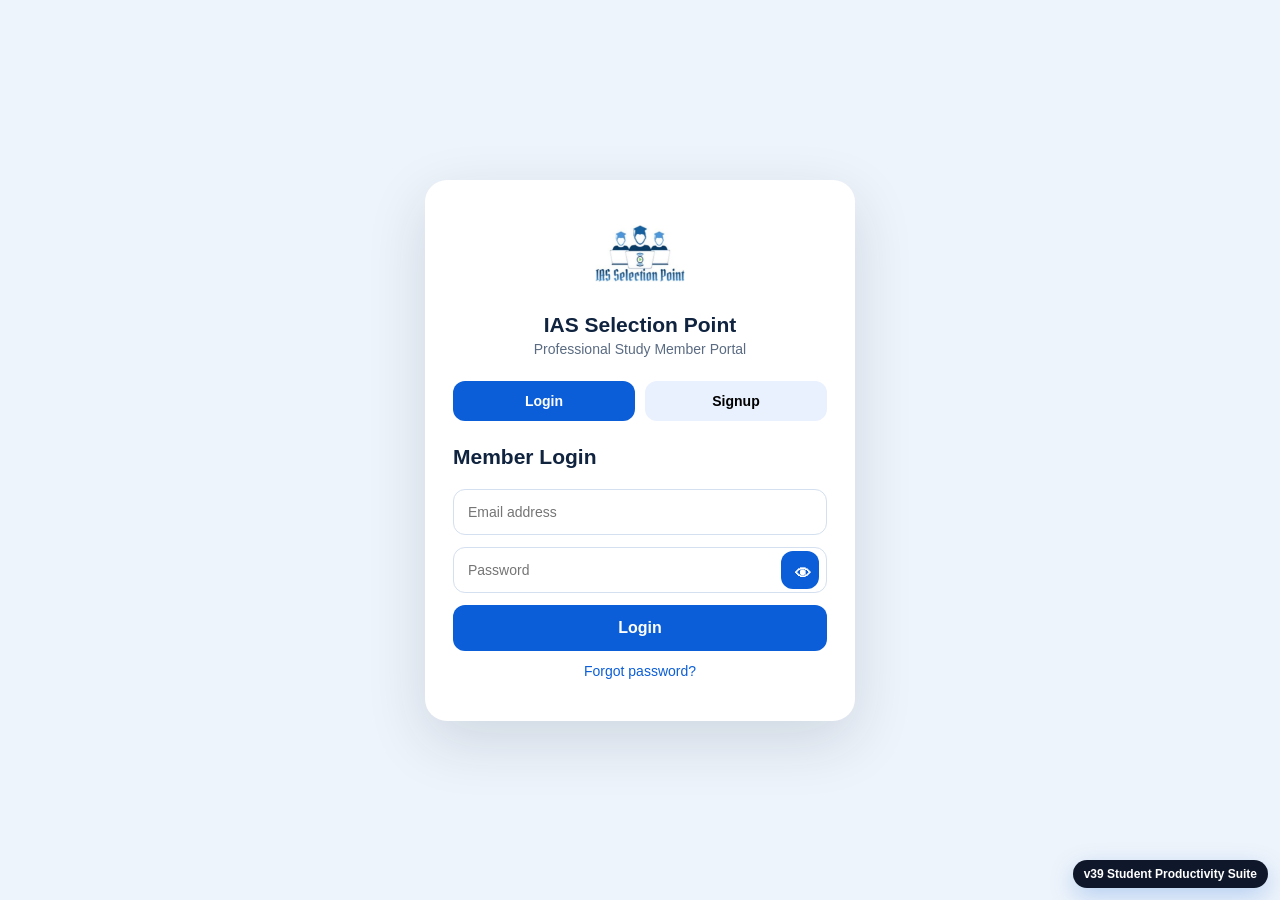
==== admin.html @ 6ed363fc "Add files via upload" ====
<!DOCTYPE html>

<html lang="en">
<head>
<meta charset="utf-8"/>
<meta content="width=device-width, initial-scale=1.0" name="viewport"/>
<title>Admin | IAS Selection Point</title>
<link href="style.css?v=39" rel="stylesheet"/>
<link href="manifest.webmanifest" rel="manifest"/>
<meta content="#0B2A55" name="theme-color"/>
<meta content="yes" name="mobile-web-app-capable"/>
<meta content="yes" name="apple-mobile-web-app-capable"/>
<meta content="default" name="apple-mobile-web-app-status-bar-style"/>
<link href="logo.jpg" rel="apple-touch-icon"/>
</head>
<body onload="loadAdmin()">
<div class="version-badge">v39 Student Productivity Suite</div>
<div class="loader-overlay" id="loaderOverlay">
<div class="loader-box">
<div class="spinner"></div>
<h3 id="loaderTitle">Loading...</h3>
<p id="loaderText">Please wait</p>
</div>
</div>
<div class="footer-page-modal" id="footerPageModal">
<div class="footer-page-card">
<div class="footer-page-header">
<button onclick="closeFooterPage()">← Back</button>
<h3 id="footerPageTitle">Page</h3>
</div>
<div class="footer-page-content" id="footerPageContent"></div>
</div>
</div>
<button aria-label="Open menu" class="mobile-menu-button" id="mobileMenuButton" type="button">☰</button>
<div class="mobile-sidebar-backdrop" id="mobileSidebarBackdrop"></div>
<div class="portal-shell">
<aside class="sidebar-pro">
<div class="side-brand full-logo-brand">
<img alt="IAS Selection Point Logo" src="logo.jpg"/>
<p class="brand-slogan">Let's make your imagination true.</p>
</div>
<nav class="side-nav">
<button class="v311-exam-nav-btn" onclick="openAdminSection('adminExamManager', this)">📝 Exam Management</button>
<button class="active" onclick="openAdminSection('adminOverview', this)">🏠 Overview</button>
<button onclick="openAdminSection('adminUsers', this)">👥 User Control</button>
<button onclick="openAdminSection('adminProTools', this)">🛠️ Admin Pro Tools</button>
<button onclick="openAdminSection('adminCommunicationHub', this)">📣 Communication Hub</button>
<button onclick="openAdminSection('adminTickets', this)">🎫 Support Tickets</button>
<button onclick="openAdminSection('adminSheetCenter', this)">📊 Sheet Center</button>
<button onclick="openAdminSection('adminPerformance', this)">🏆 Student Performance</button>
<button onclick="openAdminSection('adminAchievements', this)">🎖 Achievement Center</button>
<button onclick="openAdminSection('adminLogs', this)">📜 Admin Logs</button>
<button onclick="openAdminSection('adminNotice', this)">🔔 Notice</button>
<button onclick="openAdminSection('adminNotify', this)">📢 Portal Notification</button>
<button onclick="openAdminSection('adminEmailCenter', this)">📧 Email Center</button>
<button onclick="location.href='dashboard.html'">👤 Member View</button>
<button id="v38VersionManagerNav" onclick="openAdminSection('versionManagerModule', this)">🚀 Version Manager</button></nav>
<button class="side-logout" onclick="logout()">Logout</button>
</aside>
<main class="portal-main">
<header class="portal-header">
<div>
<h1>Admin Dashboard</h1>
<p>Manage users, access, announcements and portal controls</p>
</div>
<div class="admin-chip">Admin: <b id="adminEmail">Loading...</b></div>
</header>
<section class="admin-section active" id="adminOverview">
<div class="stats-grid-pro">
<div class="stat-card blue"><span>👥</span><h3 id="totalUsers">0</h3><p>Total Users</p></div>
<div class="stat-card green"><span>✅</span><h3 id="activeUsers">0</h3><p>Active Users</p></div>
<div class="stat-card orange"><span>⛔</span><h3 id="blockedUsers">0</h3><p>Blocked Users</p></div>
<div class="stat-card purple"><span>🛡️</span><h3 id="adminCount">1</h3><p>Admins</p></div>
<div class="stat-card blue"><span>🆕</span><h3 id="newUsersToday">0</h3><p>New Today</p></div>
<div class="stat-card green"><span>🔐</span><h3 id="loginsToday">0</h3><p>Logins Today</p></div>
<div class="stat-card orange"><span>📧</span><h3 id="emailsSentCount">0</h3><p>Emails Sent</p></div>
<div class="stat-card purple"><span>🎫</span><h3 id="openTicketsCount">0</h3><p>Open Tickets</p></div>
</div>
<div class="two-col">
<div class="pro-panel">
<h3>⚡ Quick Actions</h3>
<div class="quick-actions">
<button onclick="openAdminSection('adminUsers')">Manage Users</button>
<button onclick="downloadUsersCSV()">Download Users CSV</button>
<button onclick="loadAdmin()">Refresh Data</button>
<button onclick="location.href='https://iasselectionpoint.blogspot.com/'">Open Website</button>
</div>
</div>
<div class="pro-panel">
<h3>🆕 Recent Members</h3>
<div id="recentUsers">Loading...</div>
</div>
</div>
</section>
<section class="admin-section" id="adminProTools">
<div class="stats-grid-pro">
<div class="stat-card blue"><span>💬</span><h3>WhatsApp</h3><p>One-click messages</p></div>
<div class="stat-card green"><span>📧</span><h3>Email</h3><p>Single / Bulk users</p></div>
<div class="stat-card purple"><span>🔔</span><h3>Notify</h3><p>Dashboard alerts</p></div>
<div class="stat-card orange"><span>📊</span><h3>Reports</h3><p>CSV export ready</p></div>
</div>
<div class="two-col compact-two">
<div class="pro-panel">
<h3>💬 WhatsApp Quick Templates</h3>
<p class="muted">Free method: click button, WhatsApp opens with ready message. Admin presses Send.</p>
<select id="waTemplate">
<option value="welcome">Welcome Message</option>
<option value="active">Account Activated</option>
<option value="blocked">Account Blocked</option>
<option value="study">New Study Material</option>
<option value="goal">Daily Goal Reminder</option>
</select>
<textarea id="waCustomMessage" placeholder="Optional custom message..."></textarea>
<p class="small-msg">Use WhatsApp buttons in User Control table.</p>
</div>
<div class="pro-panel">
<h3>📧 Single User Message</h3>
<input id="singleMsgEmail" placeholder="User email"/>
<input id="singleMsgSubject" placeholder="Subject / title"/>
<textarea id="singleMsgBody" placeholder="Message body..."></textarea>
<button class="primary-btn" onclick="sendSingleUserMessage()">Send Email + Dashboard Notification</button>
<p class="small-msg" id="singleMsgStatus"></p>
</div>
</div>
</section>
<section class="admin-section" id="adminCommunicationHub">
<div class="pro-panel">
<h3>📣 Communication Hub</h3>
<p class="muted">Send email and dashboard notifications to one user, selected users, or all active users.</p>
<div class="communication-grid">
<div>
<label>Audience</label>
<select id="commAudience" onchange="toggleCommunicationAudience()">
<option value="all">All Active Users</option>
<option value="single">Single User</option>
<option value="selected">Selected Users</option>
</select>
</div>
<div id="commSingleEmailWrap" style="display:none;">
<label>User Email</label>
<input id="commSingleEmail" placeholder="user@example.com"/>
</div>
</div>
<input id="commSubject" placeholder="Subject / notification title"/>
<textarea id="commMessage" placeholder="Write your professional message..."></textarea>
<div class="communication-options">
<label><input checked="" id="commEmail" type="checkbox"/> Send Email</label>
<label><input checked="" id="commDashboard" type="checkbox"/> Dashboard Notification</label>
</div>
<button class="primary-btn" onclick="sendCommunicationHub()">Send Communication</button>
<p class="small-msg" id="commStatus"></p>
</div>
</section>
<section class="admin-section" id="adminTickets">
<div class="pro-panel">
<div class="panel-head">
<div>
<h3>🎫 Support Tickets</h3>
<p class="muted">Review, reply and resolve member support requests.</p>
</div>
<select id="ticketStatusFilter" onchange="renderAdminTickets()">
<option value="">All Tickets</option>
<option value="Open">Open</option>
<option value="Pending">Pending</option>
<option value="Resolved">Resolved</option>
</select>
</div>
<div class="ticket-list" id="adminTicketsList"><p class="muted">Loading tickets...</p></div>
</div>
</section>
<section class="admin-section" id="adminSheetCenter">
<div class="pro-panel">
<h3>📊 Google Sheet Center</h3>
<p class="muted">Manage and professionally format your IAS Selection Point database sheets.</p>
<div class="sheet-center-grid">
<div class="sheet-center-card">
<span>🎨</span>
<h4>Professional Formatting</h4>
<p>Headers, filters, frozen rows, widths, colors and date formats.</p>
<button onclick="formatGoogleSheets()">Format All Sheets</button>
</div>
<div class="sheet-center-card">
<span>📈</span>
<h4>Dashboard Summary</h4>
<p>Create or refresh a visual database summary sheet.</p>
<button onclick="refreshSheetDashboard()">Refresh Dashboard</button>
</div>
<div class="sheet-center-card">
<span>🧹</span>
<h4>Maintenance</h4>
<p>Remove empty rows and refresh filters safely.</p>
<button onclick="runSheetMaintenance()">Run Maintenance</button>
</div>
<div class="sheet-center-card">
<span>🔗</span>
<h4>Open Google Sheet</h4>
<p>Open the connected database in a new tab.</p>
<button onclick="window.open('https://docs.google.com/spreadsheets/d/1GfAvSSfCV2vAuTbe4_Yodjn8Y60SMTNhtog8PTpQvNs/edit','_blank')">Open Sheet</button>
</div>
</div>
<p class="small-msg" id="sheetCenterMsg"></p>
</div>
</section>
<section class="admin-section" id="adminPerformance">
<div class="pro-panel">
<div class="panel-head">
<div>
<h3>🏆 Student Performance Overview</h3>
<p class="muted">Monitor consistency, reading activity and top learners.</p>
</div>
<button class="mini-btn" onclick="loadAdminPerformance()">Refresh</button>
</div>
<div class="stats-grid-pro">
<div class="stat-card blue"><span>📖</span><h3 id="adminTotalReads">0</h3><p>Total Reads</p></div>
<div class="stat-card green"><span>🔥</span><h3 id="adminActiveStreaks">0</h3><p>Active Streaks</p></div>
<div class="stat-card purple"><span>🏅</span><h3 id="adminBadgesAwarded">0</h3><p>Badges Awarded</p></div>
<div class="stat-card orange"><span>👑</span><h3 id="adminTopScore">0</h3><p>Top Learner Score</p></div>
</div>
<div class="leaderboard-wrap">
<h3>🥇 Top Active Learners</h3>
<div class="leaderboard-list" id="adminLeaderboard"><p class="muted">Loading performance...</p></div>
</div>
</div>
</section>
<section class="admin-section" id="adminExamManager">
<div class="v311-exam-guide">
<div><b>Step 1</b><span>Create Test</span></div>
<div><b>Step 2</b><span>Add Questions</span></div>
<div><b>Step 3</b><span>Publish Test</span></div>
<div><b>Step 4</b><span>Member Attempts Test</span></div>
</div>
<div class="v311-exam-toolbar">
<div>
<h2>📝 Exam Management</h2>
<p>Create and publish mock tests for portal members.</p>
</div>
<div>
<button class="secondary-btn" onclick="createV311DemoTest()" type="button">⚡ Create Demo Test</button>
<button class="primary-btn" onclick="loadV31AdminTests()" type="button">Refresh</button>
</div>
</div>
<div class="two-col compact-two">
<div class="pro-panel">
<h3>1️⃣ Create Mock Test</h3>
<label>Test Title</label>
<input id="v31AdminTestTitle" placeholder="Example: Current Affairs Practice Test 1"/>
<label>Category / Subject</label>
<input id="v31AdminTestCategory" placeholder="Current Affairs / UPSC / Political Science"/>
<div class="form-grid">
<div><label>Duration (minutes)</label><input id="v31AdminTestDuration" min="1" type="number" value="10"/></div>
<div><label>Marks per correct</label><input id="v31AdminPositiveMarks" step="0.25" type="number" value="1"/></div>
<div><label>Negative marks</label><input id="v31AdminNegativeMarks" step="0.25" type="number" value="0.25"/></div>
<div><label>Passing marks</label><input id="v31AdminPassingMarks" step="0.25" type="number" value="5"/></div>
</div>
<label>Description</label>
<textarea id="v31AdminTestDescription" placeholder="Short test instructions or description"></textarea>
<button class="primary-btn" id="v312CreateTestBtn" onclick="createV312AdminTest()">Create Test</button>
<p class="small-msg" id="v31AdminTestMsg"></p>
</div>
<div class="pro-panel">
<h3>2️⃣ Add Question</h3>
<label>Select Test</label>
<select id="v31AdminQuestionTest"></select>
<label>Question</label>
<textarea id="v31AdminQuestionText" placeholder="Enter the complete question"></textarea>
<input id="v31OptionA" placeholder="Option A"/>
<input id="v31OptionB" placeholder="Option B"/>
<input id="v31OptionC" placeholder="Option C"/>
<input id="v31OptionD" placeholder="Option D"/>
<label>Correct Answer</label>
<select id="v31CorrectOption">
<option value="A">Option A</option>
<option value="B">Option B</option>
<option value="C">Option C</option>
<option value="D">Option D</option>
</select>
<label>Explanation</label>
<textarea id="v31Explanation" placeholder="Explain why the answer is correct"></textarea>
<button class="primary-btn" id="v312AddQuestionBtn" onclick="addV312AdminQuestion()">Add Question</button>
<p class="small-msg" id="v31AdminQuestionMsg"></p>
<div class="v312-question-preview" id="v312QuestionPreview">
<b>Question Manager</b>
<span>Select a test and add questions. The form clears automatically after a successful save.</span>
</div>
</div>
</div>
<div class="pro-panel">
<div class="panel-head">
<div>
<h3>3️⃣ Existing Tests</h3>
<p class="muted">Add questions first, then publish the test.</p>
</div>
<button class="mini-btn" onclick="loadV31AdminTests()">Refresh</button>
</div>
<div class="v31-admin-tests-list" id="v31AdminTestsList">
<p class="muted">Loading tests...</p>
</div>
</div>
</section>
<section class="admin-section" id="adminAchievements">
<div class="pro-panel">
<div class="panel-head">
<div>
<h3>🎖 Achievement Center</h3>
<p class="muted">Review milestone emails and badge history.</p>
</div>
<button class="mini-btn" onclick="loadV317AdminAchievements()">Refresh</button>
</div>
<div class="v317-achievement-summary" id="v317AdminAchievementStats"></div>
<div class="v317-admin-achievement-list" id="v317AdminAchievementList"></div>
</div>
</section>
<section class="admin-section" id="adminUsers">
<div class="pro-panel">
<div class="panel-head">
<div>
<h3>👥 User Control</h3>
<p class="muted">Activate, block or delete member accounts.</p>
</div>
<div class="admin-filter-row">
<input id="userSearch" oninput="filterUsers()" placeholder="Search name, email or mobile..."/>
<select id="userStatusFilter" onchange="filterUsers()">
<option value="">All Statuses</option>
<option value="Active">Active</option>
<option value="Deactivated">Deactivated</option>
<option value="Blocked">Blocked</option>
<option value="Pending">Pending</option>
<option value="Deleted">Deleted</option>
</select>
</div>
</div>
<div class="bulk-toolbar">
<label><input id="selectAllUsers" onchange="toggleSelectAllUsers()" type="checkbox"/> Select All</label>
<span id="selectedUserCount">0 selected</span>
<button onclick="bulkUpdateUsers('Active')">Activate</button>
<button onclick="bulkUpdateUsers('Deactivated')">Deactivate</button>
<button onclick="bulkUpdateUsers('Blocked')">Block</button>
<button onclick="openSelectedCommunication()">Message Selected</button>
</div>
<div class="table-wrap">
<table class="pro-table">
<thead>
<tr>
<th>Select</th><th>Name</th><th>Email</th><th>Mobile</th><th>Role</th><th>Status</th><th>Last Login</th><th>Actions</th>
</tr>
</thead>
<tbody id="usersTable"></tbody>
</table>
</div>
</div>
</section>
<section class="admin-section" id="adminLogs">
<div class="pro-panel">
<h3>📜 Admin Logs</h3>
<div class="post-list" id="adminLogsList"><p class="muted">Recent admin actions will appear here after actions are performed.</p></div>
</div>
</section>
<section class="admin-section" id="adminEmailCenter">
<div class="pro-panel email-center-card">
<h3>📧 Admin Email Center</h3>
<p class="muted">Send a branded email to all active members.</p>
<input id="bulkEmailSubject" placeholder="Email subject"/>
<textarea id="bulkEmailBody" placeholder="Write message for members..."></textarea>
<button class="primary-btn" onclick="sendBulkEmail()">Send to Active Members</button>
<p class="small-msg" id="bulkEmailMsg"></p>
<hr class="v318-email-divider"/>
<div class="panel-head">
<div>
<h3>📊 Email Delivery Report</h3>
<p class="muted">Welcome, admin alerts, achievements, OTP and system emails.</p>
</div>
<button class="mini-btn" onclick="loadV318EmailReport()">Refresh</button>
</div>
<div class="v318-email-stats" id="v318EmailDeliveryStats"></div>
<div class="v32-email-health-card" id="v32EmailHealthCard"><div><span>📬</span><div><h4>Email System Health</h4><p>Check MailApp authorization, quota and recent failures.</p></div></div><button onclick="runV32EmailHealthCheck()" type="button">Run Check</button><button id="v36SendTestEmail" onclick="sendV36TestEmail()" type="button">Send Test Email</button></div><div class="v32-email-health-result" id="v32EmailHealthResult"></div><div class="v318-email-list" id="v318EmailDeliveryList">
<p class="muted">Open Email Center to load delivery history.</p>
</div>
</div>
</section>
<section class="admin-section" id="adminNotify">
<div class="pro-panel">
<h3>📢 Portal Notification</h3>
<p class="muted">Send a notification to all users or a single user. Email and dashboard notification both will be sent.</p>
<select id="notifyTarget" onchange="toggleNotifyEmailBox()">
<option value="all">All Active Users</option>
<option value="single">Single User</option>
</select>
<input id="notifyEmail" placeholder="User email for single notification" style="display:none;"/>
<input id="notifyTitle" placeholder="Notification title"/>
<textarea id="notifyBody" placeholder="Notification message..."></textarea>
<button class="primary-btn" onclick="sendPortalNotification()">Send Notification</button>
<p class="small-msg" id="notifyMsg"></p>
</div>
</section>
<section class="admin-section" id="adminNotice">
<div class="pro-panel">
<h3>🔔 Notice / Announcement</h3>
<input id="noticeTitle" placeholder="Notice title"/>
<textarea id="noticeBody" placeholder="Write announcement for members..."></textarea>
<button class="primary-btn" onclick="saveLocalNotice()">Save Notice</button>
<p class="small-msg" id="noticeMsg"></p>
<div class="notice-preview" id="noticePreview"></div>
</div>
</section>
<footer class="portal-footer">
<div class="footer-brand">
<img alt="IAS Selection Point" src="logo.jpg"/>
<div>
<b>IAS Selection Point</b>
<span>Let's make your imagination true.</span>
</div>
</div>
<div class="footer-links footer-pipe-links">
<button onclick="openFooterPage('about')">About Us</button>
<span>|</span>
<button onclick="openFooterPage('contact')">Contact Us</button>
<span>|</span>
<button onclick="openFooterPage('cookies')">Cookies Policy</button>
<span>|</span>
<button onclick="openFooterPage('privacy')">Privacy Policy</button>
<span>|</span>
<button onclick="openFooterPage('terms')">Terms &amp; Conditions</button>
<span>|</span>
<button onclick="openFooterPage('disclaimer')">Disclaimer</button>
</div>
<div class="footer-copy">© <span id="copyrightYear"></span> IAS Selection Point. All Rights Reserved.</div>
</footer>
<section class="admin-section" id="versionManagerModule">
<div class="pro-panel v38-version-panel">
<div class="panel-head">
<div>
<h3>Version Manager</h3>
<p class="muted">Publish release notes and notify all registered members automatically.</p>
</div>
<button class="mini-btn" onclick="loadV38VersionHistory()">Refresh</button>
</div>
<div class="v38-version-form">
<input id="v38VersionNumber" placeholder="Version number (example: v38.0)"/>
<input id="v38ReleaseTitle" placeholder="Release title"/>
<input id="v38ReleaseDate" type="date"/>
<textarea id="v38WhatsNew" placeholder="What's new — one item per line"></textarea>
<textarea id="v38Improvements" placeholder="Improvements — one item per line"></textarea>
<textarea id="v38BugFixes" placeholder="Bug fixes — one item per line"></textarea>
<label class="v38-check"><input id="v38CriticalUpdate" type="checkbox"/> Mark as critical update</label>
<label class="v38-check"><input checked="" id="v38SendEmails" type="checkbox"/> Send email to all users</label>
</div>
<div class="v38-version-actions">
<button class="primary-btn" onclick="publishV38Version()">Publish Version</button>
<button class="secondary-btn" onclick="previewV38Release()">Preview</button>
</div>
<p class="small-msg" id="v38VersionMsg"></p>
<div class="v38-version-preview" hidden="" id="v38VersionPreview"></div>
<hr/>
<div class="panel-head">
<div>
<h3>Version History</h3>
<p class="muted">Published versions and email delivery summary.</p>
</div>
</div>
<div class="v38-version-history" id="v38AdminVersionHistory">
<p class="muted">No version history loaded.</p>
</div>
</div>
</section></main>
</div>
<script src="config.js?v=39"></script>
<script src="app.js?v=39"></script>
</body>
</html>
---- style.css ----
*{box-sizing:border-box}body{margin:0;font-family:Arial,Helvetica,sans-serif;background:linear-gradient(135deg,#eef6ff,#ffffff);color:#10233f}.auth-page{min-height:100vh;display:flex;align-items:center;justify-content:center;padding:20px}.auth-card{width:100%;max-width:430px;background:white;border-radius:22px;padding:28px;box-shadow:0 20px 60px rgba(16,35,63,.14)}.brand{text-align:center}.logo{width:92px;height:92px;object-fit:contain;border-radius:18px}.brand h1{margin:10px 0 4px}.brand p{margin:0;color:#5a6b82}.tabs{display:flex;gap:10px;margin:24px 0}.tab{flex:1;border:0;border-radius:12px;padding:12px;background:#e9f1ff;cursor:pointer;font-weight:700}.tab.active,.form button,.topbar button{background:#0b5ed7;color:white}.form{display:none;gap:12px;flex-direction:column}.form.active{display:flex}.form h2{margin:0 0 8px}input{width:100%;padding:14px;border:1px solid #d4dfef;border-radius:12px;font-size:15px}.form button{border:0;border-radius:12px;padding:14px;font-size:16px;font-weight:700;cursor:pointer}.form a{color:#0b5ed7;text-decoration:none;text-align:center}.msg{text-align:center;font-weight:700}.topbar{display:flex;align-items:center;gap:14px;background:white;padding:14px 18px;box-shadow:0 8px 25px rgba(16,35,63,.08)}.top-logo{width:55px;height:55px;object-fit:contain;border-radius:12px}.topbar h1{font-size:20px;margin:0}.topbar p{margin:2px 0 0;color:#5a6b82}.topbar button{margin-left:auto;border:0;border-radius:10px;padding:10px 14px;cursor:pointer}.dashboard{padding:20px;max-width:1000px;margin:auto}.panel,.tile{background:white;border-radius:18px;padding:20px;box-shadow:0 10px 28px rgba(16,35,63,.09);margin-bottom:18px}.grid{display:grid;grid-template-columns:repeat(auto-fit,minmax(180px,1fr));gap:16px}.tile{font-weight:700;text-align:center}.user-row{padding:12px;border-bottom:1px solid #edf2f7}@media(max-width:520px){.auth-card{padding:22px}.topbar{align-items:flex-start}.topbar h1{font-size:17px}}
/* ===== v5 Visible Loading Update ===== */
.version-badge{
  position:fixed;
  right:12px;
  bottom:12px;
  z-index:9998;
  background:#0b5ed7;
  color:#fff;
  padding:7px 11px;
  border-radius:999px;
  font-size:12px;
  font-weight:800;
  box-shadow:0 8px 25px rgba(11,94,215,.25);
}
.loader-overlay{
  position:fixed;
  inset:0;
  background:rgba(238,246,255,.86);
  backdrop-filter:blur(8px);
  display:none;
  align-items:center;
  justify-content:center;
  z-index:9999;
  padding:20px;
}
.loader-overlay.active{display:flex}
.loader-box{
  width:100%;
  max-width:310px;
  background:#fff;
  border-radius:22px;
  padding:30px 22px;
  text-align:center;
  box-shadow:0 20px 70px rgba(16,35,63,.20);
  animation:loaderPop .25s ease;
}
.spinner{
  width:56px;
  height:56px;
  border:5px solid #e5efff;
  border-top-color:#0b5ed7;
  border-radius:50%;
  margin:0 auto 16px;
  animation:spin .85s linear infinite;
}
.loader-box h3{margin:0 0 6px;color:#10233f}
.loader-box p{margin:0;color:#5a6b82;font-size:14px}
button.loading{
  opacity:.75;
  pointer-events:none;
}
button.loading::after{
  content:"";
  display:inline-block;
  width:14px;
  height:14px;
  margin-left:8px;
  border:2px solid rgba(255,255,255,.55);
  border-top-color:#fff;
  border-radius:50%;
  vertical-align:-2px;
  animation:spin .8s linear infinite;
}
@keyframes spin{to{transform:rotate(360deg)}}
@keyframes loaderPop{from{transform:scale(.94);opacity:0}to{transform:scale(1);opacity:1}}
/* ===== v6 Dashboard Functions ===== */
.hero-panel{
  background:linear-gradient(135deg,#ffffff,#eef6ff);
  border:1px solid #e4efff;
}
.dash-menu{
  display:flex;
  gap:10px;
  overflow-x:auto;
  padding:6px 0 16px;
}
.dash-btn{
  border:0;
  background:#e9f1ff;
  color:#10233f;
  padding:11px 14px;
  border-radius:12px;
  font-weight:800;
  white-space:nowrap;
  cursor:pointer;
}
.dash-btn.active,.primary-btn{
  background:#0b5ed7;
  color:#fff;
}
.dash-section{display:none}
.dash-section.active{display:block}
.tile small{
  display:block;
  margin-top:6px;
  color:#5a6b82;
  font-weight:500;
}
.link-grid{
  display:grid;
  grid-template-columns:repeat(auto-fit,minmax(180px,1fr));
  gap:12px;
}
.link-grid a{
  display:block;
  padding:13px;
  border-radius:12px;
  background:#eef6ff;
  color:#0b5ed7;
  text-decoration:none;
  font-weight:800;
}
.form-grid{
  display:grid;
  grid-template-columns:repeat(auto-fit,minmax(200px,1fr));
  gap:12px;
}
textarea{
  width:100%;
  min-height:130px;
  padding:14px;
  margin-top:12px;
  border:1px solid #d4dfef;
  border-radius:12px;
  font-size:15px;
  font-family:Arial,Helvetica,sans-serif;
  resize:vertical;
}
.primary-btn{
  border:0;
  padding:13px 18px;
  border-radius:12px;
  font-weight:800;
  margin-top:12px;
  cursor:pointer;
}
.small-msg{
  font-weight:800;
  min-height:22px;
}
.list-box{
  margin-top:16px;
}
.note-card,.bookmark-card{
  background:#f8fbff;
  border:1px solid #e3eefc;
  border-radius:14px;
  padding:14px;
  margin-bottom:10px;
}
.note-card h4,.bookmark-card h4{
  margin:0 0 6px;
}
.note-card p,.bookmark-card p{
  margin:0 0 10px;
  color:#4d5f76;
}
.mini-btn{
  border:0;
  padding:8px 10px;
  border-radius:9px;
  background:#dbeafe;
  color:#0b5ed7;
  font-weight:800;
  cursor:pointer;
}
.danger-btn{
  background:#ffe5e5;
  color:#b00020;
}
.version-badge{
  background:#0b5ed7!important;
}
/* ===== v7 Professional Portal UI ===== */
body{
  background:#eef4fb;
}
.portal-shell{
  min-height:100vh;
  display:flex;
}
.sidebar-pro{
  width:270px;
  background:linear-gradient(180deg,#092a55,#0b5ed7);
  color:#fff;
  padding:20px;
  display:flex;
  flex-direction:column;
  gap:22px;
  position:sticky;
  top:0;
  height:100vh;
}
.side-brand{
  display:flex;
  align-items:center;
  gap:12px;
}
.side-brand img{
  width:54px;
  height:54px;
  border-radius:14px;
  object-fit:contain;
  background:#fff;
  padding:4px;
}
.side-brand h2{
  margin:0;
  font-size:18px;
}
.side-brand p{
  margin:2px 0 0;
  opacity:.8;
  font-size:13px;
}
.side-nav{
  display:flex;
  flex-direction:column;
  gap:10px;
}
.side-nav button{
  border:0;
  background:rgba(255,255,255,.12);
  color:#fff;
  padding:13px 14px;
  border-radius:14px;
  font-weight:800;
  text-align:left;
  cursor:pointer;
}
.side-nav button.active,
.side-nav button:hover{
  background:#fff;
  color:#0b5ed7;
}
.side-logout{
  margin-top:auto;
  border:0;
  background:#ffeded;
  color:#b00020;
  padding:13px;
  border-radius:14px;
  font-weight:900;
  cursor:pointer;
}
.portal-main{
  flex:1;
  padding:26px;
  max-width:1200px;
}
.portal-header{
  display:flex;
  justify-content:space-between;
  align-items:center;
  gap:14px;
  background:#fff;
  border-radius:22px;
  padding:22px;
  box-shadow:0 14px 40px rgba(16,35,63,.08);
  margin-bottom:22px;
}
.portal-header h1{
  margin:0;
  color:#10233f;
}
.portal-header p{
  margin:5px 0 0;
  color:#5a6b82;
}
.admin-chip{
  background:#eef6ff;
  color:#0b5ed7;
  padding:11px 14px;
  border-radius:999px;
  font-weight:900;
}
.stats-grid-pro{
  display:grid;
  grid-template-columns:repeat(auto-fit,minmax(190px,1fr));
  gap:16px;
  margin-bottom:22px;
}
.stat-card{
  background:#fff;
  border-radius:22px;
  padding:22px;
  box-shadow:0 12px 34px rgba(16,35,63,.08);
  border:1px solid #edf3fb;
}
.stat-card span{
  font-size:28px;
}
.stat-card h3{
  margin:12px 0 4px;
  font-size:34px;
  color:#10233f;
}
.stat-card p{
  margin:0;
  color:#5a6b82;
  font-weight:800;
}
.stat-card.blue{border-left:6px solid #0b5ed7}
.stat-card.green{border-left:6px solid #159947}
.stat-card.purple{border-left:6px solid #6f42c1}
.stat-card.orange{border-left:6px solid #ff9800}
.two-col{
  display:grid;
  grid-template-columns:1fr 1fr;
  gap:18px;
}
.pro-panel{
  background:#fff;
  border-radius:22px;
  padding:22px;
  box-shadow:0 12px 34px rgba(16,35,63,.08);
  margin-bottom:18px;
}
.pro-panel h3{
  margin-top:0;
}
.quick-actions{
  display:grid;
  grid-template-columns:repeat(auto-fit,minmax(150px,1fr));
  gap:12px;
}
.quick-actions button{
  border:0;
  background:#eef6ff;
  color:#0b5ed7;
  padding:14px;
  border-radius:14px;
  font-weight:900;
  cursor:pointer;
}
.admin-section{display:none}
.admin-section.active{display:block}
.panel-head{
  display:flex;
  justify-content:space-between;
  gap:12px;
  align-items:center;
  margin-bottom:12px;
}
.panel-head input{
  max-width:340px;
}
.table-wrap{
  overflow:auto;
}
.pro-table{
  width:100%;
  border-collapse:collapse;
  min-width:600px;
}
.pro-table th,
.pro-table td{
  padding:13px;
  border-bottom:1px solid #edf2f7;
  text-align:left;
}
.pro-table th{
  background:#f8fbff;
  color:#10233f;
}
.status-pill{
  display:inline-block;
  padding:6px 10px;
  border-radius:999px;
  background:#e8fff0;
  color:#137333;
  font-weight:900;
  font-size:12px;
}
.role-pill{
  display:inline-block;
  padding:6px 10px;
  border-radius:999px;
  background:#eef6ff;
  color:#0b5ed7;
  font-weight:900;
  font-size:12px;
}
.muted{
  color:#5a6b82;
}
.notice-preview{
  margin-top:14px;
  padding:14px;
  background:#f8fbff;
  border-radius:14px;
  border:1px solid #e3eefc;
}
.version-badge{
  background:#111827!important;
}
@media(max-width:850px){
  .portal-shell{display:block}
  .sidebar-pro{
    width:100%;
    height:auto;
    position:static;
    border-radius:0 0 24px 24px;
  }
  .side-nav{
    display:grid;
    grid-template-columns:repeat(2,1fr);
  }
  .portal-main{padding:16px}
  .portal-header{
    display:block;
  }
  .admin-chip{
    display:inline-block;
    margin-top:12px;
  }
  .two-col{grid-template-columns:1fr}
}
/* ===== v8 All Categories Dashboard ===== */
.category-panel{
  grid-column:1 / -1;
}
.cat-heading{
  margin:20px 0 12px;
  color:#10233f;
  font-size:16px;
}
.category-grid{
  display:grid;
  grid-template-columns:repeat(auto-fit,minmax(210px,1fr));
  gap:12px;
}
.category-grid a{
  display:flex;
  align-items:flex-start;
  gap:12px;
  padding:15px;
  border-radius:16px;
  background:linear-gradient(135deg,#f8fbff,#eef6ff);
  border:1px solid #e2eefc;
  text-decoration:none;
  color:#10233f;
  box-shadow:0 8px 20px rgba(16,35,63,.05);
  transition:.2s ease;
}
.category-grid a:hover{
  transform:translateY(-2px);
  box-shadow:0 12px 28px rgba(16,35,63,.10);
  border-color:#0b5ed7;
}
.category-grid span{
  font-size:24px;
  line-height:1;
}
.category-grid b{
  display:block;
  font-size:14px;
  margin-bottom:4px;
}
.category-grid small{
  display:block;
  color:#5a6b82;
  font-size:12px;
}
@media(max-width:850px){
  .category-grid{
    grid-template-columns:1fr;
  }
}
/* ===== v9 Private Category Reader ===== */
.private-cat-grid{
  display:grid;
  grid-template-columns:repeat(auto-fit,minmax(220px,1fr));
  gap:14px;
}
.private-cat-card{
  border:1px solid #e2eefc;
  background:linear-gradient(135deg,#ffffff,#eef6ff);
  border-radius:18px;
  padding:17px;
  cursor:pointer;
  box-shadow:0 9px 24px rgba(16,35,63,.06);
  transition:.2s ease;
}
.private-cat-card:hover{
  transform:translateY(-2px);
  border-color:#0b5ed7;
  box-shadow:0 13px 30px rgba(16,35,63,.11);
}
.private-cat-card span{
  font-size:25px;
}
.private-cat-card b{
  display:block;
  margin-top:10px;
  color:#10233f;
}
.private-cat-card small{
  display:block;
  margin-top:5px;
  color:#5a6b82;
}
.post-panel{
  min-height:240px;
}
.post-list{
  display:grid;
  gap:12px;
}
.post-item{
  border:1px solid #e2eefc;
  background:#fff;
  border-radius:16px;
  padding:16px;
  cursor:pointer;
  box-shadow:0 8px 22px rgba(16,35,63,.05);
}
.post-item:hover{
  border-color:#0b5ed7;
}
.post-item h4{
  margin:0 0 8px;
  color:#10233f;
}
.post-item p{
  margin:0;
  color:#5a6b82;
}
.post-meta{
  display:block;
  margin-top:9px;
  color:#0b5ed7;
  font-weight:800;
  font-size:12px;
}
.reader-modal{
  position:fixed;
  inset:0;
  background:#f8fbff;
  z-index:10000;
  display:none;
  flex-direction:column;
}
.reader-modal.active{
  display:flex;
}
.reader-top{
  display:flex;
  align-items:center;
  gap:12px;
  background:#fff;
  border-bottom:1px solid #e2eefc;
  padding:12px 16px;
  box-shadow:0 8px 24px rgba(16,35,63,.08);
}
.reader-top h3{
  flex:1;
  margin:0;
  font-size:17px;
  white-space:nowrap;
  overflow:hidden;
  text-overflow:ellipsis;
}
.reader-top button{
  border:0;
  background:#0b5ed7;
  color:#fff;
  padding:10px 12px;
  border-radius:11px;
  font-weight:900;
  cursor:pointer;
}
.reader-body{
  max-width:900px;
  width:100%;
  margin:0 auto;
  padding:24px;
  overflow:auto;
  line-height:1.75;
  color:#10233f;
  background:#fff;
  flex:1;
}
.reader-body img{
  max-width:100%;
  height:auto;
  border-radius:12px;
}
.reader-body a{
  color:#0b5ed7;
}
.reader-body h1,.reader-body h2,.reader-body h3{
  color:#10233f;
}
@media(max-width:850px){
  .private-cat-grid{
    grid-template-columns:1fr;
  }
  .reader-body{
    padding:16px;
  }
  .reader-top h3{
    font-size:14px;
  }
  .reader-top button{
    padding:9px 10px;
    font-size:12px;
  }
}
/* ===== v10 Professional Learning Portal ===== */
.learning-header{background:linear-gradient(135deg,#ffffff,#eef6ff)}
.module-card{cursor:pointer;transition:.2s ease}
.module-card:hover{transform:translateY(-3px);box-shadow:0 18px 45px rgba(16,35,63,.12)}
.continue-box{padding:16px;border-radius:16px;background:#f8fbff;border:1px solid #e2eefc;color:#5a6b82}
.reader-controls{display:flex;gap:8px;flex-wrap:wrap}
.reading-progress{height:4px;background:#e5efff}
.reading-progress span{display:block;width:0%;height:100%;background:#0b5ed7;transition:.15s linear}
.reader-body{font-size:18px}
.reader-modal.dark-reader{background:#0f172a}
.reader-modal.dark-reader .reader-top{background:#111827;color:#fff;border-color:#243247}
.reader-modal.dark-reader .reader-body{background:#0f172a;color:#e5e7eb}
.reader-modal.dark-reader .reader-body h1,.reader-modal.dark-reader .reader-body h2,.reader-modal.dark-reader .reader-body h3{color:#fff}
.reader-modal.dark-reader .muted{color:#cbd5e1}
.post-item .module-tag{display:inline-block;margin-bottom:8px;padding:5px 9px;border-radius:999px;background:#eef6ff;color:#0b5ed7;font-size:12px;font-weight:900}
.version-badge{background:#0f172a!important}
.private-cat-grid{display:grid;grid-template-columns:repeat(auto-fit,minmax(220px,1fr));gap:14px}
.private-cat-card{border:1px solid #e2eefc;background:linear-gradient(135deg,#fff,#eef6ff);border-radius:18px;padding:17px;cursor:pointer;box-shadow:0 9px 24px rgba(16,35,63,.06);transition:.2s ease}
.private-cat-card:hover{transform:translateY(-2px);border-color:#0b5ed7;box-shadow:0 13px 30px rgba(16,35,63,.11)}
.private-cat-card span{font-size:25px}.private-cat-card b{display:block;margin-top:10px;color:#10233f}.private-cat-card small{display:block;margin-top:5px;color:#5a6b82}
@media(max-width:850px){.reader-controls button:nth-child(4){display:none}.private-cat-grid{grid-template-columns:1fr}}
/* ===== v11 Feed Fix ===== */
.feed-debug{
  margin-top:12px;
  padding:12px;
  border-radius:12px;
  background:#fff8e1;
  color:#795548;
  border:1px solid #ffe0a3;
  font-size:13px;
}
.feed-debug b{
  color:#10233f;
}
/* ===== v12 Learning Experience Upgrade ===== */
.side-brand h2{
  font-size:16px;
  line-height:1.15;
}
.header-actions{
  display:flex;
  align-items:center;
  gap:12px;
  flex-wrap:wrap;
}
.header-actions input{
  min-width:260px;
  max-width:360px;
  background:#fff;
}
.search-results-panel{
  border:2px solid #d9eaff;
}
.reader-actionbar{
  display:flex;
  gap:10px;
  flex-wrap:wrap;
  max-width:900px;
  width:100%;
  margin:0 auto;
  padding:12px 24px;
  background:#fff;
  border-bottom:1px solid #e2eefc;
}
.reader-actionbar button{
  border:0;
  background:#eef6ff;
  color:#0b5ed7;
  padding:10px 12px;
  border-radius:11px;
  font-weight:900;
  cursor:pointer;
}
.dark-reader .reader-actionbar{
  background:#111827;
  border-color:#243247;
}
.dark-reader .reader-actionbar button{
  background:#1f2937;
  color:#fff;
}
.article-actions{
  display:flex;
  gap:8px;
  flex-wrap:wrap;
  margin-top:12px;
}
.article-actions button{
  border:0;
  background:#eef6ff;
  color:#0b5ed7;
  padding:8px 10px;
  border-radius:10px;
  font-weight:800;
  cursor:pointer;
}
.latest-badge{
  display:inline-block;
  padding:5px 8px;
  border-radius:999px;
  background:#fff3cd;
  color:#805b00;
  font-size:12px;
  font-weight:900;
  margin-bottom:8px;
}
.toast{
  position:fixed;
  left:50%;
  bottom:26px;
  transform:translateX(-50%);
  background:#10233f;
  color:#fff;
  padding:12px 16px;
  border-radius:999px;
  z-index:20000;
  box-shadow:0 12px 30px rgba(16,35,63,.2);
  display:none;
  font-weight:800;
}
.toast.active{display:block}
@media(max-width:850px){
  .header-actions{
    width:100%;
    margin-top:12px;
  }
  .header-actions input{
    min-width:100%;
  }
  .reader-actionbar{
    padding:10px 14px;
  }
}
/* ===== v13 Module Structure + Speed Upgrade ===== */
.three-col{
  display:grid;
  grid-template-columns:repeat(3,1fr);
  gap:18px;
}
.module-subtitle{
  margin:22px 0 12px;
  color:#10233f;
  padding-left:10px;
  border-left:4px solid #0b5ed7;
}
.knowledge-card{border-top:5px solid #0b5ed7}
.upsc-card{border-top:5px solid #159947}
.ugc-card{border-top:5px solid #6f42c1}
.skeleton-card{
  height:82px;
  border-radius:16px;
  background:linear-gradient(90deg,#eef3fa,#ffffff,#eef3fa);
  background-size:200% 100%;
  animation:skeletonMove 1.1s infinite;
  border:1px solid #e2eefc;
}
@keyframes skeletonMove{
  0%{background-position:200% 0}
  100%{background-position:-200% 0}
}
.cache-note{
  display:inline-block;
  margin-top:8px;
  color:#137333;
  font-size:12px;
  font-weight:800;
}
@media(max-width:1000px){
  .three-col{grid-template-columns:1fr}
}
/* ===== v14 Admin + Enterprise UI Upgrade ===== */
.big-brand img{
  width:86px!important;
  height:86px!important;
  border-radius:22px!important;
}
.big-brand h2{
  font-size:18px!important;
  line-height:1.15!important;
}
.sidebar-pro{
  width:300px;
}
.action-btns{display:flex;gap:8px;flex-wrap:wrap}
.action-btn{border:0;padding:8px 10px;border-radius:10px;font-size:12px;font-weight:900;cursor:pointer}
.activate-btn{background:#e8fff0;color:#137333}
.block-btn{background:#fff4e5;color:#a15c00}
.delete-btn{background:#ffe5e5;color:#b00020}
.disabled-btn,.action-btn:disabled{background:#edf2f7;color:#64748b;cursor:not-allowed}
.status-pill.blocked{background:#ffe5e5;color:#b00020}
.status-pill.deleted{background:#f1f5f9;color:#64748b}
.status-pill.pending{background:#fff4e5;color:#a15c00}
.role-pill.admin{background:#fff0d6;color:#805b00}
.role-pill.member{background:#eef6ff;color:#0b5ed7}
.goal-card{
  background:linear-gradient(135deg,#0b5ed7,#092a55);
  color:#fff;
}
.goal-card p,.goal-card h3{color:#fff}
.premium-logo-note{
  font-size:12px;
  opacity:.85;
}
@media(max-width:850px){
  .sidebar-pro{width:100%}
  .big-brand img{width:72px!important;height:72px!important}
}
/* ===== v14.1 Dashboard Click Hotfix ===== */
.loader-overlay:not(.active){
  display:none!important;
  pointer-events:none!important;
}
.loader-overlay.active{
  pointer-events:auto!important;
}
.version-badge{
  pointer-events:none!important;
}
.sidebar-pro,
.portal-main,
.side-nav button,
.module-card,
.private-cat-card,
.post-item,
.primary-btn,
.mini-btn,
.action-btn{
  pointer-events:auto!important;
}
/* ===== v14.2 Bigger Real Logo + Deactivate UI ===== */
.sidebar-pro{
  width:320px!important;
}
.side-brand.big-brand,
.side-brand{
  align-items:center!important;
  gap:16px!important;
}
.side-brand img,
.big-brand img{
  width:112px!important;
  height:112px!important;
  min-width:112px!important;
  min-height:112px!important;
  object-fit:contain!important;
  border-radius:24px!important;
  padding:6px!important;
  background:#ffffff!important;
  box-shadow:0 14px 32px rgba(0,0,0,.18)!important;
}
.side-brand h2,
.big-brand h2{
  font-size:21px!important;
  line-height:1.15!important;
  font-weight:900!important;
  letter-spacing:.2px!important;
}
.side-brand p,
.big-brand p{
  font-size:14px!important;
  opacity:.92!important;
}
.deactivate-btn{
  background:#eef2ff;
  color:#4338ca;
}
.status-pill.deactivated{
  background:#eef2ff;
  color:#4338ca;
}
@media(max-width:850px){
  .sidebar-pro{width:100%!important}
  .side-brand img,.big-brand img{
    width:88px!important;
    height:88px!important;
    min-width:88px!important;
    min-height:88px!important;
  }
}
/* ===== v14.3 Email Notification Note ===== */
.email-note{
  display:inline-block;
  margin-top:6px;
  color:#137333;
  font-size:12px;
  font-weight:800;
}
/* ===== v15 Communication Suite ===== */
.email-center-card{background:linear-gradient(135deg,#ffffff,#eef6ff);border:1px solid #dbeafe}
.mail-template-preview{margin-top:14px;padding:16px;border-radius:16px;background:#f8fbff;border:1px solid #e2eefc}
/* ===== v16 Branding + Footer + Pagination ===== */
.full-logo-brand{
  display:block!important;
  text-align:center!important;
  padding:14px 8px 18px!important;
}
.full-logo-brand img{
  width:220px!important;
  max-width:100%!important;
  height:auto!important;
  object-fit:contain!important;
  background:#ffffff!important;
  border-radius:18px!important;
  padding:10px!important;
  box-shadow:0 14px 34px rgba(0,0,0,.16)!important;
}
.brand-slogan{
  margin:12px 0 0!important;
  color:#ffffff!important;
  font-size:14px!important;
  line-height:1.35!important;
  font-weight:700!important;
  opacity:.95!important;
}
.portal-footer{
  margin-top:28px;
  background:#ffffff;
  border-radius:22px;
  padding:18px;
  box-shadow:0 12px 34px rgba(16,35,63,.08);
  border:1px solid #e2eefc;
}
.footer-brand{
  display:flex;
  align-items:center;
  gap:12px;
  margin-bottom:14px;
}
.footer-brand img{
  width:70px;
  height:auto;
  object-fit:contain;
  border-radius:12px;
  background:#fff;
  border:1px solid #e2eefc;
  padding:4px;
}
.footer-brand b{
  display:block;
  color:#10233f;
  font-size:16px;
}
.footer-brand span{
  display:block;
  color:#5a6b82;
  font-size:13px;
  font-weight:700;
}
.footer-links{
  display:flex;
  flex-wrap:wrap;
  gap:10px;
}
.footer-links a{
  text-decoration:none;
  color:#0b5ed7;
  background:#eef6ff;
  padding:10px 13px;
  border-radius:999px;
  font-size:13px;
  font-weight:800;
}
.footer-links a:hover{
  background:#0b5ed7;
  color:#fff;
}
.pagination-bar{
  display:flex;
  justify-content:space-between;
  align-items:center;
  gap:12px;
  margin-top:16px;
  padding:12px;
  background:#f8fbff;
  border:1px solid #e2eefc;
  border-radius:14px;
}
.pagination-bar button{
  border:0;
  background:#0b5ed7;
  color:#fff;
  padding:10px 14px;
  border-radius:11px;
  font-weight:900;
  cursor:pointer;
}
.pagination-bar button:disabled{
  background:#d8e2f0;
  color:#64748b;
  cursor:not-allowed;
}
.pagination-info{
  color:#5a6b82;
  font-weight:800;
  font-size:13px;
  text-align:center;
}
@media(max-width:850px){
  .full-logo-brand img{width:190px!important}
  .pagination-bar{flex-direction:column;align-items:stretch}
  .pagination-bar button{width:100%}
  .footer-links a{flex:1 1 calc(50% - 10px);text-align:center}
}
/* ===== v16.1 Compact UI Fix ===== */
body{
  zoom:.92;
}
.portal-shell{
  min-height:100vh;
}
.sidebar-pro{
  height:100vh!important;
  overflow-y:auto!important;
  overflow-x:hidden!important;
  padding:14px!important;
  width:280px!important;
}
.sidebar-pro::-webkit-scrollbar{
  width:6px;
}
.sidebar-pro::-webkit-scrollbar-thumb{
  background:rgba(255,255,255,.35);
  border-radius:999px;
}
.full-logo-brand{
  padding:8px 6px 12px!important;
}
.full-logo-brand img{
  width:170px!important;
  border-radius:16px!important;
  padding:7px!important;
}
.brand-slogan{
  font-size:12px!important;
  margin-top:7px!important;
}
.side-nav{
  gap:7px!important;
}
.side-nav button{
  padding:10px 12px!important;
  border-radius:12px!important;
  font-size:13px!important;
}
.side-logout{
  padding:11px!important;
  border-radius:12px!important;
  position:sticky;
  bottom:8px;
}
.portal-main{
  padding:16px!important;
  max-width:1280px!important;
}
.portal-header{
  padding:17px!important;
  border-radius:18px!important;
  margin-bottom:14px!important;
}
.portal-header h1{
  font-size:28px!important;
}
.portal-header p{
  font-size:14px!important;
}
.header-actions input{
  min-width:260px!important;
  height:42px!important;
  padding:10px 13px!important;
}
.admin-chip{
  padding:9px 12px!important;
  font-size:13px!important;
}
.stats-grid-pro{
  gap:12px!important;
  margin-bottom:14px!important;
  grid-template-columns:repeat(4,minmax(150px,1fr))!important;
}
.stat-card{
  padding:16px!important;
  border-radius:18px!important;
}
.stat-card span{
  font-size:22px!important;
}
.stat-card h3{
  font-size:28px!important;
  margin:8px 0 2px!important;
}
.stat-card p{
  font-size:13px!important;
}
.pro-panel{
  padding:16px!important;
  border-radius:18px!important;
  margin-bottom:14px!important;
}
.module-card p{
  font-size:14px!important;
}
.private-cat-card{
  padding:13px!important;
  border-radius:15px!important;
}
.private-cat-card span{
  font-size:21px!important;
}
.private-cat-card b{
  font-size:14px!important;
}
.private-cat-card small{
  font-size:11px!important;
}
.post-item{
  padding:13px 15px!important;
}
.post-item h4{
  margin:0!important;
  font-size:16px!important;
}
.post-item p{
  display:none!important;
}
.post-meta{
  margin-top:8px!important;
  font-size:12px!important;
}
.article-actions{
  margin-top:9px!important;
}
.portal-footer{
  padding:14px!important;
  border-radius:18px!important;
}
.footer-brand img{
  width:52px!important;
}
.footer-links a{
  padding:8px 11px!important;
  font-size:12px!important;
}
@media(max-width:850px){
  body{zoom:1}
  .sidebar-pro{
    width:100%!important;
    height:auto!important;
    max-height:70vh!important;
  }
  .stats-grid-pro{
    grid-template-columns:repeat(2,1fr)!important;
  }
  .portal-header h1{
    font-size:24px!important;
  }
}
/* ===== v16.2 Footer Reader + Layout Fix ===== */
body{
  zoom:.90;
}
.sidebar-pro{
  width:260px!important;
  padding:12px!important;
}
.full-logo-brand{
  padding:6px 6px 10px!important;
}
.full-logo-brand img{
  width:180px!important;
  max-height:105px!important;
  height:auto!important;
  object-fit:contain!important;
  border-radius:14px!important;
  padding:6px!important;
}
.brand-slogan{
  font-size:11.5px!important;
  margin-top:6px!important;
  line-height:1.25!important;
}
.side-nav button{
  padding:9px 11px!important;
  font-size:12.5px!important;
}
.portal-main{
  padding:14px!important;
}
.portal-header{
  padding:14px 16px!important;
}
.stats-grid-pro{
  grid-template-columns:repeat(4,1fr)!important;
}
.two-col{
  grid-template-columns:1fr!important;
}
.hide-continue-title{
  display:none!important;
}
.hide-continue-title.closest,
#continueReading{
  display:none!important;
}
.pro-panel:has(.hide-continue-title){
  display:none!important;
}
.post-list{
  display:block!important;
}
.post-item.title-only-post,
.post-item{
  display:flex!important;
  align-items:center!important;
  justify-content:space-between!important;
  gap:12px!important;
  padding:12px 14px!important;
}
.post-item h4{
  flex:1!important;
  white-space:nowrap!important;
  overflow:hidden!important;
  text-overflow:ellipsis!important;
  font-size:15px!important;
  margin:0!important;
}
.post-item .module-tag{
  flex:0 0 auto!important;
}
.post-item .post-meta{
  flex:0 0 auto!important;
  margin-top:0!important;
  white-space:nowrap!important;
}
.post-item .article-actions{
  flex:0 0 auto!important;
  margin-top:0!important;
}
.footer-pipe-links{
  display:flex!important;
  align-items:center!important;
  justify-content:center!important;
  flex-wrap:wrap!important;
  gap:7px!important;
  margin-top:10px!important;
}
.footer-pipe-links button{
  border:0!important;
  background:transparent!important;
  color:#0b5ed7!important;
  font-weight:900!important;
  cursor:pointer!important;
  padding:4px 2px!important;
  font-size:13px!important;
}
.footer-pipe-links button:hover{
  text-decoration:underline!important;
}
.footer-pipe-links span{
  color:#94a3b8!important;
  font-weight:900!important;
}
.footer-copy{
  text-align:center;
  margin-top:12px;
  padding-top:12px;
  border-top:1px solid #e2eefc;
  color:#5a6b82;
  font-size:12.5px;
  font-weight:700;
}
.footer-page-modal{
  position:fixed;
  inset:0;
  background:#eef4fb;
  z-index:20000;
  display:none;
  flex-direction:column;
}
.footer-page-modal.active{
  display:flex;
}
.footer-page-header{
  display:flex;
  align-items:center;
  gap:12px;
  padding:12px 16px;
  background:#ffffff;
  box-shadow:0 8px 24px rgba(16,35,63,.10);
  border-bottom:1px solid #e2eefc;
}
.footer-page-header h3{
  flex:1;
  margin:0;
  color:#10233f;
  white-space:nowrap;
  overflow:hidden;
  text-overflow:ellipsis;
}
.footer-page-header button{
  border:0;
  background:#0b5ed7;
  color:#fff;
  padding:10px 12px;
  border-radius:10px;
  font-weight:900;
  cursor:pointer;
}
.footer-page-frame{
  flex:1;
  width:100%;
  border:0;
  background:#fff;
}
.portal-footer{
  text-align:center!important;
}
.footer-brand{
  justify-content:center!important;
}
@media(max-width:900px){
  body{zoom:1}
  .stats-grid-pro{
    grid-template-columns:repeat(2,1fr)!important;
  }
  .post-item{
    display:block!important;
  }
  .post-item h4{
    white-space:normal!important;
  }
  .post-item .post-meta{
    display:block!important;
    margin-top:8px!important;
  }
  .article-actions{
    margin-top:8px!important;
  }
}
/* ===== v16.3 Clean Footer Modal + Website-like Logo Fix ===== */
.sidebar-pro{
  width:250px!important;
}
.full-logo-brand{
  padding:5px 5px 10px!important;
}
.full-logo-brand img{
  width:138px!important;
  max-height:74px!important;
  height:auto!important;
  object-fit:contain!important;
  border-radius:12px!important;
  padding:5px!important;
  box-shadow:0 8px 22px rgba(0,0,0,.12)!important;
}
.brand-slogan{
  font-size:11px!important;
  margin-top:5px!important;
  line-height:1.2!important;
}
.side-nav button{
  padding:8px 10px!important;
  font-size:12px!important;
}
.footer-page-modal{
  position:fixed;
  inset:0;
  background:rgba(15,23,42,.52);
  z-index:20000;
  display:none;
  align-items:center;
  justify-content:center;
  padding:22px;
  backdrop-filter:blur(5px);
}
.footer-page-modal.active{
  display:flex;
}
.footer-page-card{
  width:min(880px,96vw);
  max-height:88vh;
  background:#ffffff;
  border-radius:22px;
  overflow:hidden;
  box-shadow:0 24px 70px rgba(0,0,0,.26);
  display:flex;
  flex-direction:column;
}
.footer-page-header{
  display:flex;
  align-items:center;
  gap:12px;
  padding:14px 16px;
  background:linear-gradient(135deg,#0b5ed7,#092a55);
  color:#fff;
}
.footer-page-header h3{
  flex:1;
  margin:0;
  color:#fff;
}
.footer-page-header button{
  border:0;
  background:#fff;
  color:#0b5ed7;
  padding:9px 12px;
  border-radius:10px;
  font-weight:900;
  cursor:pointer;
}
.footer-page-content{
  padding:24px;
  overflow:auto;
  line-height:1.75;
  color:#24364f;
}
.footer-page-content h2{
  margin-top:0;
  color:#10233f;
}
.footer-page-content .info-box{
  background:#f8fbff;
  border:1px solid #e2eefc;
  border-radius:16px;
  padding:14px;
  margin:14px 0;
}
.footer-page-content a{
  color:#0b5ed7;
  font-weight:800;
  text-decoration:none;
}
.footer-page-frame{
  display:none!important;
}
@media(max-width:850px){
  .full-logo-brand img{
    width:125px!important;
    max-height:68px!important;
  }
  .footer-page-modal{
    padding:10px;
  }
  .footer-page-content{
    padding:16px;
  }
}
/* ===== v17 Wide Website-like Logo + Progress + Notifications ===== */
.sidebar-pro{
  width:255px!important;
}
.full-logo-brand{
  padding:7px 5px 12px!important;
}
.full-logo-brand img{
  width:205px!important;
  height:82px!important;
  max-height:82px!important;
  object-fit:contain!important;
  border-radius:18px!important;
  padding:6px 10px!important;
  background:#ffffff!important;
  box-shadow:0 8px 24px rgba(0,0,0,.12)!important;
}
.brand-slogan{
  font-size:11px!important;
  line-height:1.18!important;
  max-width:210px!important;
  margin:6px auto 0!important;
}
.compact-two{
  grid-template-columns:1fr 1fr!important;
  gap:14px!important;
}
.progress-panel{
  background:linear-gradient(135deg,#ffffff,#eef6ff)!important;
}
.progress-track{
  height:14px;
  background:#e5efff;
  border-radius:999px;
  overflow:hidden;
  margin:10px 0 8px;
}
.progress-track span{
  display:block;
  height:100%;
  width:0%;
  background:linear-gradient(90deg,#0b5ed7,#159947);
  border-radius:999px;
  transition:.25s ease;
}
.notification-preview{
  border-left:5px solid #0b5ed7;
}
.notification-item{
  border:1px solid #e2eefc;
  background:#fff;
  border-radius:16px;
  padding:14px;
  margin-bottom:10px;
}
.notification-item.unread{
  background:#eef6ff;
  border-color:#0b5ed7;
}
.notification-item h4{
  margin:0 0 6px;
  color:#10233f;
}
.notification-item p{
  margin:0;
  color:#5a6b82;
}
.notification-item small{
  display:block;
  margin-top:8px;
  color:#0b5ed7;
  font-weight:800;
}
@media(max-width:900px){
  .compact-two{grid-template-columns:1fr!important}
  .full-logo-brand img{
    width:185px!important;
    height:74px!important;
  }
}
/* ===== v18 Performance + Compact Layout + Study Tools ===== */
*{box-sizing:border-box}
html,body{height:100%;scroll-behavior:smooth}
body{zoom:1!important;overflow:hidden!important}
.portal-shell{height:100vh!important;overflow:hidden!important}
.sidebar-pro{
  width:225px!important;
  min-width:225px!important;
  height:100vh!important;
  overflow-y:auto!important;
  overflow-x:hidden!important;
  padding:9px!important;
  gap:10px!important;
  contain:layout paint;
}
.portal-main{
  height:100vh!important;
  overflow-y:auto!important;
  padding:12px 14px 22px!important;
  contain:layout;
}
.sidebar-pro::-webkit-scrollbar,.portal-main::-webkit-scrollbar{width:7px}
.sidebar-pro::-webkit-scrollbar-thumb,.portal-main::-webkit-scrollbar-thumb{background:#9db7d6;border-radius:999px}
.full-logo-brand{padding:4px 4px 7px!important}
.full-logo-brand img{
  width:150px!important;
  height:52px!important;
  max-height:52px!important;
  object-fit:contain!important;
  border-radius:12px!important;
  padding:3px 7px!important;
  background:#fff!important;
  box-shadow:0 5px 16px rgba(0,0,0,.12)!important;
}
.brand-slogan{font-size:10px!important;line-height:1.15!important;margin:4px auto 0!important;max-width:170px!important}
.side-nav{gap:5px!important}
.side-nav button{padding:8px 9px!important;border-radius:10px!important;font-size:11.6px!important}
.side-logout{padding:10px!important;border-radius:12px!important;margin-top:6px!important;position:sticky!important;bottom:6px!important}
.portal-header{padding:12px 14px!important;margin-bottom:10px!important;border-radius:16px!important}
.portal-header h1{font-size:24px!important}
.stats-grid-pro{grid-template-columns:repeat(4,1fr)!important;gap:10px!important;margin-bottom:10px!important}
.stat-card{min-height:78px!important;padding:12px!important}
.stat-card h3{font-size:23px!important;margin:5px 0 2px!important}
.stat-card p{font-size:12px!important}
.pro-panel{padding:13px!important;margin-bottom:10px!important;border-radius:16px!important}
.three-col,.two-col,.compact-two{gap:10px!important}
.compact-two{grid-template-columns:1fr 1fr!important}
.theme-toggle-btn{border:0;background:#111827;color:#fff;padding:8px 11px;border-radius:999px;font-weight:900;cursor:pointer}
.progress-track{height:13px;background:#e5efff;border-radius:999px;overflow:hidden;margin:10px 0 8px}
.progress-track span{display:block;height:100%;width:0%;background:linear-gradient(90deg,#0b5ed7,#159947);border-radius:999px;transition:.25s ease}
.notice-preview,.recent-mini-box{background:#f8fbff;border:1px solid #e2eefc;border-radius:14px;padding:12px;color:#24364f}
.mini-stats{display:grid;grid-template-columns:repeat(3,1fr);gap:10px}
.mini-stats span{display:block;text-align:center;background:#f8fbff;border:1px solid #e2eefc;border-radius:14px;padding:12px}
.mini-stats b{display:block;font-size:24px;color:#0b5ed7}
.mini-stats small{color:#5a6b82;font-weight:800}
.timer-card{background:#f8fbff;border:1px solid #e2eefc;border-radius:18px;padding:18px;text-align:center}
#pomodoroTime{font-size:44px;font-weight:900;color:#0b5ed7;letter-spacing:1px}
.timer-actions{display:flex;justify-content:center;gap:10px;margin-top:14px;flex-wrap:wrap}
.notification-item{border:1px solid #e2eefc;background:#fff;border-radius:16px;padding:14px;margin-bottom:10px}
.notification-item.unread{background:#eef6ff;border-color:#0b5ed7}
.post-item{will-change:auto}
.post-item h4{font-size:15px!important}
/* Fast loading skeleton */
.fast-skeleton{height:56px;border-radius:14px;background:linear-gradient(90deg,#eef3fa,#fff,#eef3fa);background-size:200% 100%;animation:skeletonMove 1.1s infinite;border:1px solid #e2eefc;margin-bottom:8px}
/* Dark mode */
body.portal-dark{background:#0f172a!important}
body.portal-dark .portal-main{background:#0f172a!important}
body.portal-dark .portal-header,body.portal-dark .pro-panel,body.portal-dark .stat-card,body.portal-dark .portal-footer{
  background:#111827!important;color:#e5e7eb!important;border-color:#243247!important;
}
body.portal-dark h1,body.portal-dark h2,body.portal-dark h3,body.portal-dark h4,body.portal-dark .stat-card h3,body.portal-dark .stat-card p{color:#f8fafc!important}
body.portal-dark .muted,body.portal-dark .post-meta,body.portal-dark p{color:#cbd5e1!important}
body.portal-dark .post-item,body.portal-dark .timer-card,body.portal-dark .notice-preview,body.portal-dark .recent-mini-box,body.portal-dark .mini-stats span{
  background:#1f2937!important;border-color:#334155!important;color:#e5e7eb!important;
}
body.portal-dark .admin-chip,body.portal-dark .header-actions input{background:#1f2937!important;color:#e5e7eb!important;border-color:#334155!important}
@media(max-width:900px){
  body{overflow:auto!important}
  .portal-shell{height:auto!important;overflow:auto!important}
  .sidebar-pro{width:100%!important;min-width:100%!important;height:auto!important;max-height:65vh!important}
  .portal-main{height:auto!important;overflow:visible!important}
  .stats-grid-pro{grid-template-columns:repeat(2,1fr)!important}
  .compact-two{grid-template-columns:1fr!important}
}


/* ===== v19 Logo + Bell + Notification Email Upgrade ===== */
.full-logo-brand img{
  width:170px!important;
  height:48px!important;
  max-height:48px!important;
  object-fit:contain!important;
  padding:3px 9px!important;
  border-radius:12px!important;
}
.brand-slogan{
  white-space:nowrap!important;
  font-size:9.6px!important;
  line-height:1!important;
  max-width:210px!important;
  overflow:hidden!important;
  text-overflow:ellipsis!important;
}
.side-nav button{
  font-weight:950!important;
  letter-spacing:.1px!important;
}
.header-bell-btn{
  position:relative;
  border:0;
  background:#eef6ff;
  color:#0b5ed7;
  width:42px;
  height:42px;
  border-radius:999px;
  font-weight:900;
  cursor:pointer;
  box-shadow:0 6px 16px rgba(16,35,63,.08);
}
.header-bell-btn span{
  position:absolute;
  top:-5px;
  right:-5px;
  min-width:20px;
  height:20px;
  padding:0 5px;
  border-radius:999px;
  background:#ef4444;
  color:#fff;
  font-size:11px;
  line-height:20px;
  font-weight:900;
}
#notifyTarget{
  width:100%;
  padding:12px;
  border-radius:12px;
  border:1px solid #dbeafe;
  margin-bottom:10px;
  font-weight:800;
}
body.portal-dark .header-bell-btn{
  background:#1f2937;
  color:#fff;
}
@media(max-width:900px){
  .full-logo-brand img{
    width:155px!important;
    height:44px!important;
  }
  .brand-slogan{
    font-size:9px!important;
  }
}


/* ===== v20.1 STABLE REPAIR: CSS-only logo fix ===== */
/* Built from v19 working base. No HTML layout replacement. */

.portal-shell{
  display:flex!important;
  width:100%!important;
}

.sidebar-pro{
  flex:0 0 230px!important;
  width:230px!important;
  min-width:230px!important;
  max-width:230px!important;
}

.portal-main{
  flex:1 1 auto!important;
  min-width:0!important;
}

/* Make existing v19 logo look like website header */
.side-brand.full-logo-brand{
  display:block!important;
  text-align:center!important;
  padding:8px 8px 12px!important;
  margin:0 auto 8px!important;
}

.side-brand.full-logo-brand img{
  display:block!important;
  width:190px!important;
  max-width:100%!important;
  height:82px!important;
  max-height:82px!important;
  object-fit:contain!important;
  background:#ffffff!important;
  border-radius:22px!important;
  padding:8px 10px!important;
  box-shadow:0 10px 24px rgba(0,0,0,.14)!important;
  margin:0 auto!important;
}

/* Slogan full visible */
.side-brand.full-logo-brand .brand-slogan,
.full-logo-brand .brand-slogan{
  display:block!important;
  width:100%!important;
  max-width:210px!important;
  margin:8px auto 0!important;
  color:#ffffff!important;
  font-size:11.5px!important;
  line-height:1.22!important;
  font-weight:900!important;
  text-align:center!important;
  white-space:normal!important;
  overflow:visible!important;
  text-overflow:clip!important;
}

.side-nav button{
  font-weight:950!important;
}

/* Admin/dashboard content must remain visible */
.admin-section.active,
.dash-section.active{
  display:block!important;
}

/* Mobile safe layout */
@media(max-width:900px){
  .portal-shell{
    display:block!important;
  }
  .sidebar-pro{
    width:100%!important;
    min-width:100%!important;
    max-width:100%!important;
    height:auto!important;
    max-height:none!important;
    overflow:visible!important;
  }
  .portal-main{
    width:100%!important;
    min-width:0!important;
    height:auto!important;
    overflow:visible!important;
  }
  .side-brand.full-logo-brand img{
    width:210px!important;
    height:90px!important;
    max-height:90px!important;
  }
  .side-brand.full-logo-brand .brand-slogan,
  .full-logo-brand .brand-slogan{
    font-size:12px!important;
    max-width:240px!important;
  }
  .side-nav{
    display:grid!important;
    grid-template-columns:repeat(2,1fr)!important;
    gap:8px!important;
  }
  .stats-grid-pro{
    grid-template-columns:repeat(2,1fr)!important;
  }
}

@media(max-width:480px){
  .side-nav{
    grid-template-columns:1fr!important;
  }
  .stats-grid-pro{
    grid-template-columns:1fr!important;
  }
}


/* ===== v21 Admin Pro + WhatsApp + Profile Upgrade ===== */
#waTemplate,
#notifyTarget,
.profile-pro-grid select{
  width:100%;
  padding:12px;
  border-radius:12px;
  border:1px solid #dbeafe;
  background:#fff;
  color:#10233f;
  font-weight:800;
  margin-bottom:10px;
}
.profile-pro-grid{
  grid-template-columns:repeat(2,minmax(0,1fr))!important;
}
.profile-pro-grid textarea{
  grid-column:1/-1;
  min-height:90px;
}
.profile-summary-card{
  background:linear-gradient(135deg,#eef6ff,#ffffff);
  border:1px solid #dbeafe;
  border-radius:16px;
  padding:14px;
  margin:10px 0 16px;
}
.profile-summary-card b{
  display:block;
  color:#10233f;
  margin-bottom:4px;
}
.profile-summary-card span{
  display:block;
  color:#5a6b82;
  font-size:13px;
}
.wa-btn{
  background:#e8fff0!important;
  color:#128c3a!important;
}
.email-btn{
  background:#eef6ff!important;
  color:#0b5ed7!important;
}
.view-btn{
  background:#f3e8ff!important;
  color:#6f42c1!important;
}
.user-detail-modal{
  position:fixed;
  inset:0;
  background:rgba(15,23,42,.55);
  z-index:30000;
  display:none;
  align-items:center;
  justify-content:center;
  padding:18px;
}
.user-detail-modal.active{
  display:flex;
}
.user-detail-card{
  width:min(760px,96vw);
  max-height:88vh;
  overflow:auto;
  background:#fff;
  border-radius:22px;
  box-shadow:0 24px 70px rgba(0,0,0,.25);
}
.user-detail-head{
  display:flex;
  align-items:center;
  gap:12px;
  padding:16px;
  background:linear-gradient(135deg,#0b5ed7,#092a55);
  color:#fff;
}
.user-detail-head h3{
  flex:1;
  margin:0;
  color:#fff;
}
.user-detail-head button{
  border:0;
  background:#fff;
  color:#0b5ed7;
  border-radius:10px;
  padding:9px 12px;
  font-weight:900;
}
.user-detail-body{
  padding:18px;
}
.detail-grid{
  display:grid;
  grid-template-columns:repeat(2,minmax(0,1fr));
  gap:12px;
}
.detail-item{
  border:1px solid #e2eefc;
  background:#f8fbff;
  border-radius:14px;
  padding:12px;
}
.detail-item small{
  display:block;
  color:#5a6b82;
  font-weight:800;
  margin-bottom:4px;
}
.detail-item b{
  color:#10233f;
}
@media(max-width:850px){
  .profile-pro-grid,
  .detail-grid{
    grid-template-columns:1fr!important;
  }
}


/* ===== v22 Enterprise Admin Suite ===== */
.stats-grid-pro{
  grid-template-columns:repeat(auto-fit,minmax(150px,1fr))!important;
}
.admin-filter-row{
  display:grid;
  grid-template-columns:2fr 1fr;
  gap:10px;
  min-width:min(100%,620px);
}
.admin-filter-row select,
#userStatusFilter,
#ticketStatusFilter,
#commAudience,
#ticketCategory{
  width:100%;
  padding:11px 12px;
  border:1px solid #dbeafe;
  border-radius:12px;
  background:#fff;
  color:#10233f;
  font-weight:800;
}
.bulk-toolbar{
  display:flex;
  align-items:center;
  flex-wrap:wrap;
  gap:9px;
  margin:14px 0;
  padding:11px;
  border-radius:14px;
  background:#f8fbff;
  border:1px solid #e2eefc;
}
.bulk-toolbar label{
  font-weight:900;
  color:#10233f;
}
.bulk-toolbar span{
  color:#5a6b82;
  font-weight:800;
  margin-right:auto;
}
.bulk-toolbar button{
  border:0;
  padding:8px 10px;
  border-radius:10px;
  background:#0b5ed7;
  color:#fff;
  font-weight:900;
  cursor:pointer;
}
.communication-grid{
  display:grid;
  grid-template-columns:1fr 1fr;
  gap:12px;
  margin-bottom:10px;
}
.communication-grid label{
  display:block;
  margin-bottom:5px;
  color:#10233f;
  font-weight:900;
}
.communication-options{
  display:flex;
  flex-wrap:wrap;
  gap:18px;
  margin:12px 0;
  color:#10233f;
  font-weight:900;
}
.ticket-list{
  display:grid;
  gap:11px;
}
.ticket-card{
  border:1px solid #e2eefc;
  border-radius:16px;
  background:#fff;
  padding:14px;
}
.ticket-card.open{border-left:5px solid #ef4444}
.ticket-card.pending{border-left:5px solid #f59e0b}
.ticket-card.resolved{border-left:5px solid #159947}
.ticket-head{
  display:flex;
  align-items:flex-start;
  justify-content:space-between;
  gap:12px;
}
.ticket-head h4{
  margin:0;
  color:#10233f;
}
.ticket-meta{
  margin-top:6px;
  color:#5a6b82;
  font-size:12px;
  font-weight:800;
}
.ticket-body{
  margin:12px 0;
  color:#24364f;
  line-height:1.55;
}
.ticket-reply{
  background:#eef6ff;
  border-radius:12px;
  padding:11px;
  margin-top:10px;
}
.ticket-actions{
  display:flex;
  flex-wrap:wrap;
  gap:8px;
  margin-top:10px;
}
.ticket-actions button,
.ticket-actions select{
  border:0;
  border-radius:9px;
  padding:8px 10px;
  font-weight:900;
}
.ticket-actions button{
  background:#0b5ed7;
  color:#fff;
  cursor:pointer;
}
.ticket-check{
  width:17px;
  height:17px;
}
body.portal-dark .bulk-toolbar,
body.portal-dark .ticket-card{
  background:#1f2937!important;
  border-color:#334155!important;
}
body.portal-dark .ticket-head h4,
body.portal-dark .communication-options,
body.portal-dark .bulk-toolbar label{
  color:#f8fafc!important;
}
body.portal-dark .ticket-body,
body.portal-dark .ticket-meta{
  color:#cbd5e1!important;
}
@media(max-width:850px){
  .admin-filter-row,
  .communication-grid{
    grid-template-columns:1fr;
  }
  .bulk-toolbar span{
    width:100%;
    margin-right:0;
  }
}


/* ===== v23 Professional Google Sheet Center ===== */
.sheet-center-grid{
  display:grid;
  grid-template-columns:repeat(2,minmax(0,1fr));
  gap:14px;
  margin-top:16px;
}
.sheet-center-card{
  border:1px solid #e2eefc;
  border-radius:18px;
  padding:18px;
  background:linear-gradient(135deg,#ffffff,#f8fbff);
}
.sheet-center-card span{
  font-size:30px;
}
.sheet-center-card h4{
  margin:9px 0 6px;
  color:#10233f;
}
.sheet-center-card p{
  color:#5a6b82;
  min-height:42px;
}
.sheet-center-card button{
  border:0;
  background:#0b5ed7;
  color:#fff;
  border-radius:11px;
  padding:10px 13px;
  font-weight:900;
  cursor:pointer;
}
body.portal-dark .sheet-center-card{
  background:#1f2937!important;
  border-color:#334155!important;
}
body.portal-dark .sheet-center-card h4{
  color:#f8fafc!important;
}
body.portal-dark .sheet-center-card p{
  color:#cbd5e1!important;
}
@media(max-width:850px){
  .sheet-center-grid{
    grid-template-columns:1fr;
  }
}


/* ===== v24 Student Performance + Achievements ===== */
.performance-hero{
  display:flex;
  align-items:center;
  justify-content:space-between;
  gap:20px;
  padding:24px;
  margin-bottom:14px;
  border-radius:22px;
  background:linear-gradient(135deg,#0B2A55,#0B5ED7);
  color:#fff;
  box-shadow:0 18px 45px rgba(11,94,215,.18);
}
.performance-hero h2{
  margin:5px 0 7px;
  color:#fff;
  font-size:28px;
}
.performance-hero p{
  margin:0;
  color:#dbeafe;
}
.eyebrow{
  font-size:11px;
  letter-spacing:1.4px;
  font-weight:900;
  color:#bfdbfe;
}
.streak-orb{
  flex:0 0 130px;
  width:130px;
  height:130px;
  border-radius:50%;
  background:rgba(255,255,255,.14);
  border:2px solid rgba(255,255,255,.25);
  display:flex;
  flex-direction:column;
  align-items:center;
  justify-content:center;
  text-align:center;
  backdrop-filter:blur(8px);
}
.streak-orb strong{
  display:block;
  font-size:42px;
  line-height:1;
}
.streak-orb span{
  margin-top:6px;
  font-weight:900;
  font-size:13px;
}
.performance-stats{
  margin-bottom:14px!important;
}
.reading-calendar{
  display:grid;
  grid-template-columns:repeat(7,1fr);
  gap:8px;
}
.calendar-day{
  aspect-ratio:1/1;
  border-radius:10px;
  background:#eef3f9;
  border:1px solid #e2eefc;
  display:flex;
  align-items:center;
  justify-content:center;
  font-size:11px;
  font-weight:900;
  color:#64748b;
}
.calendar-day.level-1{background:#dbeafe;color:#0B5ED7}
.calendar-day.level-2{background:#93c5fd;color:#083c8a}
.calendar-day.level-3{background:#3b82f6;color:#fff}
.calendar-day.level-4{background:#0B5ED7;color:#fff}
.achievement-grid{
  display:grid;
  grid-template-columns:repeat(2,minmax(0,1fr));
  gap:10px;
}
.achievement-card{
  border:1px solid #e2eefc;
  border-radius:16px;
  padding:14px;
  background:#fff;
  display:flex;
  gap:11px;
  align-items:center;
}
.achievement-card.locked{
  opacity:.45;
  filter:grayscale(1);
}
.achievement-icon{
  width:48px;
  height:48px;
  flex:0 0 48px;
  border-radius:14px;
  display:flex;
  align-items:center;
  justify-content:center;
  font-size:24px;
  background:#eef6ff;
}
.achievement-card b{
  display:block;
  color:#10233f;
  margin-bottom:3px;
}
.achievement-card small{
  color:#5a6b82;
}
.weekly-bars{
  display:grid;
  grid-template-columns:repeat(7,1fr);
  align-items:end;
  gap:10px;
  min-height:190px;
  padding-top:16px;
}
.week-bar-item{
  display:flex;
  flex-direction:column;
  align-items:center;
  justify-content:flex-end;
  gap:7px;
}
.week-bar{
  width:100%;
  max-width:34px;
  min-height:6px;
  border-radius:9px 9px 3px 3px;
  background:linear-gradient(180deg,#0B5ED7,#159947);
}
.week-bar-item span{
  font-size:11px;
  color:#5a6b82;
  font-weight:900;
}
.week-bar-item b{
  font-size:11px;
  color:#10233f;
}
.goal-ring-wrap{
  display:flex;
  align-items:center;
  gap:20px;
  min-height:190px;
}
.goal-ring{
  --progress:0deg;
  width:132px;
  height:132px;
  flex:0 0 132px;
  border-radius:50%;
  background:conic-gradient(#159947 var(--progress),#e5efff 0);
  display:grid;
  place-items:center;
  position:relative;
}
.goal-ring::after{
  content:"";
  position:absolute;
  width:96px;
  height:96px;
  border-radius:50%;
  background:#fff;
}
.goal-ring span{
  position:relative;
  z-index:2;
  font-size:24px;
  font-weight:900;
  color:#10233f;
}
.leaderboard-wrap{
  margin-top:18px;
}
.leaderboard-list{
  display:grid;
  gap:10px;
}
.leaderboard-item{
  display:grid;
  grid-template-columns:44px 1fr auto auto;
  align-items:center;
  gap:12px;
  padding:12px 14px;
  border:1px solid #e2eefc;
  border-radius:15px;
  background:#fff;
}
.leaderboard-rank{
  width:38px;
  height:38px;
  border-radius:12px;
  display:grid;
  place-items:center;
  background:#eef6ff;
  color:#0B5ED7;
  font-weight:900;
}
.leaderboard-item:nth-child(1) .leaderboard-rank{background:#fff3c4;color:#9a6700}
.leaderboard-item:nth-child(2) .leaderboard-rank{background:#edf1f5;color:#475569}
.leaderboard-item:nth-child(3) .leaderboard-rank{background:#ffe1c7;color:#9a4b00}
.leaderboard-user b{
  display:block;
  color:#10233f;
}
.leaderboard-user small{
  color:#5a6b82;
}
.leaderboard-score{
  font-weight:900;
  color:#0B5ED7;
}
.leaderboard-streak{
  font-weight:900;
  color:#ef4444;
}
body.portal-dark .achievement-card,
body.portal-dark .leaderboard-item{
  background:#1f2937!important;
  border-color:#334155!important;
}
body.portal-dark .achievement-card b,
body.portal-dark .leaderboard-user b,
body.portal-dark .week-bar-item b{
  color:#f8fafc!important;
}
body.portal-dark .goal-ring::after{
  background:#111827;
}
body.portal-dark .goal-ring span{
  color:#f8fafc;
}
@media(max-width:850px){
  .performance-hero{
    flex-direction:column;
    align-items:flex-start;
  }
  .streak-orb{
    width:110px;
    height:110px;
    flex-basis:110px;
  }
  .achievement-grid{
    grid-template-columns:1fr;
  }
  .goal-ring-wrap{
    flex-direction:column;
    align-items:flex-start;
  }
  .leaderboard-item{
    grid-template-columns:44px 1fr;
  }
}

/* ===== v25 Smart Reader + Performance Boost ===== */
.history-list{display:grid;gap:10px}
.history-item{display:grid;grid-template-columns:1fr auto;gap:12px;align-items:center;border:1px solid #e2eefc;border-radius:15px;padding:13px;background:#fff}
.history-item b{display:block;color:#10233f;margin-bottom:4px}.history-item small{color:#5a6b82}
.history-item button{border:0;border-radius:9px;padding:8px 11px;background:#0B5ED7;color:#fff;font-weight:900;cursor:pointer}
.fast-skeleton{position:relative;overflow:hidden;min-height:48px;border-radius:12px;background:#eef3f9;margin-bottom:8px}
.fast-skeleton::after{content:"";position:absolute;inset:0;transform:translateX(-100%);background:linear-gradient(90deg,transparent,rgba(255,255,255,.75),transparent);animation:v25Skeleton 1s infinite}
@keyframes v25Skeleton{to{transform:translateX(100%)}}
.v25-reader-tools{display:flex;flex-wrap:wrap;gap:7px;margin-bottom:10px}
.v25-reader-tools button{border:0;border-radius:9px;padding:7px 10px;background:#eef6ff;color:#0B5ED7;font-weight:900;cursor:pointer}
.v25-reader-progress{height:4px;background:#e2e8f0;position:sticky;top:0;z-index:20}.v25-reader-progress span{display:block;height:100%;width:0;background:linear-gradient(90deg,#0B5ED7,#159947)}
.v25-reader-sepia{background:#f4ecd8!important;color:#4b3b22!important}.v25-reader-dark{background:#111827!important;color:#e5e7eb!important}
body.portal-dark .history-item{background:#1f2937!important;border-color:#334155!important}body.portal-dark .history-item b{color:#f8fafc!important}
@media(max-width:700px){.history-item{grid-template-columns:1fr}}


/* ===== v26 Premium Reader + Offline Performance ===== */
.reader-modal,
.article-reader,
#readerModal{
  background:#edf3f9!important;
}
.reader-shell-premium{
  width:min(1180px,100%)!important;
  margin:0 auto!important;
  min-height:100vh!important;
  position:relative!important;
}
.reader-premium-header{
  position:sticky;
  top:0;
  z-index:120;
  display:flex;
  align-items:center;
  gap:12px;
  padding:12px 16px;
  background:rgba(255,255,255,.96);
  border-bottom:1px solid #dbe7f4;
  backdrop-filter:blur(10px);
}
.reader-premium-header h2{
  flex:1;
  margin:0;
  font-size:18px;
  color:#10233f;
  white-space:nowrap;
  overflow:hidden;
  text-overflow:ellipsis;
}
.reader-back-btn{
  border:0;
  border-radius:11px;
  padding:10px 13px;
  background:#0B5ED7;
  color:#fff;
  font-weight:900;
  cursor:pointer;
}
.reader-premium-progress{
  position:sticky;
  top:62px;
  z-index:115;
  height:4px;
  background:#dbe7f4;
}
.reader-premium-progress span{
  display:block;
  height:100%;
  width:0%;
  background:linear-gradient(90deg,#0B5ED7,#159947);
  transition:width .08s linear;
}
.reader-layout-premium{
  display:grid;
  grid-template-columns:minmax(0,820px) 260px;
  justify-content:center;
  align-items:start;
  gap:22px;
  padding:24px 18px 60px;
}
.reader-paper{
  width:100%;
  background:#fff;
  border-radius:20px;
  box-shadow:0 14px 40px rgba(15,35,65,.10);
  border:1px solid #e2ebf5;
  overflow:hidden;
}
.reader-paper-inner{
  max-width:760px;
  margin:0 auto;
  padding:34px 36px 48px;
  font-size:18px;
  line-height:1.85;
  color:#21344f;
}
.reader-paper-inner h1{
  margin-top:0;
  font-size:34px;
  line-height:1.2;
  color:#10233f;
}
.reader-paper-inner h2,
.reader-paper-inner h3{
  color:#10233f;
  scroll-margin-top:90px;
}
.reader-meta-premium{
  display:flex;
  flex-wrap:wrap;
  gap:8px 16px;
  padding:0 0 20px;
  margin-bottom:24px;
  color:#60728a;
  font-size:13px;
  font-weight:700;
  border-bottom:1px solid #dbe7f4;
}
.reader-sidebar-premium{
  position:sticky;
  top:88px;
  display:grid;
  gap:14px;
}
.reader-tool-card,
.reader-toc-card,
.reader-related-card{
  background:#fff;
  border:1px solid #e2ebf5;
  border-radius:18px;
  padding:14px;
  box-shadow:0 10px 28px rgba(15,35,65,.08);
}
.reader-tool-card h4,
.reader-toc-card h4,
.reader-related-card h4{
  margin:0 0 10px;
  color:#10233f;
}
.reader-tool-grid{
  display:grid;
  grid-template-columns:repeat(2,1fr);
  gap:8px;
}
.reader-tool-grid button{
  border:0;
  border-radius:10px;
  padding:9px 8px;
  background:#eef6ff;
  color:#0B5ED7;
  font-weight:900;
  cursor:pointer;
}
.reader-tool-grid button:hover{
  background:#0B5ED7;
  color:#fff;
}
.reader-progress-circle{
  width:82px;
  height:82px;
  margin:2px auto 12px;
  border-radius:50%;
  display:grid;
  place-items:center;
  background:conic-gradient(#159947 var(--reader-angle,0deg),#e5efff 0);
  position:relative;
}
.reader-progress-circle::after{
  content:"";
  position:absolute;
  width:62px;
  height:62px;
  border-radius:50%;
  background:#fff;
}
.reader-progress-circle span{
  position:relative;
  z-index:2;
  font-weight:900;
  color:#10233f;
  font-size:15px;
}
.reader-toc-list,
.reader-related-list{
  display:grid;
  gap:7px;
}
.reader-toc-list button,
.reader-related-list button{
  width:100%;
  text-align:left;
  border:0;
  background:transparent;
  color:#335475;
  padding:7px 4px;
  font-weight:800;
  cursor:pointer;
  border-bottom:1px dashed #dbe7f4;
}
.reader-toc-list button:hover,
.reader-related-list button:hover{
  color:#0B5ED7;
}
.reader-focus-mode .reader-sidebar-premium{
  display:none!important;
}
.reader-focus-mode .reader-layout-premium{
  grid-template-columns:minmax(0,820px)!important;
}
.reader-sepia .reader-paper,
.reader-sepia .reader-paper-inner{
  background:#f4ecd8!important;
  color:#4b3b22!important;
}
.reader-sepia .reader-paper-inner h1,
.reader-sepia .reader-paper-inner h2,
.reader-sepia .reader-paper-inner h3{
  color:#3c2f1c!important;
}
.reader-dark{
  background:#0f172a!important;
}
.reader-dark .reader-premium-header{
  background:rgba(17,24,39,.96)!important;
  border-color:#334155!important;
}
.reader-dark .reader-premium-header h2{
  color:#f8fafc!important;
}
.reader-dark .reader-paper,
.reader-dark .reader-paper-inner,
.reader-dark .reader-tool-card,
.reader-dark .reader-toc-card,
.reader-dark .reader-related-card{
  background:#111827!important;
  color:#dbe4ef!important;
  border-color:#334155!important;
}
.reader-dark .reader-paper-inner h1,
.reader-dark .reader-paper-inner h2,
.reader-dark .reader-paper-inner h3,
.reader-dark .reader-tool-card h4,
.reader-dark .reader-toc-card h4,
.reader-dark .reader-related-card h4{
  color:#f8fafc!important;
}
.reader-dark .reader-progress-circle::after{
  background:#111827!important;
}
.reader-dark .reader-progress-circle span{
  color:#f8fafc!important;
}
.reader-dark .reader-toc-list button,
.reader-dark .reader-related-list button{
  color:#cbd5e1!important;
  border-color:#334155!important;
}
.reader-offline-badge{
  display:inline-flex;
  align-items:center;
  gap:5px;
  padding:5px 8px;
  border-radius:999px;
  background:#e9f8ef;
  color:#116B36;
  font-size:11px;
  font-weight:900;
}
.reader-resume-toast{
  position:fixed;
  left:50%;
  bottom:24px;
  transform:translateX(-50%);
  z-index:30000;
  background:#10233f;
  color:#fff;
  padding:11px 14px;
  border-radius:12px;
  box-shadow:0 12px 30px rgba(0,0,0,.2);
  font-weight:800;
}
.reader-nav-bottom{
  display:flex;
  justify-content:space-between;
  gap:12px;
  margin-top:32px;
  padding-top:20px;
  border-top:1px solid #dbe7f4;
}
.reader-nav-bottom button{
  border:0;
  border-radius:11px;
  padding:10px 14px;
  background:#0B5ED7;
  color:#fff;
  font-weight:900;
  cursor:pointer;
}
@media(max-width:980px){
  .reader-layout-premium{
    grid-template-columns:1fr;
  }
  .reader-sidebar-premium{
    position:static;
    grid-template-columns:repeat(2,minmax(0,1fr));
  }
  .reader-related-card{
    grid-column:1/-1;
  }
}
@media(max-width:700px){
  .reader-premium-header{
    flex-wrap:wrap;
  }
  .reader-premium-header h2{
    order:2;
    width:100%;
    flex-basis:100%;
  }
  .reader-premium-progress{
    top:104px;
  }
  .reader-layout-premium{
    padding:12px 7px 40px;
  }
  .reader-paper-inner{
    padding:24px 18px 36px;
    font-size:17px;
  }
  .reader-paper-inner h1{
    font-size:27px;
  }
  .reader-sidebar-premium{
    grid-template-columns:1fr;
  }
  .reader-related-card{
    grid-column:auto;
  }
}


/* =========================================================
   v27 STABLE ENTERPRISE + MOBILE FRIENDLY FINAL LAYER
   ========================================================= */
:root{
  --v27-sidebar-width:230px;
  --v27-touch:44px;
}
html,body{
  max-width:100%;
}
button,input,select,textarea{
  font:inherit;
}
button{
  touch-action:manipulation;
}
.mobile-menu-button{
  display:none;
  position:fixed;
  left:12px;
  top:12px;
  z-index:41000;
  width:46px;
  height:46px;
  border:0;
  border-radius:13px;
  background:#0B5ED7;
  color:#fff;
  font-size:23px;
  font-weight:900;
  box-shadow:0 10px 28px rgba(11,94,215,.25);
}
.mobile-sidebar-backdrop{
  display:none;
  position:fixed;
  inset:0;
  z-index:39990;
  background:rgba(15,23,42,.55);
  backdrop-filter:blur(2px);
}
.mobile-sidebar-backdrop.active{
  display:block;
}
.sidebar-pro{
  transition:transform .22s ease!important;
}
.side-nav button,
.side-logout{
  min-height:42px!important;
}
.portal-main{
  min-width:0!important;
}

/* v27 reader */
#readerModal.v27-reader-modal{
  display:none;
  position:fixed;
  inset:0;
  z-index:50000;
  overflow:auto;
  background:#edf3f9;
}
#readerModal.v27-reader-modal.active{
  display:block!important;
}
.v27-reader-shell{
  min-height:100vh;
  background:#edf3f9;
}
.v27-reader-header{
  position:sticky;
  top:0;
  z-index:40;
  display:flex;
  align-items:center;
  gap:10px;
  min-height:64px;
  padding:10px 14px;
  background:rgba(255,255,255,.97);
  border-bottom:1px solid #dbe7f4;
  backdrop-filter:blur(12px);
}
.v27-reader-header h2{
  flex:1;
  min-width:0;
  margin:0;
  font-size:18px;
  color:#10233f;
  white-space:nowrap;
  overflow:hidden;
  text-overflow:ellipsis;
}
.v27-reader-button{
  min-height:40px;
  border:0;
  border-radius:11px;
  padding:8px 11px;
  background:#0B5ED7;
  color:#fff;
  font-weight:900;
  cursor:pointer;
}
.v27-reader-button.secondary{
  background:#eef6ff;
  color:#0B5ED7;
}
.v27-reader-progress{
  position:sticky;
  top:64px;
  z-index:39;
  height:4px;
  background:#dbe7f4;
}
.v27-reader-progress span{
  display:block;
  width:0;
  height:100%;
  background:linear-gradient(90deg,#0B5ED7,#159947);
}
.v27-reader-layout{
  display:grid;
  grid-template-columns:minmax(0,800px) 250px;
  justify-content:center;
  gap:20px;
  padding:22px 14px 50px;
}
.v27-reader-paper{
  background:#fff;
  border:1px solid #e2ebf5;
  border-radius:20px;
  box-shadow:0 14px 40px rgba(15,35,65,.10);
  overflow:hidden;
}
.v27-reader-content{
  max-width:740px;
  margin:auto;
  padding:32px 34px 48px;
  color:#21344f;
  font-size:18px;
  line-height:1.85;
}
.v27-reader-content h1{
  margin-top:0;
  color:#10233f;
  font-size:32px;
  line-height:1.22;
}
.v27-reader-content h2,
.v27-reader-content h3{
  color:#10233f;
  scroll-margin-top:90px;
}
.v27-reader-meta{
  display:flex;
  flex-wrap:wrap;
  gap:7px 14px;
  margin:0 0 22px;
  padding-bottom:18px;
  color:#60728a;
  font-size:13px;
  font-weight:700;
  border-bottom:1px solid #dbe7f4;
}
.v27-reader-side{
  position:sticky;
  top:86px;
  display:grid;
  gap:12px;
}
.v27-reader-card{
  background:#fff;
  border:1px solid #e2ebf5;
  border-radius:17px;
  padding:13px;
  box-shadow:0 9px 26px rgba(15,35,65,.08);
}
.v27-reader-card h4{
  margin:0 0 9px;
  color:#10233f;
}
.v27-tool-grid{
  display:grid;
  grid-template-columns:repeat(2,1fr);
  gap:7px;
}
.v27-tool-grid button{
  min-height:39px;
  border:0;
  border-radius:9px;
  padding:7px 6px;
  background:#eef6ff;
  color:#0B5ED7;
  font-weight:900;
  cursor:pointer;
}
.v27-tool-grid button:hover{
  background:#0B5ED7;
  color:#fff;
}
.v27-progress-circle{
  --v27-angle:0deg;
  width:80px;
  height:80px;
  margin:0 auto 11px;
  border-radius:50%;
  position:relative;
  display:grid;
  place-items:center;
  background:conic-gradient(#159947 var(--v27-angle),#e5efff 0);
}
.v27-progress-circle::after{
  content:"";
  width:60px;
  height:60px;
  position:absolute;
  border-radius:50%;
  background:#fff;
}
.v27-progress-circle span{
  position:relative;
  z-index:2;
  font-size:14px;
  font-weight:900;
  color:#10233f;
}
.v27-toc,
.v27-related{
  display:grid;
  gap:5px;
}
.v27-toc button,
.v27-related button{
  border:0;
  border-bottom:1px dashed #dbe7f4;
  padding:7px 3px;
  background:transparent;
  color:#335475;
  font-weight:800;
  text-align:left;
  cursor:pointer;
}
.v27-reader-nav{
  display:flex;
  justify-content:space-between;
  gap:10px;
  margin-top:28px;
  padding-top:18px;
  border-top:1px solid #dbe7f4;
}
.v27-reader-nav button{
  min-height:42px;
  border:0;
  border-radius:10px;
  padding:9px 12px;
  background:#0B5ED7;
  color:#fff;
  font-weight:900;
}
.v27-reader-nav button:disabled{
  opacity:.4;
}
.v27-reader-sepia .v27-reader-shell{
  background:#e9dfc7;
}
.v27-reader-sepia .v27-reader-paper,
.v27-reader-sepia .v27-reader-content,
.v27-reader-sepia .v27-reader-card{
  background:#f4ecd8!important;
  color:#4b3b22!important;
}
.v27-reader-dark .v27-reader-shell{
  background:#0f172a;
}
.v27-reader-dark .v27-reader-header,
.v27-reader-dark .v27-reader-paper,
.v27-reader-dark .v27-reader-content,
.v27-reader-dark .v27-reader-card{
  background:#111827!important;
  color:#dbe4ef!important;
  border-color:#334155!important;
}
.v27-reader-dark h1,
.v27-reader-dark h2,
.v27-reader-dark h3,
.v27-reader-dark h4,
.v27-reader-dark .v27-reader-header h2{
  color:#f8fafc!important;
}
.v27-reader-dark .v27-progress-circle::after{
  background:#111827;
}
.v27-reader-dark .v27-progress-circle span{
  color:#f8fafc;
}
.v27-reader-focus .v27-reader-side{
  display:none;
}
.v27-reader-focus .v27-reader-layout{
  grid-template-columns:minmax(0,800px);
}
body.v27-reader-open{
  overflow:hidden!important;
}

@media(max-width:900px){
  .mobile-menu-button{
    display:block;
  }
  .portal-shell{
    display:block!important;
  }
  .sidebar-pro{
    position:fixed!important;
    left:0!important;
    top:0!important;
    bottom:0!important;
    z-index:40000!important;
    width:min(300px,86vw)!important;
    min-width:0!important;
    max-width:none!important;
    height:100vh!important;
    max-height:none!important;
    overflow-y:auto!important;
    transform:translateX(-105%)!important;
    box-shadow:18px 0 50px rgba(0,0,0,.25);
  }
  .sidebar-pro.mobile-open{
    transform:translateX(0)!important;
  }
  .portal-main{
    width:100%!important;
    height:auto!important;
    min-height:100vh!important;
    overflow:visible!important;
    padding:72px 10px 22px!important;
  }
  .portal-header{
    display:block!important;
  }
  .header-actions{
    display:grid!important;
    grid-template-columns:1fr auto auto!important;
    gap:8px!important;
    margin-top:12px!important;
  }
  .header-actions input{
    grid-column:1/-1!important;
    width:100%!important;
    min-width:0!important;
  }
  .stats-grid-pro{
    grid-template-columns:repeat(2,minmax(0,1fr))!important;
  }
  .two-col,
  .three-col,
  .compact-two{
    grid-template-columns:1fr!important;
  }
  .v27-reader-layout{
    grid-template-columns:1fr;
    padding:12px 6px 36px;
  }
  .v27-reader-side{
    position:static;
    grid-template-columns:repeat(2,minmax(0,1fr));
  }
  .v27-reader-card:last-child{
    grid-column:1/-1;
  }
}
@media(max-width:600px){
  .portal-main{
    padding-left:7px!important;
    padding-right:7px!important;
  }
  .stats-grid-pro{
    grid-template-columns:1fr!important;
  }
  .portal-header h1{
    font-size:22px!important;
  }
  .header-actions{
    grid-template-columns:auto auto 1fr!important;
  }
  .admin-chip{
    grid-column:1/-1;
  }
  .v27-reader-header{
    align-items:flex-start;
    flex-wrap:wrap;
  }
  .v27-reader-header h2{
    order:3;
    width:100%;
    flex-basis:100%;
    white-space:normal;
    font-size:16px;
  }
  .v27-reader-progress{
    top:106px;
  }
  .v27-reader-content{
    padding:23px 16px 34px;
    font-size:17px;
  }
  .v27-reader-content h1{
    font-size:26px;
  }
  .v27-reader-side{
    grid-template-columns:1fr;
  }
  .v27-reader-card:last-child{
    grid-column:auto;
  }
  .v27-tool-grid{
    grid-template-columns:repeat(3,1fr);
  }
  .v27-reader-nav{
    flex-direction:column;
  }
}


/* ===== v28 PWA + Notes + Revision Center ===== */
.install-app-btn{
  border:0;
  background:#159947;
  color:#fff;
  padding:9px 12px;
  border-radius:999px;
  font-weight:900;
  cursor:pointer;
  white-space:nowrap;
}
.v28-notes-list,
.v28-revision-list{
  display:grid;
  gap:11px;
  margin-top:14px;
}
.v28-note-card,
.v28-revision-card{
  border:1px solid #e2eefc;
  border-radius:16px;
  padding:14px;
  background:#fff;
}
.v28-note-head,
.v28-revision-head{
  display:flex;
  align-items:flex-start;
  justify-content:space-between;
  gap:12px;
}
.v28-note-head h4,
.v28-revision-head h4{
  margin:0;
  color:#10233f;
}
.v28-note-meta,
.v28-revision-meta{
  margin-top:5px;
  color:#5a6b82;
  font-size:12px;
  font-weight:800;
}
.v28-note-body{
  margin-top:11px;
  padding:11px;
  border-radius:12px;
  background:#f8fbff;
  color:#24364f;
  line-height:1.55;
  white-space:pre-wrap;
}
.v28-card-actions{
  display:flex;
  flex-wrap:wrap;
  gap:8px;
  margin-top:11px;
}
.v28-card-actions button{
  border:0;
  border-radius:9px;
  padding:8px 10px;
  font-weight:900;
  cursor:pointer;
  background:#eef6ff;
  color:#0B5ED7;
}
.v28-card-actions button.danger{
  background:#fdecec;
  color:#b91c1c;
}
.revision-filter-row{
  display:flex;
  flex-wrap:wrap;
  gap:8px;
  margin:12px 0 4px;
}
.revision-filter-row button{
  border:0;
  border-radius:999px;
  padding:8px 12px;
  background:#eef6ff;
  color:#0B5ED7;
  font-weight:900;
  cursor:pointer;
}
.revision-due-badge{
  display:inline-flex;
  align-items:center;
  min-height:30px;
  padding:5px 10px;
  border-radius:999px;
  background:#fff2e5;
  color:#b45309;
  font-weight:900;
  font-size:12px;
}
.revision-status{
  display:inline-flex;
  padding:5px 8px;
  border-radius:999px;
  font-size:11px;
  font-weight:900;
}
.revision-status.due{background:#fdecec;color:#b91c1c}
.revision-status.upcoming{background:#eef6ff;color:#0B5ED7}
.revision-status.completed{background:#e9f8ef;color:#116B36}
.v28-offline-banner{
  position:fixed;
  left:50%;
  bottom:18px;
  transform:translateX(-50%);
  z-index:60000;
  padding:10px 14px;
  border-radius:12px;
  background:#10233f;
  color:#fff;
  font-weight:800;
  box-shadow:0 12px 30px rgba(0,0,0,.2);
}
.v28-note-modal{
  position:fixed;
  inset:0;
  z-index:61000;
  display:none;
  align-items:center;
  justify-content:center;
  padding:16px;
  background:rgba(15,23,42,.58);
}
.v28-note-modal.active{display:flex}
.v28-note-dialog{
  width:min(560px,96vw);
  background:#fff;
  border-radius:20px;
  overflow:hidden;
  box-shadow:0 24px 70px rgba(0,0,0,.28);
}
.v28-note-dialog header{
  display:flex;
  align-items:center;
  gap:10px;
  padding:14px 16px;
  background:linear-gradient(135deg,#0B2A55,#0B5ED7);
  color:#fff;
}
.v28-note-dialog header h3{flex:1;margin:0;color:#fff}
.v28-note-dialog header button{
  border:0;background:#fff;color:#0B5ED7;border-radius:9px;padding:7px 10px;font-weight:900
}
.v28-note-dialog .body{padding:16px}
.v28-note-dialog textarea{width:100%;min-height:150px}
.v28-note-dialog .actions{display:flex;justify-content:flex-end;gap:8px;margin-top:10px}
body.portal-dark .v28-note-card,
body.portal-dark .v28-revision-card,
body.portal-dark .v28-note-dialog{
  background:#1f2937!important;
  border-color:#334155!important;
}
body.portal-dark .v28-note-head h4,
body.portal-dark .v28-revision-head h4{
  color:#f8fafc!important;
}
body.portal-dark .v28-note-body{
  background:#111827!important;
  color:#e5e7eb!important;
}
@media(max-width:700px){
  .v28-note-head,
  .v28-revision-head{
    display:block;
  }
  .install-app-btn{
    width:100%;
  }
}


/* ======================================================
   v29.1 Stable Dashboard + Breaking News + Profile
   ====================================================== */
.v291-bell-wrap{position:relative}
.v291-notification-dropdown{
  display:none;position:absolute;right:0;top:52px;width:min(390px,92vw);
  max-height:520px;overflow:auto;z-index:48000;background:#fff;
  border:1px solid #dbe7f4;border-radius:18px;box-shadow:0 22px 60px rgba(15,35,65,.24)
}
.v291-notification-dropdown.active{display:block}
.v291-notification-head{
  position:sticky;top:0;z-index:2;display:flex;align-items:center;gap:10px;
  padding:14px;background:#fff;border-bottom:1px solid #e2ebf5
}
.v291-notification-head div{flex:1}
.v291-notification-head b{display:block;color:#10233f}
.v291-notification-head small{display:block;color:#64748b;margin-top:2px}
.v291-notification-head button{
  border:0;background:#eef6ff;color:#0B5ED7;border-radius:9px;
  padding:7px 9px;font-weight:900;cursor:pointer
}
.v291-notification-item{padding:12px 14px;border-bottom:1px solid #edf2f7;background:#fff}
.v291-notification-item.unread{background:#eef6ff}
.v291-notification-item b{display:block;color:#10233f;margin-bottom:4px}
.v291-notification-item p{margin:0;color:#475569;font-size:13px;line-height:1.45}
.v291-notification-item small{display:block;color:#64748b;margin-top:6px}

.v291-breaking-wrap{
  display:flex;align-items:stretch;min-height:58px;margin:0 0 12px;
  border:1px solid #dbe7f4;border-radius:18px;background:#fff;
  box-shadow:0 8px 24px rgba(15,35,65,.07);overflow:hidden
}
.v291-breaking-label{
  display:flex;align-items:center;justify-content:center;flex:0 0 auto;
  padding:0 20px;background:linear-gradient(135deg,#13b58c,#1aa7d7);
  color:#fff;font-weight:950;letter-spacing:.25px;border-radius:17px 0 0 17px
}
.v291-breaking-window{position:relative;flex:1;overflow:hidden;display:flex;align-items:center}
.v291-breaking-track{
  display:flex;align-items:center;gap:34px;min-width:max-content;padding:0 18px;
  transform:translateX(0);transition:transform .45s ease;color:#20354f;font-weight:850
}
.v291-ticker-item{
  display:inline-flex;align-items:center;gap:8px;cursor:pointer;white-space:nowrap
}
.v291-ticker-item::before{
  content:"LATEST";display:inline-flex;padding:4px 9px;border-radius:999px;
  background:#24c983;color:#fff;font-size:10px;font-weight:950
}
.v291-ticker-item:hover{color:#0B5ED7}
.v291-ticker-controls{display:flex;align-items:stretch;flex:0 0 auto}
.v291-ticker-controls button{
  width:44px;border:0;border-left:1px solid #dbe7f4;background:#0f4f82;
  color:#fff;font-size:27px;font-weight:900;cursor:pointer
}
.v291-ticker-controls button:hover{background:#0B5ED7}
.v291-quick-actions{display:grid;grid-template-columns:repeat(3,1fr);gap:8px}
.v291-quick-actions button{
  border:0;border-radius:11px;padding:10px 8px;background:#eef6ff;
  color:#0B5ED7;font-weight:900;cursor:pointer
}

.v291-profile-cover{
  display:grid;grid-template-columns:150px 1fr;gap:22px;align-items:center;
  margin-bottom:20px;padding:22px;border-radius:22px;
  background:linear-gradient(135deg,#0B2A55,#0B5ED7);color:#fff
}
.v291-avatar-box{text-align:center}
.v291-avatar-box img{
  width:116px;height:116px;border-radius:50%;object-fit:cover;background:#fff;
  border:4px solid rgba(255,255,255,.86);box-shadow:0 10px 28px rgba(0,0,0,.2)
}
.v291-photo-upload{
  display:inline-flex;margin-top:9px;padding:8px 10px;border-radius:10px;
  background:rgba(255,255,255,.16);color:#fff;font-weight:900;cursor:pointer
}
.v291-photo-upload input{display:none}
.v291-profile-title h2{margin:5px 0;color:#fff;font-size:28px}
.v291-profile-title p{margin:0 0 16px;color:#dbeafe}
.v291-completion-label{display:flex;justify-content:space-between;font-weight:900}
.v291-completion-bar{
  height:10px;margin-top:7px;border-radius:999px;background:rgba(255,255,255,.2);overflow:hidden
}
.v291-completion-bar span{
  display:block;width:0;height:100%;border-radius:999px;background:#22C55E;transition:width .3s
}
.v291-profile-grid{grid-template-columns:repeat(2,minmax(0,1fr))!important}
.v291-profile-grid select{
  width:100%;padding:12px;border:1px solid #dbeafe;border-radius:12px;
  background:#fff;color:#10233f;font-weight:800
}
.v291-profile-grid textarea{grid-column:1/-1}

body.portal-dark .v291-notification-dropdown,
body.portal-dark .v291-notification-head,
body.portal-dark .v291-notification-item,
body.portal-dark .v291-breaking-wrap{
  background:#111827!important;border-color:#334155!important
}
body.portal-dark .v291-notification-item.unread{background:#1e3a5f!important}
body.portal-dark .v291-notification-item b,
body.portal-dark .v291-breaking-track{color:#f8fafc!important}
body.portal-dark .v291-notification-item p,
body.portal-dark .v291-notification-item small{color:#cbd5e1!important}

@media(max-width:900px){
  .v291-notification-dropdown{position:fixed;top:70px;left:10px;right:10px;width:auto}
  .v291-breaking-label{padding:0 12px;font-size:12px}
  .v291-ticker-controls button{width:38px}
  .v291-profile-cover{grid-template-columns:1fr;text-align:center}
  .v291-profile-grid{grid-template-columns:1fr!important}
}
@media(max-width:600px){
  .v291-breaking-wrap{min-height:52px}
  .v291-breaking-label{max-width:92px;text-align:center;line-height:1.15}
  .v291-breaking-track{gap:22px;padding:0 10px;font-size:12px}
  .v291-ticker-controls{display:none}
  .v291-quick-actions{grid-template-columns:1fr}
}


/* ======================================================
   v29.2 CONTINUOUS AUTO IMAGE NEWS TICKER
   ====================================================== */
.v291-breaking-wrap{
  position:relative!important;
  min-height:64px!important;
}
.v291-breaking-window{
  overflow:hidden!important;
  min-width:0!important;
  mask-image:linear-gradient(to right,transparent 0,#000 4%,#000 96%,transparent 100%);
  -webkit-mask-image:linear-gradient(to right,transparent 0,#000 4%,#000 96%,transparent 100%);
}
.v292-auto-track{
  width:max-content!important;
  min-width:max-content!important;
  padding:0!important;
  gap:0!important;
  transform:none!important;
  transition:none!important;
  animation:v292ContinuousTicker var(--v292-duration,52s) linear infinite!important;
  will-change:transform;
}
.v291-breaking-window:hover .v292-auto-track,
.v291-breaking-window:active .v292-auto-track{
  animation-play-state:paused!important;
}
.v292-ticker-group{
  display:flex;
  align-items:center;
  flex-shrink:0;
}
.v292-ticker-card{
  display:flex;
  align-items:center;
  gap:10px;
  flex:0 0 auto;
  min-width:310px;
  max-width:430px;
  height:64px;
  padding:6px 25px 6px 12px;
  border-right:1px solid #dbe7f4;
  cursor:pointer;
  background:#fff;
}
.v292-ticker-card:hover{
  background:#f3f8ff;
}
.v292-ticker-thumb{
  width:50px;
  height:50px;
  flex:0 0 50px;
  border-radius:10px;
  object-fit:cover;
  background:#eef4fb;
  border:1px solid #dbe7f4;
}
.v292-ticker-copy{
  min-width:0;
}
.v292-ticker-top{
  display:flex;
  align-items:center;
  gap:7px;
  margin-bottom:3px;
}
.v292-latest-pill{
  display:inline-flex;
  padding:3px 8px;
  border-radius:999px;
  background:#24c983;
  color:#fff;
  font-size:9px;
  line-height:1;
  font-weight:950;
  letter-spacing:.35px;
}
.v292-ticker-date{
  color:#64748b;
  font-size:10px;
  font-weight:800;
}
.v292-ticker-title{
  display:block;
  overflow:hidden;
  color:#20354f;
  font-size:13px;
  line-height:1.3;
  font-weight:900;
  white-space:nowrap;
  text-overflow:ellipsis;
}
.v292-ticker-card:hover .v292-ticker-title{
  color:#0B5ED7;
}
@keyframes v292ContinuousTicker{
  from{transform:translate3d(0,0,0)}
  to{transform:translate3d(-50%,0,0)}
}
body.portal-dark .v292-ticker-card{
  background:#111827!important;
  border-color:#334155!important;
}
body.portal-dark .v292-ticker-card:hover{
  background:#172033!important;
}
body.portal-dark .v292-ticker-title{
  color:#f8fafc!important;
}
body.portal-dark .v292-ticker-date{
  color:#cbd5e1!important;
}
@media(max-width:700px){
  .v291-breaking-wrap{
    min-height:58px!important;
  }
  .v291-breaking-label{
    flex-basis:88px!important;
    max-width:88px!important;
    padding:0 8px!important;
    font-size:11px!important;
  }
  .v292-ticker-card{
    min-width:275px;
    max-width:330px;
    height:58px;
    padding:5px 18px 5px 9px;
  }
  .v292-ticker-thumb{
    width:44px;
    height:44px;
    flex-basis:44px;
  }
  .v292-ticker-title{
    font-size:12px;
  }
}
@media(prefers-reduced-motion:reduce){
  .v292-auto-track{
    animation-duration:90s!important;
  }
}


/* ======================================================
   v29.3 JS CONTINUOUS TICKER HOTFIX
   ====================================================== */
.v292-auto-track{
  animation:none!important;
  transform:translate3d(0,0,0);
  will-change:transform;
}
.v291-breaking-window{
  touch-action:pan-y;
}


/* ======================================================
   v29.4 NATIVE MARQUEE — GUARANTEED CONTINUOUS MOVEMENT
   ====================================================== */
.v294-native-marquee{
  display:block;
  width:100%;
  height:64px;
  overflow:hidden;
  white-space:nowrap;
}
#v294TickerContent{
  display:inline-flex;
  align-items:center;
  height:64px;
  min-width:max-content;
}
.v294-native-card{
  display:inline-flex;
  vertical-align:middle;
  align-items:center;
  gap:10px;
  width:370px;
  height:64px;
  padding:6px 22px 6px 12px;
  border-right:1px solid #dbe7f4;
  background:#fff;
  cursor:pointer;
  box-sizing:border-box;
}
.v294-native-card:hover{
  background:#f3f8ff;
}
.v294-native-card img{
  width:50px;
  height:50px;
  flex:0 0 50px;
  object-fit:cover;
  border-radius:10px;
  border:1px solid #dbe7f4;
  background:#eef4fb;
}
.v294-native-copy{
  display:block;
  min-width:0;
  width:280px;
  text-align:left;
}
.v294-native-meta{
  display:flex;
  align-items:center;
  gap:7px;
  margin-bottom:4px;
}
.v294-native-pill{
  padding:3px 8px;
  border-radius:999px;
  background:#24c983;
  color:#fff;
  font-size:9px;
  line-height:1;
  font-weight:950;
}
.v294-native-date{
  color:#64748b;
  font-size:10px;
  font-weight:800;
}
.v294-native-title{
  display:block;
  width:100%;
  overflow:hidden;
  text-overflow:ellipsis;
  white-space:nowrap;
  color:#20354f;
  font-size:13px;
  line-height:1.3;
  font-weight:900;
}
.v294-native-card:hover .v294-native-title{
  color:#0B5ED7;
}
body.portal-dark .v294-native-card{
  background:#111827!important;
  border-color:#334155!important;
}
body.portal-dark .v294-native-card:hover{
  background:#172033!important;
}
body.portal-dark .v294-native-title{
  color:#f8fafc!important;
}
body.portal-dark .v294-native-date{
  color:#cbd5e1!important;
}
@media(max-width:700px){
  .v294-native-marquee,
  #v294TickerContent{
    height:58px;
  }
  .v294-native-card{
    width:300px;
    height:58px;
    padding:5px 16px 5px 9px;
  }
  .v294-native-card img{
    width:44px;
    height:44px;
    flex-basis:44px;
  }
  .v294-native-copy{
    width:220px;
  }
  .v294-native-title{
    font-size:12px;
  }
}


/* ======================================================
   v30 SMOOTH TICKER + SMART DASHBOARD
   ====================================================== */
.v294-native-marquee,
.v294-native-card,
.v294-native-title,
.v294-native-date,
.v294-native-pill{
  -webkit-font-smoothing:antialiased;
  -moz-osx-font-smoothing:grayscale;
  text-rendering:optimizeLegibility;
  font-kerning:normal;
}
.v294-native-card{
  transform:none!important;
  contain:layout paint;
}
.v294-native-title{
  letter-spacing:.01px;
}
.v30-ticker-toggle{
  flex:0 0 44px;
  width:44px;
  border:0;
  border-left:1px solid #dbe7f4;
  background:#0f4f82;
  color:#fff;
  font-size:18px;
  font-weight:900;
  cursor:pointer;
}
.v30-ticker-toggle:hover{
  background:#0B5ED7;
}
.v30-smart-strip{
  display:grid;
  grid-template-columns:repeat(3,minmax(0,1fr));
  gap:10px;
  margin:0 0 12px;
}
.v30-smart-card{
  display:grid;
  grid-template-columns:auto 1fr auto;
  align-items:center;
  gap:11px;
  min-width:0;
  padding:13px 14px;
  border:1px solid #dbe7f4;
  border-radius:16px;
  background:#fff;
  box-shadow:0 8px 22px rgba(15,35,65,.06);
}
.v30-smart-icon{
  width:40px;
  height:40px;
  display:grid;
  place-items:center;
  border-radius:12px;
  background:#eef6ff;
  font-size:20px;
}
.v30-smart-card small{
  display:block;
  margin-bottom:3px;
  color:#64748b;
  font-size:10px;
  font-weight:950;
  letter-spacing:.7px;
}
.v30-smart-card b{
  display:block;
  min-width:0;
  overflow:hidden;
  color:#10233f;
  font-size:13px;
  white-space:nowrap;
  text-overflow:ellipsis;
}
.v30-smart-card button{
  border:0;
  border-radius:9px;
  padding:8px 10px;
  background:#0B5ED7;
  color:#fff;
  font-weight:900;
  cursor:pointer;
}
body.portal-dark .v30-smart-card{
  background:#111827!important;
  border-color:#334155!important;
}
body.portal-dark .v30-smart-card b{
  color:#f8fafc!important;
}
body.portal-dark .v30-smart-card small{
  color:#cbd5e1!important;
}
@media(max-width:900px){
  .v30-smart-strip{
    grid-template-columns:1fr;
  }
}
@media(max-width:600px){
  .v30-ticker-toggle{
    width:36px;
    flex-basis:36px;
  }
  .v30-smart-card{
    grid-template-columns:auto 1fr;
  }
  .v30-smart-card button{
    grid-column:1/-1;
    width:100%;
  }
}


/* ======================================================
   v31 ENTERPRISE MOCK TEST ENGINE
   ====================================================== */
.v31-test-grid{
  display:grid;
  grid-template-columns:repeat(auto-fit,minmax(240px,1fr));
  gap:14px;
  margin-top:14px;
}
.v31-test-card{
  border:1px solid #e2eefc;
  border-radius:18px;
  padding:17px;
  background:#fff;
  box-shadow:0 8px 25px rgba(15,35,65,.06);
}
.v31-test-card h4{margin:0 0 7px;color:#10233f}
.v31-test-card p{color:#5a6b82;line-height:1.5;min-height:42px}
.v31-test-meta{display:flex;flex-wrap:wrap;gap:8px;margin:10px 0}
.v31-test-meta span{padding:5px 8px;border-radius:999px;background:#eef6ff;color:#0B5ED7;font-size:11px;font-weight:900}
.v31-test-card button{width:100%;border:0;border-radius:11px;padding:10px;background:#0B5ED7;color:#fff;font-weight:900;cursor:pointer}
.v31-exam-shell{min-height:calc(100vh - 120px)}
.v31-exam-header{
  display:flex;align-items:center;justify-content:space-between;gap:15px;
  padding:18px;border-radius:18px 18px 0 0;background:linear-gradient(135deg,#0B2A55,#0B5ED7);color:#fff
}
.v31-exam-header h2{margin:4px 0 0;color:#fff}
.v31-exam-timer{padding:10px 14px;border-radius:12px;background:rgba(255,255,255,.15);font-size:18px;font-weight:900}
.v31-exam-layout{display:grid;grid-template-columns:minmax(0,1fr) 290px;gap:14px;background:#f4f8fc;padding:14px;border-radius:0 0 18px 18px}
.v31-question-panel,.v31-palette-panel{background:#fff;border:1px solid #e2eefc;border-radius:16px;padding:17px}
.v31-question-meta{display:flex;justify-content:space-between;gap:10px;color:#5a6b82;font-weight:900;font-size:12px}
.v31-question-panel h3{color:#10233f;line-height:1.5;margin:18px 0}
.v31-options-list{display:grid;gap:10px}
.v31-option{
  display:flex;align-items:flex-start;gap:10px;padding:12px;border:1px solid #dbe7f4;border-radius:12px;cursor:pointer;background:#fff
}
.v31-option:hover{border-color:#0B5ED7;background:#f4f8ff}
.v31-option.selected{border-color:#0B5ED7;background:#eaf3ff}
.v31-option input{margin-top:3px}
.v31-exam-actions{display:flex;flex-wrap:wrap;gap:9px;margin-top:18px}
.v31-exam-actions button{border:0;border-radius:10px;padding:9px 11px;background:#eef6ff;color:#0B5ED7;font-weight:900;cursor:pointer}
.v31-question-palette{display:grid;grid-template-columns:repeat(5,1fr);gap:7px;margin:13px 0}
.v31-question-palette button{aspect-ratio:1/1;border:0;border-radius:9px;background:#e2e8f0;color:#10233f;font-weight:900;cursor:pointer}
.v31-question-palette button.answered{background:#159947;color:#fff}
.v31-question-palette button.review{background:#6F42C1;color:#fff}
.v31-question-palette button.current{outline:3px solid #0B5ED7}
.v31-palette-legend{display:grid;gap:6px;font-size:12px;color:#5a6b82}
.v31-palette-legend span{display:flex;align-items:center;gap:7px}
.v31-palette-legend i{width:12px;height:12px;border-radius:4px;background:#e2e8f0}
.v31-palette-legend i.answered{background:#159947}.v31-palette-legend i.review{background:#6F42C1}
.v31-submit-btn{width:100%;border:0;border-radius:11px;padding:11px;background:#DC2626;color:#fff;font-weight:900;cursor:pointer}
.v31-result-hero{text-align:center;padding:22px;border-radius:18px;background:linear-gradient(135deg,#eaf3ff,#fff)}
.v31-result-hero span{font-size:44px}.v31-result-hero h2{margin:8px 0;color:#10233f}
.v31-answer-review{display:grid;gap:10px;margin:16px 0}
.v31-review-item{border:1px solid #e2eefc;border-radius:14px;padding:13px}
.v31-review-item.correct{border-left:5px solid #159947}.v31-review-item.wrong{border-left:5px solid #DC2626}
.v31-results-list,.v31-admin-tests-list{display:grid;gap:10px}
.v31-result-row,.v31-admin-test-row{
  display:grid;grid-template-columns:1fr auto auto;gap:12px;align-items:center;
  border:1px solid #e2eefc;border-radius:14px;padding:13px;background:#fff
}
.v31-admin-test-row button{border:0;border-radius:9px;padding:8px 10px;font-weight:900;cursor:pointer;background:#eef6ff;color:#0B5ED7}
body.portal-dark .v31-test-card,
body.portal-dark .v31-question-panel,
body.portal-dark .v31-palette-panel,
body.portal-dark .v31-result-row,
body.portal-dark .v31-admin-test-row{
  background:#111827!important;border-color:#334155!important
}
body.portal-dark .v31-test-card h4,
body.portal-dark .v31-question-panel h3{color:#f8fafc!important}
@media(max-width:900px){
  .v31-exam-layout{grid-template-columns:1fr}
  .v31-palette-panel{order:-1}
  .v31-question-palette{grid-template-columns:repeat(8,1fr)}
}
@media(max-width:600px){
  .v31-exam-header{align-items:flex-start;flex-direction:column}
  .v31-question-palette{grid-template-columns:repeat(5,1fr)}
  .v31-exam-actions{display:grid;grid-template-columns:1fr 1fr}
  .v31-result-row,.v31-admin-test-row{grid-template-columns:1fr}
}


/* ======================================================
   v31.1 EXAM MANAGEMENT STABLE HOTFIX
   ====================================================== */
.v311-exam-nav-btn{
  background:linear-gradient(135deg,#6d28d9,#7c3aed)!important;
  color:#fff!important;
  border:1px solid rgba(255,255,255,.25)!important;
  box-shadow:0 8px 18px rgba(109,40,217,.22)!important;
}
.v311-exam-nav-btn:hover{
  transform:translateX(2px);
}
.v311-exam-quick-card{
  display:flex;
  align-items:center;
  justify-content:space-between;
  gap:16px;
  margin:0 0 14px;
  padding:18px;
  border-radius:18px;
  border:1px solid #ddd6fe;
  background:linear-gradient(135deg,#f5f3ff,#fff);
}
.v311-exam-quick-card>div{
  display:flex;
  align-items:center;
  gap:13px;
}
.v311-exam-quick-card>div>span{
  width:50px;
  height:50px;
  display:grid;
  place-items:center;
  border-radius:15px;
  background:#ede9fe;
  font-size:25px;
}
.v311-exam-quick-card h3{
  margin:0 0 4px;
  color:#4c1d95;
}
.v311-exam-quick-card p{
  margin:0;
  color:#6b7280;
}
.v311-exam-quick-card button,
.v311-exam-toolbar button{
  border:0;
  border-radius:11px;
  padding:10px 13px;
  font-weight:900;
  cursor:pointer;
}
.v311-exam-quick-card button{
  background:#7c3aed;
  color:#fff;
}
.v311-exam-guide{
  display:grid;
  grid-template-columns:repeat(4,minmax(0,1fr));
  gap:10px;
  margin-bottom:14px;
}
.v311-exam-guide div{
  display:flex;
  align-items:center;
  gap:9px;
  padding:12px;
  border-radius:14px;
  background:#fff;
  border:1px solid #e2e8f0;
}
.v311-exam-guide b{
  width:30px;
  height:30px;
  display:grid;
  place-items:center;
  border-radius:50%;
  background:#7c3aed;
  color:#fff;
  font-size:11px;
}
.v311-exam-guide span{
  color:#334155;
  font-weight:900;
  font-size:12px;
}
.v311-exam-toolbar{
  display:flex;
  align-items:center;
  justify-content:space-between;
  gap:14px;
  margin-bottom:14px;
  padding:18px;
  border-radius:18px;
  background:linear-gradient(135deg,#0B2A55,#5B21B6);
  color:#fff;
}
.v311-exam-toolbar h2{
  margin:0 0 5px;
  color:#fff;
}
.v311-exam-toolbar p{
  margin:0;
  color:#ddd6fe;
}
.v311-exam-toolbar>div:last-child{
  display:flex;
  flex-wrap:wrap;
  gap:8px;
}
.v311-exam-toolbar .secondary-btn{
  background:#fff;
  color:#5B21B6;
}
#adminExamManager .pro-panel label{
  display:block;
  margin:10px 0 5px;
  color:#334155;
  font-size:12px;
  font-weight:900;
}
.v311-member-test-help{
  margin-top:14px;
  padding:12px 14px;
  border:1px solid #dbeafe;
  border-radius:14px;
  background:#eff6ff;
}
.v311-member-test-help b{
  display:block;
  margin-bottom:4px;
  color:#1d4ed8;
}
.v311-member-test-help span{
  color:#475569;
  font-size:13px;
}

/* Force smart dashboard cards to remain styled even with stale earlier CSS */
.v30-smart-strip{
  display:grid!important;
  grid-template-columns:repeat(3,minmax(0,1fr))!important;
  gap:10px!important;
  margin:0 0 12px!important;
}
.v30-smart-card{
  display:grid!important;
  grid-template-columns:auto 1fr auto!important;
  align-items:center!important;
  gap:11px!important;
  padding:13px 14px!important;
  border:1px solid #dbe7f4!important;
  border-radius:16px!important;
  background:#fff!important;
}
.v30-smart-card button{
  border:0!important;
  border-radius:9px!important;
  padding:8px 10px!important;
  background:#0B5ED7!important;
  color:#fff!important;
  font-weight:900!important;
}
body.portal-dark .v311-exam-guide div,
body.portal-dark .v311-exam-quick-card{
  background:#111827!important;
  border-color:#334155!important;
}
body.portal-dark .v311-exam-guide span,
body.portal-dark #adminExamManager .pro-panel label{
  color:#e5e7eb!important;
}
@media(max-width:900px){
  .v311-exam-guide{
    grid-template-columns:repeat(2,1fr);
  }
  .v311-exam-toolbar,
  .v311-exam-quick-card{
    align-items:flex-start;
    flex-direction:column;
  }
  .v30-smart-strip{
    grid-template-columns:1fr!important;
  }
}
@media(max-width:600px){
  .v311-exam-guide{
    grid-template-columns:1fr;
  }
}


/* ======================================================
   v31.2 QUESTION MANAGER + FAST LOADING
   ====================================================== */
#v312CreateTestBtn,
#v312AddQuestionBtn{
  position:relative;
  min-height:44px;
  transition:opacity .15s ease,transform .15s ease;
}
#v312CreateTestBtn:disabled,
#v312AddQuestionBtn:disabled{
  opacity:.65;
  cursor:not-allowed;
  transform:none!important;
}
.v312-button-loading::after{
  content:"";
  display:inline-block;
  width:14px;
  height:14px;
  margin-left:9px;
  vertical-align:-2px;
  border:2px solid currentColor;
  border-right-color:transparent;
  border-radius:50%;
  animation:v312Spin .7s linear infinite;
}
@keyframes v312Spin{to{transform:rotate(360deg)}}
.v312-question-preview{
  display:grid;
  gap:3px;
  margin-top:12px;
  padding:11px 12px;
  border:1px solid #dbeafe;
  border-radius:12px;
  background:#eff6ff;
}
.v312-question-preview b{
  color:#1d4ed8;
}
.v312-question-preview span{
  color:#475569;
  font-size:12px;
  line-height:1.45;
}
.v312-fast-toast{
  position:fixed;
  right:18px;
  bottom:18px;
  z-index:70000;
  max-width:min(390px,calc(100vw - 36px));
  padding:11px 14px;
  border-radius:12px;
  background:#10233f;
  color:#fff;
  box-shadow:0 16px 40px rgba(0,0,0,.25);
  font-weight:850;
}
.v312-fast-toast.success{background:#116B36}
.v312-fast-toast.error{background:#B91C1C}
body.portal-dark .v312-question-preview{
  background:#172033!important;
  border-color:#334155!important;
}
body.portal-dark .v312-question-preview b{color:#93c5fd!important}
body.portal-dark .v312-question-preview span{color:#cbd5e1!important}


/* ======================================================
   v31.3 MOCK TEST OPENING + LOADER HOTFIX
   ====================================================== */
.v313-start-test-btn{
  position:relative;
  min-height:42px;
}
.v313-start-test-btn:disabled{
  opacity:.58;
  cursor:not-allowed;
}
.v313-start-test-btn.loading::after{
  content:"";
  display:inline-block;
  width:14px;
  height:14px;
  margin-left:8px;
  vertical-align:-2px;
  border:2px solid currentColor;
  border-right-color:transparent;
  border-radius:50%;
  animation:v313Spin .7s linear infinite;
}
@keyframes v313Spin{to{transform:rotate(360deg)}}
.v313-test-error{
  margin-top:10px;
  padding:10px 12px;
  border-radius:11px;
  background:#fef2f2;
  border:1px solid #fecaca;
  color:#991b1b;
  font-size:12px;
  font-weight:800;
}
.v313-test-error button{
  width:auto!important;
  margin-top:8px;
  padding:7px 10px!important;
  background:#b91c1c!important;
}


/* ======================================================
   v31.4 FULL MOCK TEST SYNC FIX
   ====================================================== */
.v314-test-loading{
  display:flex;align-items:center;gap:10px;padding:14px;border-radius:13px;
  background:#f8fbff;border:1px solid #dbeafe;color:#475569;font-weight:850
}
.v314-test-loading::before{
  content:"";width:18px;height:18px;border:3px solid #bfdbfe;
  border-top-color:#0B5ED7;border-radius:50%;animation:v314Spin .75s linear infinite
}
@keyframes v314Spin{to{transform:rotate(360deg)}}
.v314-retry-box{
  padding:14px;border:1px solid #fecaca;border-radius:13px;background:#fef2f2;color:#991b1b
}
.v314-retry-box button{
  margin-top:9px;border:0;border-radius:9px;padding:8px 11px;background:#b91c1c;color:#fff;font-weight:900
}


/* ======================================================
   v31.6 PASSWORD VISIBILITY + ACCOUNT UX
   ====================================================== */
.password-field-wrap{
  position:relative;
  width:100%;
}
.password-field-wrap input{
  width:100%;
  padding-right:52px!important;
  box-sizing:border-box;
}
.password-toggle-btn{
  position:absolute;
  right:8px;
  top:50%;
  transform:translateY(-50%);
  display:grid;
  place-items:center;
  width:38px;
  height:38px;
  padding:0;
  border:0;
  border-radius:10px;
  background:transparent;
  color:#64748b;
  font-size:18px;
  cursor:pointer;
  touch-action:manipulation;
  z-index:3;
}
.password-toggle-btn:hover,
.password-toggle-btn:focus-visible{
  background:#eef6ff;
  color:#0B5ED7;
  outline:none;
}
.password-toggle-btn[aria-pressed="true"]{
  color:#0B5ED7;
  background:#eef6ff;
}
.password-strength-box{
  display:grid;
  gap:6px;
  margin-top:8px;
}
.password-strength-track{
  height:7px;
  overflow:hidden;
  border-radius:999px;
  background:#e2e8f0;
}
.password-strength-track span{
  display:block;
  width:0;
  height:100%;
  border-radius:999px;
  transition:width .2s ease;
}
.password-strength-text{
  font-size:11px;
  color:#64748b;
  font-weight:800;
}
.password-strength-box.weak .password-strength-track span{width:25%;background:#dc2626}
.password-strength-box.fair .password-strength-track span{width:50%;background:#f59e0b}
.password-strength-box.good .password-strength-track span{width:75%;background:#0ea5e9}
.password-strength-box.strong .password-strength-track span{width:100%;background:#16a34a}
.password-match-message{
  margin-top:5px;
  font-size:11px;
  font-weight:800;
}
.password-match-message.match{color:#15803d}
.password-match-message.no-match{color:#b91c1c}
body.portal-dark .password-toggle-btn{
  color:#cbd5e1;
}
body.portal-dark .password-toggle-btn:hover,
body.portal-dark .password-toggle-btn:focus-visible,
body.portal-dark .password-toggle-btn[aria-pressed="true"]{
  background:#1e3a5f;
  color:#93c5fd;
}
@media(max-width:600px){
  .password-toggle-btn{
    width:42px;
    height:42px;
    right:5px;
  }
  .password-field-wrap input{
    padding-right:54px!important;
  }
}


/* ======================================================
   v31.7 ACHIEVEMENT EMAIL REWARDS
   ====================================================== */
.v317-achievement-summary{
  display:grid;
  grid-template-columns:repeat(3,minmax(0,1fr));
  gap:12px;
  margin:14px 0;
}
.v317-achievement-summary>div{
  padding:16px;
  border:1px solid #e2eefc;
  border-radius:16px;
  background:#fff;
}
.v317-achievement-summary small{
  display:block;
  margin-bottom:5px;
  color:#64748b;
  font-size:10px;
  font-weight:950;
  letter-spacing:.7px;
}
.v317-achievement-summary b{
  color:#10233f;
  font-size:25px;
}
.v317-progress-wrap{
  margin:15px 0 18px;
  padding:15px;
  border:1px solid #dbeafe;
  border-radius:16px;
  background:#f8fbff;
}
.v317-progress-head{
  display:flex;
  justify-content:space-between;
  gap:10px;
  margin-bottom:8px;
  color:#334155;
  font-weight:900;
}
.v317-progress-track{
  height:12px;
  overflow:hidden;
  border-radius:999px;
  background:#dbeafe;
}
.v317-progress-track span{
  display:block;
  width:0;
  height:100%;
  border-radius:999px;
  background:linear-gradient(90deg,#0B5ED7,#16A34A);
  transition:width .3s ease;
}
.v317-badge-grid{
  display:grid;
  grid-template-columns:repeat(auto-fit,minmax(180px,1fr));
  gap:12px;
  margin-top:14px;
}
.v317-badge-card{
  padding:15px;
  border:1px solid #e2eefc;
  border-radius:17px;
  background:#fff;
  text-align:center;
  opacity:.55;
}
.v317-badge-card.unlocked{
  opacity:1;
  border-color:#fbbf24;
  background:linear-gradient(135deg,#fffbeb,#fff);
  box-shadow:0 10px 30px rgba(245,158,11,.12);
}
.v317-badge-icon{
  font-size:40px;
}
.v317-badge-card h4{
  margin:8px 0 5px;
  color:#10233f;
}
.v317-badge-card p{
  margin:0;
  color:#64748b;
  font-size:12px;
}
.v317-achievement-timeline,
.v317-admin-achievement-list{
  display:grid;
  gap:9px;
  margin-top:16px;
}
.v317-timeline-row{
  display:grid;
  grid-template-columns:auto 1fr auto;
  gap:11px;
  align-items:center;
  padding:12px;
  border:1px solid #e2eefc;
  border-radius:14px;
  background:#fff;
}
.v317-timeline-row span:first-child{
  font-size:24px;
}
.v317-timeline-row b{
  display:block;
  color:#10233f;
}
.v317-timeline-row small{
  color:#64748b;
}
body.portal-dark .v317-achievement-summary>div,
body.portal-dark .v317-badge-card,
body.portal-dark .v317-timeline-row{
  background:#111827!important;
  border-color:#334155!important;
}
body.portal-dark .v317-badge-card.unlocked{
  background:#2a2110!important;
}
body.portal-dark .v317-achievement-summary b,
body.portal-dark .v317-badge-card h4,
body.portal-dark .v317-timeline-row b{
  color:#f8fafc!important;
}
@media(max-width:700px){
  .v317-achievement-summary{
    grid-template-columns:1fr;
  }
  .v317-timeline-row{
    grid-template-columns:auto 1fr;
  }
  .v317-timeline-row time{
    grid-column:2;
  }
}


/* ======================================================
   v31.8 ENTERPRISE EMAIL + CONFIRM PASSWORD
   ====================================================== */
.v318-password-match{
  min-height:18px;
  margin-top:-5px;
  margin-bottom:5px;
  font-size:11px;
  font-weight:850;
}
.v318-password-match.ok{color:#15803d}
.v318-password-match.error{color:#b91c1c}
.v318-email-divider{
  border:0;
  border-top:1px solid #e2e8f0;
  margin:22px 0;
}
.v318-email-stats{
  display:grid;
  grid-template-columns:repeat(4,minmax(0,1fr));
  gap:10px;
  margin:12px 0 15px;
}
.v318-email-stat{
  padding:14px;
  border:1px solid #e2eefc;
  border-radius:15px;
  background:#fff;
}
.v318-email-stat small{
  display:block;
  margin-bottom:5px;
  color:#64748b;
  font-size:10px;
  font-weight:950;
  letter-spacing:.5px;
}
.v318-email-stat b{
  color:#10233f;
  font-size:23px;
}
.v318-email-list{
  display:grid;
  gap:8px;
}
.v318-email-row{
  display:grid;
  grid-template-columns:minmax(0,1.5fr) minmax(0,2fr) auto auto;
  gap:10px;
  align-items:center;
  padding:11px 12px;
  border:1px solid #e2eefc;
  border-radius:13px;
  background:#fff;
}
.v318-email-row b{
  display:block;
  color:#10233f;
  overflow:hidden;
  text-overflow:ellipsis;
  white-space:nowrap;
}
.v318-email-row small{
  color:#64748b;
}
.v318-email-status{
  display:inline-flex;
  padding:5px 8px;
  border-radius:999px;
  font-size:10px;
  font-weight:950;
}
.v318-email-status.sent{
  background:#e9f8ef;
  color:#116b36;
}
.v318-email-status.failed{
  background:#fdecec;
  color:#b91c1c;
}
body.portal-dark .v318-email-stat,
body.portal-dark .v318-email-row{
  background:#111827!important;
  border-color:#334155!important;
}
body.portal-dark .v318-email-stat b,
body.portal-dark .v318-email-row b{
  color:#f8fafc!important;
}
@media(max-width:900px){
  .v318-email-stats{grid-template-columns:repeat(2,1fr)}
  .v318-email-row{grid-template-columns:1fr auto}
  .v318-email-row>div:nth-child(2){grid-column:1/-1}
}
@media(max-width:600px){
  .v318-email-stats{grid-template-columns:1fr}
}

/* v32 HSSC */
.v32-hssc-highlight{display:flex;align-items:center;justify-content:space-between;gap:16px;margin:0 0 12px;padding:16px;border-radius:18px;background:linear-gradient(135deg,#0f766e,#16a34a);color:#fff}.v32-hssc-highlight>div{display:flex;align-items:center;gap:13px}.v32-hssc-highlight>div>span{width:48px;height:48px;display:grid;place-items:center;border-radius:15px;background:rgba(255,255,255,.16);font-size:24px}.v32-hssc-highlight h3{margin:3px 0;color:#fff}.v32-hssc-highlight p{margin:0;color:#dcfce7}.v32-hssc-highlight button{border:0;border-radius:11px;padding:10px 13px;background:#fff;color:#166534;font-weight:950}.v32-hssc-intro{margin:14px 0;padding:18px;border-radius:18px;background:linear-gradient(135deg,#ecfdf5,#f0fdf4);border:1px solid #bbf7d0}.v32-hssc-intro>div{display:flex;align-items:center;gap:13px}.v32-hssc-logo{width:58px;height:58px;display:grid;place-items:center;border-radius:18px;background:#15803d;color:#fff;font-weight:950}.v32-hssc-grid{display:grid;grid-template-columns:repeat(auto-fit,minmax(210px,1fr));gap:12px;margin-top:14px}.v32-hssc-category{padding:15px;border:1px solid #d1fae5;border-radius:16px;background:#fff;cursor:pointer}.v32-hssc-category.active,.v32-hssc-category:hover{border-color:#16a34a;background:#f0fdf4}.v32-hssc-category span{display:inline-grid;place-items:center;width:38px;height:38px;border-radius:12px;background:#dcfce7}.v32-hssc-category h4{margin:9px 0 4px;color:#14532d}.v32-hssc-category p{margin:0;color:#64748b;font-size:12px}.v32-hssc-post-area{margin-top:16px}.v32-hssc-post-list{display:grid;gap:9px}.v32-hssc-post-row{display:grid;grid-template-columns:auto 1fr auto;gap:12px;align-items:center;padding:12px;border:1px solid #e2eefc;border-radius:14px;background:#fff;cursor:pointer}.v32-hssc-post-row img{width:58px;height:58px;border-radius:11px;object-fit:cover}.v32-empty-category{padding:20px;border:1px dashed #86efac;border-radius:16px;background:#f0fdf4;color:#166534;text-align:center}.v32-email-health-card{display:flex;align-items:center;justify-content:space-between;gap:14px;margin:14px 0 10px;padding:14px;border:1px solid #dbeafe;border-radius:15px;background:#f8fbff}.v32-email-health-card>div{display:flex;align-items:center;gap:11px}.v32-email-health-card button{border:0;border-radius:10px;padding:9px 11px;background:#0B5ED7;color:#fff;font-weight:900}.v32-health-ok,.v32-health-warn{padding:12px;border-radius:12px;font-weight:800}.v32-health-ok{background:#ecfdf5;color:#166534;border:1px solid #bbf7d0}.v32-health-warn{background:#fff7ed;color:#9a3412;border:1px solid #fed7aa}@media(max-width:700px){.v32-hssc-highlight,.v32-email-health-card{align-items:flex-start;flex-direction:column}.v32-hssc-post-row{grid-template-columns:auto 1fr}}


/* ======================================================
   v33 DAILY QUIZ + XP + INSTALL APP
   ====================================================== */
.v33-install-side-btn{
  background:linear-gradient(135deg,#16a34a,#0f766e)!important;
  color:#fff!important;
}
.v33-growth-strip{
  display:grid;
  grid-template-columns:repeat(4,minmax(0,1fr));
  gap:10px;
  margin:0 0 12px;
}
.v33-growth-card{
  display:flex;
  align-items:center;
  gap:10px;
  padding:13px;
  border:1px solid #e2eefc;
  border-radius:16px;
  background:#fff;
}
.v33-growth-card>span{
  width:40px;height:40px;display:grid;place-items:center;
  border-radius:12px;background:#eef6ff;font-size:20px;
}
.v33-growth-card small{
  display:block;color:#64748b;font-size:10px;font-weight:950;letter-spacing:.5px
}
.v33-growth-card b{color:#10233f}
.v33-growth-card.install button{
  margin-left:auto;border:0;border-radius:9px;padding:8px 10px;
  background:#16a34a;color:#fff;font-weight:900;cursor:pointer
}
.v33-quiz-intro{
  display:flex;align-items:center;justify-content:space-between;gap:15px;
  padding:20px;border-radius:18px;
  background:linear-gradient(135deg,#eef6ff,#f5f3ff);
  border:1px solid #dbeafe;
}
.v33-quiz-intro>div{display:flex;align-items:center;gap:13px}
.v33-quiz-intro>div>span{font-size:42px}
.v33-quiz-intro h2{margin:0 0 5px;color:#10233f}
.v33-quiz-intro p{margin:0;color:#64748b}
.v33-quiz-intro button{
  border:0;border-radius:12px;padding:11px 15px;background:#0B5ED7;
  color:#fff;font-weight:950;cursor:pointer
}
.v33-quiz-message{margin-top:12px}
.v33-quiz-player{margin-top:15px;padding:18px;border:1px solid #e2eefc;border-radius:18px;background:#fff}
.v33-quiz-player header{display:flex;align-items:center;justify-content:space-between;gap:12px}
.v33-quiz-player header small{color:#0B5ED7;font-weight:950}
.v33-quiz-player header h3{margin:4px 0 0}
.v33-quiz-timer{padding:9px 12px;border-radius:11px;background:#10233f;color:#fff;font-weight:950}
.v33-quiz-progress{height:9px;margin:14px 0 20px;border-radius:999px;background:#e2e8f0;overflow:hidden}
.v33-quiz-progress span{display:block;height:100%;width:0;background:linear-gradient(90deg,#0B5ED7,#7c3aed);transition:width .2s}
.v33-quiz-options{display:grid;gap:10px;margin-top:15px}
.v33-quiz-option{
  display:flex;align-items:flex-start;gap:10px;padding:12px;
  border:1px solid #dbe7f4;border-radius:12px;background:#fff;cursor:pointer
}
.v33-quiz-option:hover,.v33-quiz-option.selected{border-color:#0B5ED7;background:#eef6ff}
.v33-quiz-actions{display:flex;flex-wrap:wrap;gap:9px;margin-top:18px}
.v33-quiz-actions button{
  border:0;border-radius:10px;padding:9px 12px;background:#eef6ff;color:#0B5ED7;font-weight:900;cursor:pointer
}
.v33-quiz-actions .submit{margin-left:auto;background:#16a34a;color:#fff}
.v33-quiz-result{
  margin-top:16px;padding:20px;border-radius:18px;
  background:linear-gradient(135deg,#ecfdf5,#fff);border:1px solid #bbf7d0;text-align:center
}
.v33-result-stats{display:grid;grid-template-columns:repeat(4,1fr);gap:10px;margin:15px 0}
.v33-result-stats div{padding:12px;border-radius:13px;background:#fff;border:1px solid #d1fae5}
.v33-result-stats b{display:block;font-size:23px;color:#166534}
.v33-my-rank-card{
  margin:12px 0;padding:15px;border-radius:16px;
  background:linear-gradient(135deg,#0B2A55,#7c3aed);color:#fff
}
.v33-leaderboard-list{display:grid;gap:8px}
.v33-leader-row{
  display:grid;grid-template-columns:44px 1fr auto auto;gap:10px;align-items:center;
  padding:11px;border:1px solid #e2eefc;border-radius:14px;background:#fff
}
.v33-rank-number{
  width:36px;height:36px;display:grid;place-items:center;border-radius:50%;
  background:#eef6ff;color:#0B5ED7;font-weight:950
}
.v33-leader-row b{display:block;color:#10233f}
.v33-leader-row small{color:#64748b}
.v33-xp-pill{padding:5px 8px;border-radius:999px;background:#fef3c7;color:#92400e;font-weight:950;font-size:11px}
body.portal-dark .v33-growth-card,
body.portal-dark .v33-quiz-player,
body.portal-dark .v33-quiz-option,
body.portal-dark .v33-leader-row{
  background:#111827!important;border-color:#334155!important
}
body.portal-dark .v33-growth-card b,
body.portal-dark .v33-quiz-intro h2,
body.portal-dark .v33-leader-row b{color:#f8fafc!important}
@media(max-width:950px){
  .v33-growth-strip{grid-template-columns:repeat(2,1fr)}
}
@media(max-width:650px){
  .v33-growth-strip{grid-template-columns:1fr}
  .v33-quiz-intro{align-items:flex-start;flex-direction:column}
  .v33-quiz-intro button{width:100%}
  .v33-result-stats{grid-template-columns:1fr 1fr}
  .v33-leader-row{grid-template-columns:40px 1fr auto}
  .v33-leader-row .v33-streak-cell{grid-column:2}
}

.v34-registration-grid{display:grid;grid-template-columns:repeat(2,minmax(0,1fr));gap:10px}
.v34-registration-grid input,.v34-registration-grid select{width:100%;min-height:46px;padding:11px 12px;border:1px solid #dbe7f4;border-radius:12px;background:#fff;color:#10233f;font:inherit;font-weight:750;box-sizing:border-box}
.v34-registration-grid input:focus,.v34-registration-grid select:focus{border-color:#0B5ED7;outline:3px solid rgba(11,94,215,.1)}
@media(max-width:650px){.v34-registration-grid{grid-template-columns:1fr}}

.v35-profile-menu-wrap{position:relative;margin-left:10px}
.v35-profile-trigger{display:flex;align-items:center;gap:10px;min-width:205px;padding:7px 10px;border:1px solid #dbe7f4;border-radius:14px;background:#fff;color:#10233f;cursor:pointer;text-align:left}
.v35-profile-trigger img{width:42px;height:42px;border-radius:50%;object-fit:cover;border:2px solid #dbeafe}
.v35-profile-trigger span{display:grid;min-width:0;flex:1}.v35-profile-trigger small{color:#64748b;font-size:10px}
.v35-profile-menu{position:absolute;right:0;top:calc(100% + 9px);z-index:9000;width:310px;max-height:calc(100vh - 120px);overflow:auto;border:1px solid #dbe7f4;border-radius:18px;background:#fff;box-shadow:0 20px 55px rgba(15,35,65,.22)}
.v35-profile-menu-head{display:flex;align-items:center;gap:12px;padding:16px;background:linear-gradient(135deg,#eef6ff,#f5f3ff);border-bottom:1px solid #e2eefc}
.v35-profile-menu-head img{width:55px;height:55px;border-radius:50%;object-fit:cover}.v35-profile-menu-head div{display:grid}.v35-profile-menu-head small{color:#64748b}.v35-profile-menu-head span{color:#15803d;font-size:10px;font-weight:900}
.v35-profile-menu-links{display:grid;padding:8px}.v35-profile-menu-links button{padding:10px 11px;border:0;border-radius:10px;background:transparent;color:#334155;font-weight:850;text-align:left;cursor:pointer}.v35-profile-menu-links button:hover{background:#eef6ff;color:#0B5ED7}.v35-profile-menu-links .logout{background:#fff1f2;color:#be123c}
.v35-preparation-overview{margin:0 0 12px;padding:18px;border-radius:20px;background:linear-gradient(135deg,#0b2a55,#0b5ed7 65%,#7c3aed);color:#fff;box-shadow:0 16px 40px rgba(11,42,85,.20)}
.v35-overview-main{display:flex;align-items:center;justify-content:space-between;gap:15px}.v35-overview-title{display:flex;align-items:center;gap:13px}.v35-overview-title>span{width:54px;height:54px;display:grid;place-items:center;border-radius:16px;background:rgba(255,255,255,.14);font-size:26px}.v35-overview-title h2{margin:4px 0;color:#fff}.v35-overview-title p{margin:0;color:#dbeafe}.v35-overview-title small{color:#bfdbfe;font-weight:950}
.v35-level-pill{padding:11px 13px;border-radius:13px;background:rgba(255,255,255,.13)}.v35-level-pill small{display:block;font-size:9px}
.v35-overview-stats{display:grid;grid-template-columns:repeat(4,1fr);gap:10px;margin-top:16px}.v35-overview-stats>div{display:grid;grid-template-columns:auto 1fr;column-gap:9px;align-items:center;padding:11px;border-radius:13px;background:rgba(255,255,255,.10)}.v35-overview-stats span{grid-row:1/3;font-size:21px}.v35-overview-stats b{font-size:20px}.v35-overview-stats small{color:#dbeafe}
.v35-quick-actions{display:grid;grid-template-columns:repeat(4,1fr);gap:10px;margin-bottom:12px}.v35-quick-actions button{display:grid;grid-template-columns:auto 1fr;column-gap:10px;align-items:center;padding:14px;border:1px solid #e2eefc;border-radius:16px;background:#fff;color:#10233f;text-align:left;cursor:pointer}.v35-quick-actions span{grid-row:1/3;font-size:23px}.v35-quick-actions small{color:#64748b}
@media(max-width:1000px){.v35-overview-stats,.v35-quick-actions{grid-template-columns:repeat(2,1fr)}}@media(max-width:720px){.v35-profile-trigger{min-width:auto}.v35-profile-trigger span{display:none}.v35-profile-menu{position:fixed;right:10px;top:72px;width:min(330px,calc(100vw - 20px))}.v35-overview-main{flex-direction:column;align-items:flex-start}.v35-overview-stats,.v35-quick-actions{grid-template-columns:1fr}}


/* v35.1 Dashboard Cleanup */
.learning-header .header-actions{display:flex;align-items:center;justify-content:flex-end;gap:9px;flex-wrap:nowrap}
.v35-profile-menu-wrap{margin-left:1px}
.v35-profile-trigger{min-width:188px;padding:6px 9px;border-radius:13px}
.v35-profile-trigger b{font-size:13px;font-weight:750;line-height:1.2}
.v35-profile-trigger small{font-size:9px;font-weight:500}
.v35-profile-menu{width:280px}
.v35-profile-menu-head{padding:12px}
.v35-profile-menu-head img{width:47px;height:47px}
.v35-profile-menu-head b{font-size:14px;font-weight:750}
.v35-profile-menu-head small{font-size:10px;font-weight:450}
.v35-profile-menu-links{padding:7px}
.v35-profile-menu-links button{padding:8px 10px;font-size:12px;font-weight:600;line-height:1.25}
.v35-profile-menu-links .logout{font-weight:700}
.sidebar nav button,.side-menu button{font-weight:700}
@media(max-width:720px){
  .learning-header .header-actions{gap:6px}
  .v35-profile-trigger{min-width:48px;padding:5px}
  .v35-profile-trigger img{width:38px;height:38px}
}


/* ======================================================
   v35.2 PROFILE VIEW/EDIT + COMPACT DASHBOARD
   ====================================================== */
body{
  font-size:14px;
}
.portal-main{
  overflow-y:auto;
  min-height:100vh;
}
.sidebar-pro{
  overflow-y:auto;
  max-height:100vh;
}
.side-nav button{
  min-height:38px;
  padding:9px 11px;
  font-size:12px;
  font-weight:600!important;
}
.portal-header h1,
.pro-panel h2,
.pro-panel h3,
.stat-card h3,
.panel-head h3{
  font-weight:700!important;
}
.pro-panel p,
.muted,
small{
  font-weight:400!important;
}
.pro-panel{
  padding:15px;
}
.v35-preparation-overview{
  padding:14px;
}
.v35-overview-title h2{
  font-size:20px;
}
.v35-overview-stats{
  margin-top:12px;
}
.v35-overview-stats>div{
  padding:9px;
}
.v35-quick-actions button{
  padding:11px;
}
.v35-profile-menu-links button{
  font-weight:500!important;
}
.v352-profile-panel{
  max-width:1000px;
  margin:0 auto;
}
.v352-profile-view-head{
  display:grid;
  grid-template-columns:auto 1fr auto;
  gap:14px;
  align-items:center;
  padding:16px;
  border-radius:18px;
  background:linear-gradient(135deg,#eef6ff,#f8fbff);
  border:1px solid #dbeafe;
}
.v352-profile-view-head img{
  width:82px;
  height:82px;
  border-radius:50%;
  object-fit:cover;
  border:3px solid #fff;
  box-shadow:0 7px 20px rgba(15,35,65,.12);
}
.v352-profile-view-head h2{
  margin:3px 0;
  color:#10233f;
}
.v352-profile-view-head p{
  margin:0 0 5px;
  color:#64748b;
}
.v352-active-pill{
  display:inline-flex;
  padding:5px 8px;
  border-radius:999px;
  background:#e9f8ef;
  color:#116b36;
  font-size:10px;
  font-weight:700;
}
.v352-profile-details{
  display:grid;
  grid-template-columns:repeat(3,minmax(0,1fr));
  gap:10px;
  margin-top:14px;
}
.v352-profile-details>div{
  padding:13px;
  border:1px solid #e2eefc;
  border-radius:14px;
  background:#fff;
}
.v352-profile-details .wide{
  grid-column:1/-1;
}
.v352-profile-details small{
  display:block;
  margin-bottom:5px;
  color:#64748b;
  font-size:10px;
}
.v352-profile-details b{
  display:block;
  color:#10233f;
  font-size:13px;
  font-weight:600;
  word-break:break-word;
}
.v352-edit-photo{
  display:flex;
  align-items:center;
  gap:12px;
  margin:12px 0 15px;
}
.v352-edit-photo img{
  width:72px;
  height:72px;
  border-radius:50%;
  object-fit:cover;
  border:2px solid #dbeafe;
}
.v352-profile-edit-grid{
  grid-template-columns:repeat(2,minmax(0,1fr));
}
.v352-profile-edit-grid input,
.v352-profile-edit-grid select,
.v352-profile-edit-grid textarea{
  min-height:44px;
}
.v352-profile-edit-grid textarea{
  grid-column:1/-1;
  min-height:90px;
}
body.portal-dark .v352-profile-view-head,
body.portal-dark .v352-profile-details>div{
  background:#111827!important;
  border-color:#334155!important;
}
body.portal-dark .v352-profile-view-head h2,
body.portal-dark .v352-profile-details b{
  color:#f8fafc!important;
}
@media(max-width:900px){
  .v352-profile-details{
    grid-template-columns:repeat(2,1fr);
  }
}
@media(max-width:650px){
  .v352-profile-view-head{
    grid-template-columns:auto 1fr;
  }
  .v352-profile-view-head>button{
    grid-column:1/-1;
    width:100%;
  }
  .v352-profile-details,
  .v352-profile-edit-grid{
    grid-template-columns:1fr;
  }
}


/* v35.2.1 profile save feedback */
#profileMsg.success{
  color:#15803d;
  font-weight:600!important;
}
#profileMsg.error{
  color:#b91c1c;
  font-weight:600!important;
}
#profileEdit .primary-btn:disabled{
  opacity:.65;
  cursor:not-allowed;
}


/* v35.2.2 profile sync feedback */
#profileMsg.success{
  display:block;
  margin-top:10px;
}


/* ======================================================
   v36 ENTERPRISE CORE STABILITY
   ====================================================== */
.v36-connection-bar{
  display:flex;
  align-items:center;
  gap:8px;
  margin:8px 14px 10px;
  padding:8px 12px;
  border:1px solid #bbf7d0;
  border-radius:12px;
  background:#f0fdf4;
  color:#166534;
  font-size:11px;
}
.v36-connection-bar.offline{
  border-color:#fed7aa;
  background:#fff7ed;
  color:#9a3412;
}
.v36-connection-bar.error{
  border-color:#fecaca;
  background:#fff1f2;
  color:#be123c;
}
.v36-connection-bar>span{
  width:9px;
  height:9px;
  border-radius:50%;
  background:#22c55e;
  box-shadow:0 0 0 4px rgba(34,197,94,.12);
}
.v36-connection-bar.offline>span{background:#f59e0b}
.v36-connection-bar.error>span{background:#ef4444}
.v36-connection-bar small{
  flex:1;
  color:inherit;
}
.v36-connection-bar button{
  border:0;
  border-radius:8px;
  padding:6px 9px;
  background:#fff;
  color:inherit;
  font-weight:650;
  cursor:pointer;
}
.v36-update-banner{
  display:flex;
  align-items:center;
  justify-content:space-between;
  gap:12px;
  margin:0 0 10px;
  padding:12px 14px;
  border:1px solid #c4b5fd;
  border-radius:14px;
  background:linear-gradient(135deg,#f5f3ff,#eef2ff);
}
.v36-update-banner[hidden]{display:none!important}
.v36-update-banner>div{
  display:flex;
  align-items:center;
  gap:10px;
}
.v36-update-banner>div>span{font-size:24px}
.v36-update-banner b{display:block;color:#4c1d95}
.v36-update-banner small{display:block;color:#6b7280}
.v36-update-banner button{
  border:0;
  border-radius:10px;
  padding:8px 11px;
  background:#7c3aed;
  color:#fff;
  font-weight:700;
  cursor:pointer;
}
.v36-system-summary{
  display:grid;
  grid-template-columns:repeat(4,minmax(0,1fr));
  gap:10px;
  margin:13px 0;
}
.v36-system-summary>div{
  padding:13px;
  border:1px solid #e2eefc;
  border-radius:14px;
  background:#fff;
}
.v36-system-summary small{
  display:block;
  margin-bottom:5px;
  color:#64748b;
  font-size:9px;
  font-weight:650!important;
}
.v36-system-summary b{
  color:#10233f;
  font-size:14px;
  font-weight:650!important;
}
.v36-system-details{
  padding:14px;
  border:1px solid #dbeafe;
  border-radius:14px;
  background:#f8fbff;
}
.v36-system-row{
  display:grid;
  grid-template-columns:1fr auto;
  gap:10px;
  padding:8px 0;
  border-bottom:1px solid #e2eefc;
}
.v36-system-row:last-child{border-bottom:0}
.v36-system-row b{font-weight:600!important;color:#334155}
.v36-system-row span.ok{color:#15803d}
.v36-system-row span.warn{color:#b45309}
.v36-system-row span.error{color:#b91c1c}
.v36-system-actions{
  display:flex;
  flex-wrap:wrap;
  gap:8px;
  margin-top:12px;
}
.v36-system-actions button{
  border:1px solid #dbeafe;
  border-radius:10px;
  padding:8px 10px;
  background:#fff;
  color:#0B5ED7;
  font-weight:600;
  cursor:pointer;
}
body.portal-dark .v36-system-summary>div,
body.portal-dark .v36-system-details,
body.portal-dark .v36-system-actions button{
  background:#111827!important;
  border-color:#334155!important;
}
body.portal-dark .v36-system-summary b,
body.portal-dark .v36-system-row b{
  color:#f8fafc!important;
}
@media(max-width:850px){
  .v36-system-summary{grid-template-columns:repeat(2,1fr)}
}
@media(max-width:600px){
  .v36-connection-bar{
    align-items:flex-start;
    flex-wrap:wrap;
  }
  .v36-connection-bar small{
    flex-basis:calc(100% - 25px);
  }
  .v36-system-summary{grid-template-columns:1fr}
  .v36-update-banner{align-items:flex-start;flex-direction:column}
  .v36-update-banner button{width:100%}
}


/* ======================================================
   v36.1 UI CORRECTIONS
   ====================================================== */

/* Edit Profile Photo Upload */
.v361-edit-photo-upload{
  display:flex;
  align-items:center;
  gap:12px;
  margin:12px 0 16px;
  padding:12px;
  border:1px solid #dbeafe;
  border-radius:14px;
  background:#f8fbff;
}
.v361-photo-preview-wrap{
  display:flex;
  align-items:center;
  gap:10px;
  margin-right:auto;
}
.v361-photo-preview-wrap img{
  width:64px;
  height:64px;
  border-radius:50%;
  object-fit:cover;
  border:2px solid #bfdbfe;
  background:#fff;
}
.v361-photo-preview-wrap span{
  color:#334155;
  font-size:12px;
  font-weight:600;
}
.v361-photo-upload-btn,
.v361-photo-remove-btn{
  border:0;
  border-radius:10px;
  padding:8px 11px;
  font-size:11px;
  font-weight:650;
  cursor:pointer;
}
.v361-photo-upload-btn{
  background:#0B5ED7;
  color:#fff;
}
.v361-photo-upload-btn input{
  display:none;
}
.v361-photo-remove-btn{
  background:#fff1f2;
  color:#be123c;
}

/* Compact Breaking News Ticker */
.breaking-news-section,
.news-ticker-section,
.ticker-wrap,
.breaking-ticker{
  min-height:46px!important;
  height:46px!important;
  max-height:46px!important;
  margin:8px 14px 10px!important;
  padding:0!important;
  border-radius:12px!important;
  overflow:hidden!important;
  display:flex!important;
  align-items:center!important;
}
.breaking-label,
.ticker-label,
.breaking-title{
  height:46px!important;
  min-width:220px!important;
  padding:0 18px!important;
  display:flex!important;
  align-items:center!important;
  justify-content:center!important;
  font-size:13px!important;
  font-weight:700!important;
  white-space:nowrap!important;
  border-radius:12px 0 0 12px!important;
}
.ticker-viewport,
.breaking-track-wrap,
.news-ticker-viewport{
  height:46px!important;
  flex:1!important;
  display:flex!important;
  align-items:center!important;
  overflow:hidden!important;
}
.ticker-track,
.breaking-track,
.news-ticker-track{
  height:46px!important;
  display:flex!important;
  align-items:center!important;
  gap:18px!important;
}
.ticker-item,
.breaking-item,
.news-ticker-item{
  height:46px!important;
  display:flex!important;
  align-items:center!important;
  gap:8px!important;
  padding:0 10px!important;
  margin:0!important;
  white-space:nowrap!important;
}
.ticker-item img,
.breaking-item img,
.news-ticker-item img{
  width:34px!important;
  height:34px!important;
  border-radius:8px!important;
  object-fit:cover!important;
}
.ticker-item b,
.breaking-item b,
.news-ticker-item b,
.ticker-item span,
.breaking-item span,
.news-ticker-item span{
  font-size:11px!important;
  line-height:1.2!important;
  font-weight:550!important;
}
.ticker-item small,
.breaking-item small,
.news-ticker-item small{
  font-size:8px!important;
  line-height:1!important;
}

/* Ensure compact one-line fit */
#newsTicker,
#breakingNewsTicker,
#latestNewsTicker{
  height:46px!important;
  min-height:46px!important;
  overflow:hidden!important;
}

/* Profile dropdown Help & Support weight */
.v35-profile-menu-links button{
  font-weight:500!important;
}

/* Dark mode */
body.portal-dark .v361-edit-photo-upload{
  background:#111827!important;
  border-color:#334155!important;
}
body.portal-dark .v361-photo-preview-wrap span{
  color:#e2e8f0!important;
}

@media(max-width:700px){
  .v361-edit-photo-upload{
    align-items:flex-start;
    flex-wrap:wrap;
  }
  .v361-photo-preview-wrap{
    flex-basis:100%;
  }
  .breaking-label,
  .ticker-label,
  .breaking-title{
    min-width:130px!important;
    padding:0 10px!important;
    font-size:11px!important;
  }
}


/* ======================================================
   v36.2 PROFESSIONAL UI REBUILD
   ====================================================== */

/* Exact compact full-width ticker */
.v362-news-ticker{
  display:flex;
  align-items:center;
  width:auto;
  height:42px;
  min-height:42px;
  margin:8px 14px 10px;
  padding:0;
  overflow:hidden;
  border:1px solid #dbe7f4;
  border-radius:12px;
  background:#fff;
  box-shadow:none;
}
.v362-news-label{
  display:flex;
  align-items:center;
  justify-content:center;
  gap:6px;
  flex:0 0 178px;
  height:42px;
  padding:0 12px;
  background:linear-gradient(135deg,#13b58c,#1aa7d7);
  color:#fff;
  text-transform:uppercase;
  white-space:nowrap;
}
.v362-news-label span{
  font-size:13px;
}
.v362-news-label b{
  font-size:11px;
  font-weight:700;
  letter-spacing:.35px;
}
.v362-news-window{
  display:flex;
  align-items:center;
  flex:1;
  min-width:0;
  height:42px;
  overflow:hidden;
}
#v362NewsMarquee{
  display:block;
  width:100%;
  height:42px;
  line-height:42px;
  overflow:hidden;
  white-space:nowrap;
}
#v362NewsContent{
  display:inline-flex;
  align-items:center;
  height:42px;
  min-width:max-content;
}
.v362-news-card{
  display:inline-flex;
  align-items:center;
  vertical-align:middle;
  gap:8px;
  width:330px;
  height:42px;
  padding:0 16px 0 8px;
  border-right:1px solid #e2e8f0;
  background:#fff;
  cursor:pointer;
  box-sizing:border-box;
}
.v362-news-card:hover{
  background:#f8fbff;
}
.v362-news-card img{
  width:30px;
  height:30px;
  flex:0 0 30px;
  object-fit:cover;
  border-radius:7px;
  border:1px solid #dbe7f4;
  background:#eef4fb;
}
.v362-news-copy{
  display:flex;
  align-items:center;
  gap:7px;
  min-width:0;
  width:270px;
}
.v362-news-pill{
  display:inline-flex;
  flex:0 0 auto;
  padding:3px 6px;
  border-radius:999px;
  background:#24c983;
  color:#fff;
  font-size:8px;
  line-height:1;
  font-weight:700;
}
.v362-news-date{
  flex:0 0 auto;
  color:#64748b;
  font-size:8px;
  font-weight:500;
}
.v362-news-title{
  display:block;
  min-width:0;
  overflow:hidden;
  text-overflow:ellipsis;
  white-space:nowrap;
  color:#20354f;
  font-size:10px;
  line-height:1.2;
  font-weight:500;
}
.v362-ticker-toggle{
  flex:0 0 40px;
  width:40px;
  height:42px;
  border:0;
  border-left:1px solid #dbe7f4;
  background:#f8fbff;
  color:#0f4f82;
  font-size:13px;
  font-weight:600;
  cursor:pointer;
}
.v362-ticker-toggle:hover{
  background:#eef6ff;
}
body.portal-dark .v362-news-ticker,
body.portal-dark .v362-news-card{
  background:#111827!important;
  border-color:#334155!important;
}
body.portal-dark .v362-news-card:hover,
body.portal-dark .v362-ticker-toggle{
  background:#172033!important;
}
body.portal-dark .v362-news-title{
  color:#f8fafc!important;
}
body.portal-dark .v362-news-date{
  color:#cbd5e1!important;
}

/* Highly visible Edit Profile photo panel */
.v362-photo-editor{
  display:flex;
  align-items:center;
  justify-content:space-between;
  gap:16px;
  margin:12px 0 16px;
  padding:14px;
  border:1px solid #bfdbfe;
  border-radius:16px;
  background:linear-gradient(135deg,#f8fbff,#eef6ff);
}
.v362-photo-preview{
  display:flex;
  align-items:center;
  gap:12px;
  min-width:0;
}
.v362-photo-preview img{
  width:74px;
  height:74px;
  flex:0 0 74px;
  border-radius:50%;
  object-fit:cover;
  border:3px solid #fff;
  box-shadow:0 7px 20px rgba(15,35,65,.12);
  background:#fff;
}
.v362-photo-preview div{
  display:grid;
  gap:3px;
}
.v362-photo-preview b{
  color:#10233f;
  font-size:14px;
  font-weight:650;
}
.v362-photo-preview small{
  color:#64748b;
  font-size:10px;
  font-weight:400!important;
}
.v362-photo-actions{
  display:flex;
  align-items:center;
  gap:8px;
}
#v362ProfilePhotoInput{
  position:absolute;
  width:1px;
  height:1px;
  opacity:0;
  pointer-events:none;
}
.v362-upload-button,
.v362-remove-button{
  display:inline-flex;
  align-items:center;
  justify-content:center;
  min-height:36px;
  padding:8px 12px;
  border-radius:10px;
  font-size:11px;
  font-weight:600;
  cursor:pointer;
}
.v362-upload-button{
  border:0;
  background:#0B5ED7;
  color:#fff;
}
.v362-remove-button{
  border:1px solid #fecaca;
  background:#fff1f2;
  color:#be123c;
}
body.portal-dark .v362-photo-editor{
  background:#111827!important;
  border-color:#334155!important;
}
body.portal-dark .v362-photo-preview b{
  color:#f8fafc!important;
}
body.portal-dark .v362-photo-preview small{
  color:#cbd5e1!important;
}

@media(max-width:700px){
  .v362-news-ticker{
    margin:7px 8px 9px;
  }
  .v362-news-label{
    flex-basis:112px;
    padding:0 8px;
  }
  .v362-news-label b{
    font-size:9px;
  }
  .v362-news-card{
    width:280px;
  }
  .v362-news-copy{
    width:220px;
  }
  .v362-photo-editor{
    align-items:flex-start;
    flex-direction:column;
  }
  .v362-photo-actions{
    width:100%;
  }
  .v362-upload-button,
  .v362-remove-button{
    flex:1;
  }
}


/* ======================================================
   v37 SMART DASHBOARD + LATEST JOBS HUB
   ====================================================== */
.v37-smart-focus{
  display:flex;
  align-items:center;
  justify-content:space-between;
  gap:16px;
  margin:0 0 10px;
  padding:14px;
  border:1px solid #c7d2fe;
  border-radius:17px;
  background:linear-gradient(135deg,#eef2ff,#f8fbff);
}
.v37-focus-main{
  display:flex;
  align-items:center;
  gap:12px;
  min-width:0;
}
.v37-focus-icon{
  width:48px;
  height:48px;
  flex:0 0 48px;
  display:grid;
  place-items:center;
  border-radius:15px;
  background:#4f46e5;
  color:#fff;
  font-size:23px;
}
.v37-focus-main small{
  color:#6366f1;
  font-size:9px;
  font-weight:700!important;
  letter-spacing:.45px;
}
.v37-focus-main h3{
  margin:3px 0;
  color:#172554;
  font-size:16px;
  font-weight:650!important;
}
.v37-focus-main p{
  margin:0;
  color:#64748b;
  font-size:11px;
}
.v37-focus-actions{
  display:flex;
  gap:7px;
  flex-wrap:wrap;
}
.v37-focus-actions button{
  border:1px solid #c7d2fe;
  border-radius:9px;
  padding:7px 9px;
  background:#fff;
  color:#4338ca;
  font-size:10px;
  font-weight:600;
  cursor:pointer;
}
.v37-today-grid{
  display:grid;
  grid-template-columns:repeat(4,minmax(0,1fr));
  gap:9px;
  margin-bottom:11px;
}
.v37-today-grid article{
  display:flex;
  align-items:center;
  gap:9px;
  padding:11px;
  border:1px solid #e2eefc;
  border-radius:14px;
  background:#fff;
}
.v37-today-grid article>span{
  width:35px;
  height:35px;
  display:grid;
  place-items:center;
  border-radius:11px;
  background:#eef6ff;
}
.v37-today-grid small{
  display:block;
  color:#64748b;
  font-size:8px;
  font-weight:600!important;
}
.v37-today-grid b{
  color:#10233f;
  font-size:12px;
  font-weight:600!important;
}
.v37-source-notice{
  display:flex;
  gap:9px;
  align-items:flex-start;
  margin:10px 0 12px;
  padding:10px 12px;
  border:1px solid #dbeafe;
  border-radius:12px;
  background:#f8fbff;
}
.v37-source-notice p{
  margin:0;
  color:#475569;
  font-size:10px;
  line-height:1.45;
}
.v37-job-tabs{
  display:flex;
  flex-wrap:wrap;
  gap:7px;
  margin:10px 0 13px;
}
.v37-job-tabs button{
  border:1px solid #dbe7f4;
  border-radius:999px;
  padding:7px 10px;
  background:#fff;
  color:#475569;
  font-size:10px;
  font-weight:600;
  cursor:pointer;
}
.v37-job-tabs button.active{
  border-color:#0B5ED7;
  background:#0B5ED7;
  color:#fff;
}
.v37-jobs-list{
  display:grid;
  grid-template-columns:repeat(2,minmax(0,1fr));
  gap:9px;
}
.v37-job-card{
  display:grid;
  gap:8px;
  padding:13px;
  border:1px solid #e2eefc;
  border-radius:15px;
  background:#fff;
}
.v37-job-card-head{
  display:flex;
  align-items:flex-start;
  justify-content:space-between;
  gap:8px;
}
.v37-job-card h4{
  margin:0;
  color:#10233f;
  font-size:13px;
  font-weight:650;
  line-height:1.35;
}
.v37-job-type{
  flex:0 0 auto;
  padding:4px 7px;
  border-radius:999px;
  background:#eef6ff;
  color:#0B5ED7;
  font-size:8px;
  font-weight:700;
}
.v37-job-meta{
  display:flex;
  flex-wrap:wrap;
  gap:7px 12px;
  color:#64748b;
  font-size:9px;
}
.v37-job-actions{
  display:flex;
  align-items:center;
  justify-content:space-between;
  gap:9px;
}
.v37-job-source{
  color:#64748b;
  font-size:8px;
}
.v37-job-actions a{
  display:inline-flex;
  align-items:center;
  justify-content:center;
  border-radius:9px;
  padding:7px 10px;
  background:#0B5ED7;
  color:#fff;
  text-decoration:none;
  font-size:9px;
  font-weight:650;
}
.v37-jobs-status{
  margin:8px 0;
}
.v37-jobs-error{
  padding:13px;
  border:1px solid #fed7aa;
  border-radius:12px;
  background:#fff7ed;
  color:#9a3412;
  font-size:11px;
}
body.portal-dark .v37-smart-focus,
body.portal-dark .v37-today-grid article,
body.portal-dark .v37-source-notice,
body.portal-dark .v37-job-tabs button,
body.portal-dark .v37-job-card{
  background:#111827!important;
  border-color:#334155!important;
}
body.portal-dark .v37-focus-main h3,
body.portal-dark .v37-today-grid b,
body.portal-dark .v37-job-card h4{
  color:#f8fafc!important;
}
@media(max-width:950px){
  .v37-today-grid{grid-template-columns:repeat(2,1fr)}
}
@media(max-width:750px){
  .v37-smart-focus{align-items:flex-start;flex-direction:column}
  .v37-focus-actions{width:100%}
  .v37-focus-actions button{flex:1}
  .v37-jobs-list{grid-template-columns:1fr}
}
@media(max-width:520px){
  .v37-today-grid{grid-template-columns:1fr}
}


/* ======================================================
   v38 VERSION MANAGER + RELEASE NOTIFICATIONS
   ====================================================== */
.v38-version-form{
  display:grid;
  grid-template-columns:repeat(2,minmax(0,1fr));
  gap:10px;
}
.v38-version-form textarea{
  min-height:110px;
}
.v38-version-form textarea:nth-of-type(1),
.v38-version-form textarea:nth-of-type(2),
.v38-version-form textarea:nth-of-type(3){
  grid-column:span 2;
}
.v38-check{
  display:flex;
  align-items:center;
  gap:8px;
  font-size:11px;
  color:#475569;
}
.v38-version-actions{
  display:flex;
  gap:8px;
  margin-top:12px;
}
.v38-version-preview{
  margin-top:12px;
  padding:14px;
  border:1px solid #dbeafe;
  border-radius:14px;
  background:#f8fbff;
}
.v38-version-history{
  display:grid;
  gap:10px;
}
.v38-version-card{
  padding:14px;
  border:1px solid #e2eefc;
  border-radius:15px;
  background:#fff;
}
.v38-version-card-head{
  display:flex;
  align-items:flex-start;
  justify-content:space-between;
  gap:10px;
}
.v38-version-card h4{
  margin:0;
  color:#10233f;
  font-size:14px;
}
.v38-version-card small{
  color:#64748b;
}
.v38-version-chip{
  padding:4px 8px;
  border-radius:999px;
  background:#eef6ff;
  color:#0B5ED7;
  font-size:9px;
  font-weight:700;
}
.v38-version-lists{
  display:grid;
  grid-template-columns:repeat(3,1fr);
  gap:10px;
  margin-top:12px;
}
.v38-version-lists h5{
  margin:0 0 5px;
  font-size:10px;
  color:#475569;
}
.v38-version-lists ul{
  margin:0;
  padding-left:16px;
  color:#64748b;
  font-size:10px;
}
.v38-release-modal{
  position:fixed;
  inset:0;
  z-index:10000;
  display:grid;
  place-items:center;
  padding:16px;
  background:rgba(15,23,42,.55);
}
.v38-release-modal[hidden]{display:none!important}
.v38-release-dialog{
  position:relative;
  width:min(520px,100%);
  max-height:90vh;
  overflow:auto;
  padding:24px;
  border-radius:22px;
  background:#fff;
  box-shadow:0 30px 80px rgba(0,0,0,.28);
  text-align:center;
}
.v38-close{
  position:absolute;
  right:12px;
  top:10px;
  border:0;
  background:transparent;
  font-size:24px;
  cursor:pointer;
}
.v38-release-icon{font-size:48px}
.v38-release-badge{
  display:inline-flex;
  margin:8px 0;
  padding:5px 8px;
  border-radius:999px;
  background:#ede9fe;
  color:#6d28d9;
  font-size:9px;
  font-weight:700;
}
.v38-release-dialog h2{
  margin:5px 0;
  color:#10233f;
}
.v38-release-dialog p{
  color:#64748b;
}
.v38-modal-notes{
  margin-top:12px;
  text-align:left;
}
.v38-modal-notes section{
  margin-bottom:10px;
  padding:10px;
  border:1px solid #e2eefc;
  border-radius:12px;
  background:#f8fbff;
}
.v38-modal-notes h4{
  margin:0 0 6px;
  font-size:11px;
  color:#334155;
}
.v38-modal-notes ul{
  margin:0;
  padding-left:17px;
  color:#64748b;
  font-size:10px;
}
.v38-modal-actions{
  display:flex;
  gap:8px;
  justify-content:center;
  margin-top:15px;
}
body.portal-dark .v38-version-card,
body.portal-dark .v38-release-dialog,
body.portal-dark .v38-modal-notes section,
body.portal-dark .v38-version-preview{
  background:#111827!important;
  border-color:#334155!important;
}
body.portal-dark .v38-version-card h4,
body.portal-dark .v38-release-dialog h2{
  color:#f8fafc!important;
}
@media(max-width:750px){
  .v38-version-form{grid-template-columns:1fr}
  .v38-version-form textarea{grid-column:1!important}
  .v38-version-lists{grid-template-columns:1fr}
  .v38-modal-actions{flex-direction:column}
}


/* ======================================================
   v39 STUDENT PRODUCTIVITY SUITE
   ====================================================== */
.v39-productivity-banner{
  display:flex;
  align-items:center;
  justify-content:space-between;
  gap:15px;
  margin:0 0 10px;
  padding:13px 15px;
  border:1px solid #c7d2fe;
  border-radius:16px;
  background:linear-gradient(135deg,#eef2ff,#f8fbff);
}
.v39-productivity-banner>div{display:flex;align-items:center;gap:11px}
.v39-productivity-banner>div>span{
  width:43px;height:43px;display:grid;place-items:center;border-radius:13px;
  background:#4f46e5;color:#fff;font-size:21px
}
.v39-productivity-banner small{color:#6366f1;font-size:8px;font-weight:700!important}
.v39-productivity-banner h3{margin:2px 0;color:#172554;font-size:15px;font-weight:650!important}
.v39-productivity-banner p{margin:0;color:#64748b;font-size:10px}
.v39-productivity-banner button{
  border:0;border-radius:10px;padding:8px 11px;background:#4f46e5;color:#fff;font-size:10px;font-weight:650;cursor:pointer
}
.v39-productivity-hero{
  display:flex;align-items:center;justify-content:space-between;gap:16px;
  padding:18px;border-radius:19px;background:linear-gradient(135deg,#172554,#4f46e5);color:#fff
}
.v39-productivity-hero h2{margin:4px 0;color:#fff}
.v39-productivity-hero p{margin:0;color:#dbeafe}
.v39-productivity-score{
  min-width:150px;padding:13px;border-radius:14px;background:rgba(255,255,255,.12)
}
.v39-productivity-score small{display:block;color:#c7d2fe;font-size:8px}
.v39-productivity-score strong{display:block;margin-top:4px;font-size:27px}
.v39-productivity-tabs{display:flex;flex-wrap:wrap;gap:7px;margin:12px 0}
.v39-productivity-tabs button{
  border:1px solid #dbe7f4;border-radius:999px;padding:7px 11px;background:#fff;color:#475569;font-size:10px;font-weight:600;cursor:pointer
}
.v39-productivity-tabs button.active{border-color:#4f46e5;background:#4f46e5;color:#fff}
.v39-tab-panel{display:none}.v39-tab-panel.active{display:block}
.v39-two-column{display:grid;grid-template-columns:repeat(2,minmax(0,1fr));gap:11px}
.v39-form-grid{display:grid;grid-template-columns:repeat(2,minmax(0,1fr));gap:9px}
.v39-summary-grid{display:grid;grid-template-columns:repeat(3,1fr);gap:7px;margin-bottom:10px}
.v39-summary-grid>div{
  padding:10px;border:1px solid #e2eefc;border-radius:12px;background:#f8fbff;text-align:center
}
.v39-summary-grid b{display:block;color:#10233f;font-size:16px;font-weight:650}
.v39-summary-grid small{color:#64748b;font-size:8px}
.v39-task-list,.v39-session-list,.v39-notes-list{display:grid;gap:8px}
.v39-task-card,.v39-session-card,.v39-note-card{
  padding:11px;border:1px solid #e2eefc;border-radius:13px;background:#fff
}
.v39-task-card{display:grid;grid-template-columns:auto 1fr auto;gap:10px;align-items:center}
.v39-task-card.completed{opacity:.68;background:#f0fdf4}
.v39-task-check{width:20px;height:20px}
.v39-task-card h4,.v39-note-card h4{margin:0 0 3px;color:#10233f;font-size:12px;font-weight:650}
.v39-task-card p,.v39-note-card p{margin:0;color:#64748b;font-size:9px}
.v39-priority{padding:4px 7px;border-radius:999px;font-size:8px;font-weight:700}
.v39-priority.High{background:#fee2e2;color:#b91c1c}
.v39-priority.Medium{background:#fef3c7;color:#92400e}
.v39-priority.Low{background:#dcfce7;color:#166534}
.v39-delete-btn{border:0;background:#fff1f2;color:#be123c;border-radius:8px;padding:5px 7px;cursor:pointer}
.v39-timer-panel{text-align:center}
.v39-timer-display{margin:16px 0;font-size:62px;line-height:1;color:#172554;font-weight:700;letter-spacing:2px}
.v39-timer-presets,.v39-timer-actions{display:flex;justify-content:center;gap:7px;margin:10px 0}
.v39-timer-presets button{border:1px solid #c7d2fe;border-radius:999px;padding:6px 10px;background:#fff;color:#4338ca;cursor:pointer}
.v39-timer-presets button.active{background:#4f46e5;color:#fff}
.v39-note-editor{min-height:190px}
.v39-pin-control{display:flex;align-items:center;gap:7px;color:#475569;font-size:10px}
.v39-note-card.pinned{border-color:#f59e0b;background:#fffbeb}
.v39-note-head{display:flex;align-items:flex-start;justify-content:space-between;gap:8px}
.v39-note-meta{display:flex;gap:8px;margin-top:7px;color:#64748b;font-size:8px}
.v39-analytics-cards{display:grid;grid-template-columns:repeat(4,1fr);gap:9px;margin-bottom:11px}
.v39-analytics-cards article{
  padding:13px;border:1px solid #e2eefc;border-radius:14px;background:#fff
}
.v39-analytics-cards span{font-size:20px}.v39-analytics-cards b{display:block;margin:5px 0;color:#10233f;font-size:20px}
.v39-analytics-cards small{color:#64748b;font-size:8px}
.v39-weekly-chart{display:flex;align-items:flex-end;gap:9px;height:210px;padding-top:18px}
.v39-week-day{display:flex;flex:1;flex-direction:column;align-items:center;justify-content:flex-end;height:100%;gap:5px}
.v39-week-bar{width:70%;min-height:4px;border-radius:8px 8px 2px 2px;background:linear-gradient(180deg,#6366f1,#4f46e5)}
.v39-week-day b{font-size:9px;color:#475569}.v39-week-day small{font-size:8px;color:#64748b}
.v39-insights{display:grid;gap:8px}
.v39-insight{padding:11px;border:1px solid #dbeafe;border-radius:12px;background:#f8fbff;color:#475569;font-size:10px}
.v39-roadmap-header{margin:10px 0;padding:14px;border-radius:15px;background:linear-gradient(135deg,#ecfeff,#eef2ff)}
.v39-roadmap-header h3{margin:0 0 4px;color:#164e63}.v39-roadmap-header p{margin:0;color:#64748b}
.v39-roadmap-list{display:grid;grid-template-columns:repeat(3,1fr);gap:9px}
.v39-roadmap-card{padding:13px;border:1px solid #e2eefc;border-radius:14px;background:#fff}
.v39-roadmap-card span{font-size:22px}.v39-roadmap-card h4{margin:7px 0 4px;color:#10233f;font-size:12px}
.v39-roadmap-card p{margin:0;color:#64748b;font-size:9px;line-height:1.45}
body.portal-dark .v39-productivity-banner,
body.portal-dark .v39-productivity-tabs button,
body.portal-dark .v39-task-card,
body.portal-dark .v39-session-card,
body.portal-dark .v39-note-card,
body.portal-dark .v39-analytics-cards article,
body.portal-dark .v39-roadmap-card,
body.portal-dark .v39-summary-grid>div,
body.portal-dark .v39-insight{
  background:#111827!important;border-color:#334155!important
}
body.portal-dark .v39-task-card h4,
body.portal-dark .v39-note-card h4,
body.portal-dark .v39-analytics-cards b,
body.portal-dark .v39-roadmap-card h4,
body.portal-dark .v39-timer-display{color:#f8fafc!important}
@media(max-width:900px){
  .v39-two-column{grid-template-columns:1fr}
  .v39-analytics-cards,.v39-roadmap-list{grid-template-columns:repeat(2,1fr)}
}
@media(max-width:620px){
  .v39-productivity-banner,.v39-productivity-hero{align-items:flex-start;flex-direction:column}
  .v39-productivity-banner button{width:100%}
  .v39-form-grid,.v39-summary-grid,.v39-analytics-cards,.v39-roadmap-list{grid-template-columns:1fr}
  .v39-timer-display{font-size:48px}
}
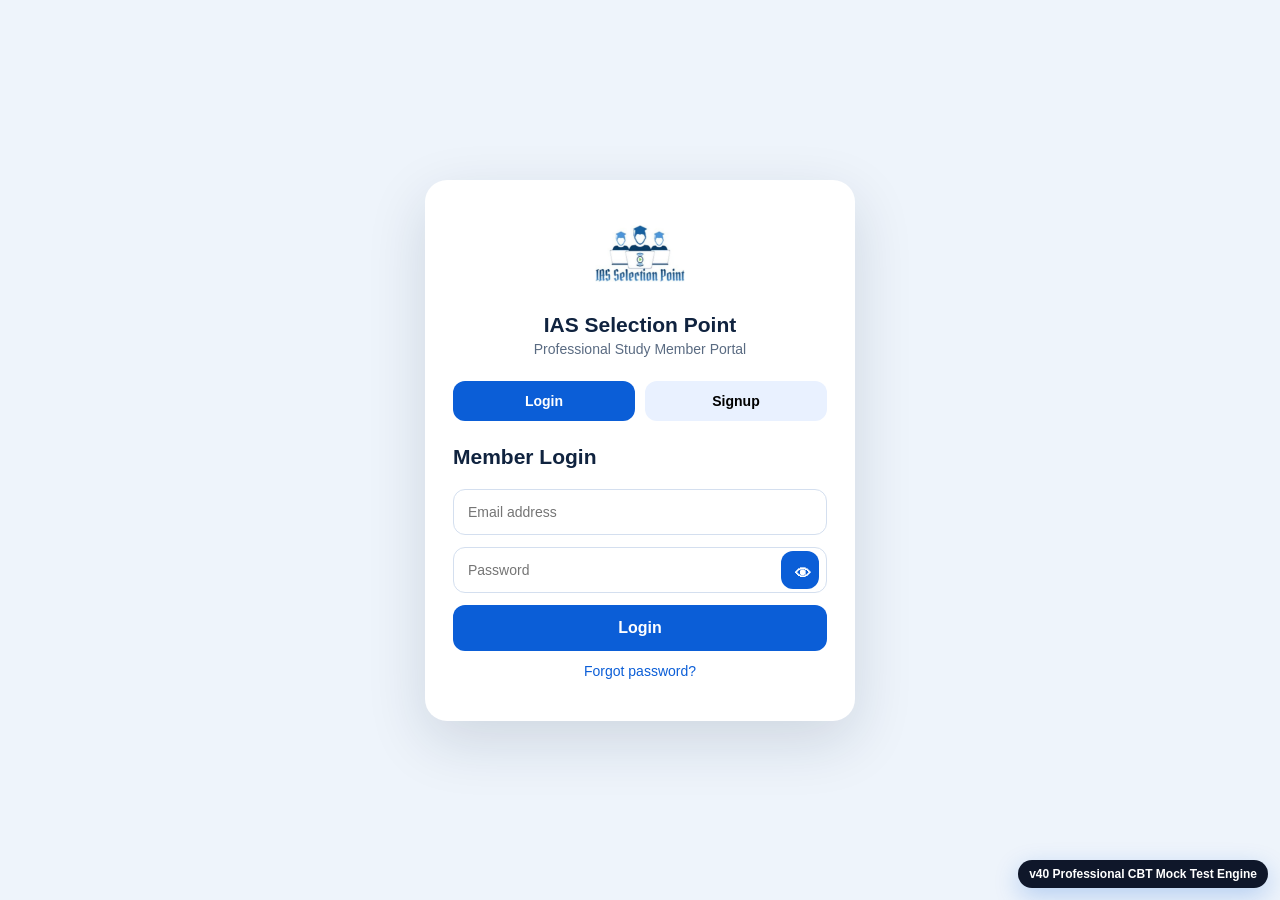
==== commit 567dd5f9: "Add files via upload" ====
--- a/admin.html
+++ b/admin.html
@@ -5,7 +5,7 @@
 <meta charset="utf-8"/>
 <meta content="width=device-width, initial-scale=1.0" name="viewport"/>
 <title>Admin | IAS Selection Point</title>
-<link href="style.css?v=39" rel="stylesheet"/>
+<link href="style.css?v=40" rel="stylesheet"/>
 <link href="manifest.webmanifest" rel="manifest"/>
 <meta content="#0B2A55" name="theme-color"/>
 <meta content="yes" name="mobile-web-app-capable"/>
@@ -14,7 +14,7 @@
 <link href="logo.jpg" rel="apple-touch-icon"/>
 </head>
 <body onload="loadAdmin()">
-<div class="version-badge">v39 Student Productivity Suite</div>
+<div class="version-badge">v40 Professional CBT Mock Test Engine</div>
 <div class="loader-overlay" id="loaderOverlay">
 <div class="loader-box">
 <div class="spinner"></div>
@@ -463,7 +463,7 @@
 </div>
 </section></main>
 </div>
-<script src="config.js?v=39"></script>
-<script src="app.js?v=39"></script>
+<script src="config.js?v=40"></script>
+<script src="app.js?v=40"></script>
 </body>
 </html>
--- a/style.css
+++ b/style.css
@@ -6093,3 +6093,24 @@
   .v39-form-grid,.v39-summary-grid,.v39-analytics-cards,.v39-roadmap-list{grid-template-columns:1fr}
   .v39-timer-display{font-size:48px}
 }
+
+.v40-cbt-entry{display:flex;align-items:center;justify-content:space-between;gap:14px;margin-bottom:12px;padding:15px;border:1px solid #c7d2fe;border-radius:17px;background:linear-gradient(135deg,#eef2ff,#f8fbff)}
+.v40-cbt-entry>div{display:flex;align-items:center;gap:12px}.v40-cbt-entry>div>span{font-size:30px}.v40-cbt-entry h3{margin:2px 0;color:#172554}.v40-cbt-entry p{margin:0;color:#64748b;font-size:10px}
+.v40-cbt-entry button{border:0;border-radius:10px;padding:9px 12px;background:#4f46e5;color:#fff;font-weight:650;cursor:pointer}
+.v40-test-grid{display:grid;grid-template-columns:repeat(3,minmax(0,1fr));gap:9px}.v40-test-card{padding:13px;border:1px solid #e2eefc;border-radius:14px;background:#fff}
+.v40-test-card h4{margin:0 0 4px;color:#10233f}.v40-test-card p{margin:0;color:#64748b;font-size:9px}.v40-test-card button{margin-top:9px;width:100%;border:0;border-radius:9px;padding:8px;background:#0B5ED7;color:#fff;font-weight:600}
+.v40-cbt-shell{position:fixed;inset:0;z-index:12000;background:#f1f5f9;overflow:auto}.v40-cbt-shell[hidden]{display:none!important}
+.v40-cbt-header{display:flex;align-items:center;justify-content:space-between;gap:12px;padding:12px 18px;background:#0f172a;color:#fff}.v40-cbt-header small{color:#93c5fd;font-size:8px}.v40-cbt-header h2{margin:2px 0;color:#fff;font-size:17px}
+.v40-cbt-header-meta{display:flex;align-items:center;gap:12px;font-size:11px}.v40-cbt-header-meta button{border:1px solid #475569;border-radius:8px;padding:6px 9px;background:#1e293b;color:#fff}.v40-cbt-timer{padding:7px 10px;border-radius:9px;background:#7f1d1d}
+.v40-cbt-layout{display:grid;grid-template-columns:minmax(0,1fr) 300px;min-height:calc(100vh - 65px)}.v40-cbt-question-area{padding:22px;background:#fff}
+.v40-cbt-subject-row{display:flex;justify-content:space-between;color:#64748b;font-size:10px}.v40-cbt-question-area h3{margin:20px 0;color:#0f172a;font-size:18px;line-height:1.5}
+.v40-cbt-options{display:grid;gap:10px}.v40-cbt-option{display:flex;align-items:flex-start;gap:10px;padding:12px;border:1px solid #dbe7f4;border-radius:11px;cursor:pointer}.v40-cbt-option.selected{border-color:#2563eb;background:#eff6ff}
+.v40-cbt-actions{display:flex;flex-wrap:wrap;gap:8px;margin-top:22px}.v40-cbt-actions button{border:1px solid #cbd5e1;border-radius:9px;padding:8px 11px;background:#fff;color:#334155;font-weight:600}.v40-cbt-actions .primary{margin-left:auto;border-color:#2563eb;background:#2563eb;color:#fff}
+.v40-cbt-sidebar{padding:14px;border-left:1px solid #cbd5e1;background:#f8fafc}.v40-cbt-user{display:flex;align-items:center;gap:10px;padding-bottom:12px;border-bottom:1px solid #e2e8f0}.v40-cbt-user img{width:43px;height:43px;border-radius:50%;object-fit:cover}.v40-cbt-user small{display:block;color:#64748b}
+.v40-cbt-legend{display:grid;grid-template-columns:1fr 1fr;gap:7px;margin:12px 0;font-size:8px;color:#475569}.v40-cbt-legend span{display:flex;align-items:center;gap:5px}.v40-cbt-legend i{width:12px;height:12px;border-radius:3px}.v40-cbt-legend .answered{background:#16a34a}.v40-cbt-legend .not-answered{background:#dc2626}.v40-cbt-legend .review{background:#7c3aed}.v40-cbt-legend .not-visited{background:#cbd5e1}
+.v40-cbt-palette{display:grid;grid-template-columns:repeat(5,1fr);gap:7px;max-height:55vh;overflow:auto}.v40-palette-btn{height:34px;border:0;border-radius:8px;background:#cbd5e1;color:#0f172a;font-weight:700}.v40-palette-btn.answered{background:#16a34a;color:#fff}.v40-palette-btn.not-answered{background:#dc2626;color:#fff}.v40-palette-btn.review{background:#7c3aed;color:#fff}.v40-palette-btn.current{outline:3px solid #93c5fd}
+.v40-submit-test{width:100%;margin-top:14px;border:0;border-radius:10px;padding:10px;background:#dc2626;color:#fff;font-weight:700}.v40-result-history{display:grid;gap:10px}.v40-result-card{padding:14px;border:1px solid #e2eefc;border-radius:15px;background:#fff}
+.v40-result-summary{display:grid;grid-template-columns:repeat(5,1fr);gap:8px;margin:10px 0}.v40-result-summary div{padding:9px;border-radius:11px;background:#f8fbff;text-align:center}.v40-result-summary b{display:block;color:#10233f;font-size:17px}.v40-result-summary small{color:#64748b;font-size:8px}
+.v40-weak-topics{display:flex;flex-wrap:wrap;gap:6px}.v40-weak-topics span{padding:5px 8px;border-radius:999px;background:#fee2e2;color:#b91c1c;font-size:8px}
+@media(max-width:900px){.v40-cbt-layout{grid-template-columns:1fr}.v40-cbt-sidebar{border-left:0;border-top:1px solid #cbd5e1}.v40-test-grid{grid-template-columns:repeat(2,1fr)}.v40-result-summary{grid-template-columns:repeat(2,1fr)}}
+@media(max-width:600px){.v40-cbt-header{align-items:flex-start;flex-direction:column}.v40-cbt-header-meta{width:100%;justify-content:space-between;flex-wrap:wrap}.v40-cbt-question-area{padding:14px}.v40-test-grid{grid-template-columns:1fr}}
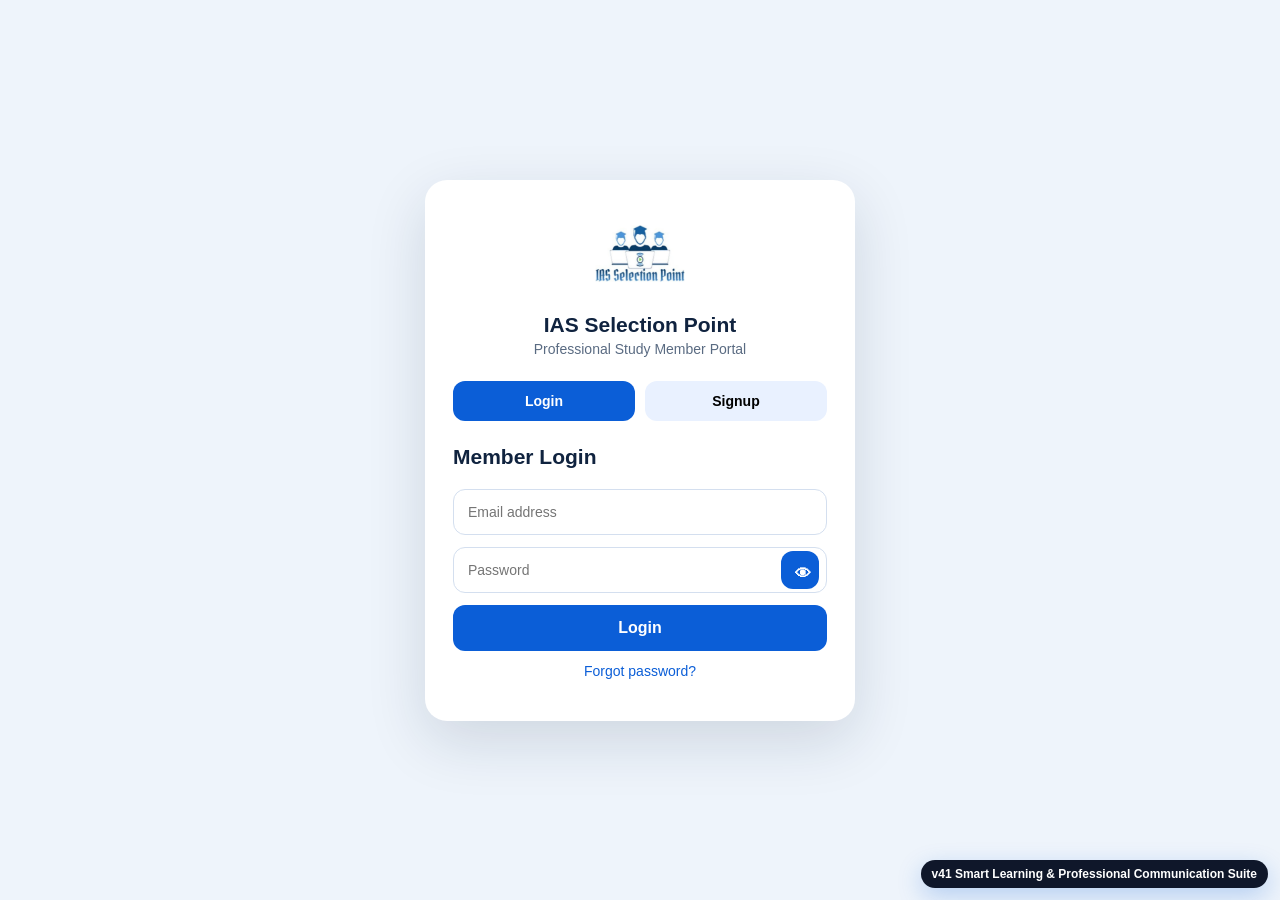
==== commit 61c22a14: "Add files via upload" ====
--- a/admin.html
+++ b/admin.html
@@ -5,7 +5,7 @@
 <meta charset="utf-8"/>
 <meta content="width=device-width, initial-scale=1.0" name="viewport"/>
 <title>Admin | IAS Selection Point</title>
-<link href="style.css?v=40" rel="stylesheet"/>
+<link href="style.css?v=41" rel="stylesheet"/>
 <link href="manifest.webmanifest" rel="manifest"/>
 <meta content="#0B2A55" name="theme-color"/>
 <meta content="yes" name="mobile-web-app-capable"/>
@@ -14,7 +14,7 @@
 <link href="logo.jpg" rel="apple-touch-icon"/>
 </head>
 <body onload="loadAdmin()">
-<div class="version-badge">v40 Professional CBT Mock Test Engine</div>
+<div class="version-badge">v41 Smart Learning &amp; Professional Communication Suite</div>
 <div class="loader-overlay" id="loaderOverlay">
 <div class="loader-box">
 <div class="spinner"></div>
@@ -54,7 +54,7 @@
 <button onclick="openAdminSection('adminNotify', this)">📢 Portal Notification</button>
 <button onclick="openAdminSection('adminEmailCenter', this)">📧 Email Center</button>
 <button onclick="location.href='dashboard.html'">👤 Member View</button>
-<button id="v38VersionManagerNav" onclick="openAdminSection('versionManagerModule', this)">🚀 Version Manager</button></nav>
+<button id="v38VersionManagerNav" onclick="openAdminSection('versionManagerModule', this)">🚀 Version Manager</button><button id="v41CommunicationNav" onclick="openAdminSection('v41CommunicationModule',this)">📧 Communication Center</button></nav>
 <button class="side-logout" onclick="logout()">Logout</button>
 </aside>
 <main class="portal-main">
@@ -461,9 +461,41 @@
 <p class="muted">No version history loaded.</p>
 </div>
 </div>
+</section><section class="admin-section" id="v41CommunicationModule">
+<div class="pro-panel">
+<div class="panel-head"><div><h3>Professional Communication Center</h3><p class="muted">Email delivery, notifications and communication health.</p></div>
+<button class="mini-btn" onclick="loadV41EmailDashboard()">Refresh</button></div>
+<div class="v41-email-stats" id="v41EmailStats"></div>
+<div class="v41-grid-2">
+<div>
+<h3>Send Announcement</h3>
+<input id="v41AnnouncementTitle" placeholder="Announcement title"/>
+<textarea id="v41AnnouncementBody" placeholder="Announcement message"></textarea>
+<label class="v41-check"><input checked="" id="v41AnnouncementEmail" type="checkbox"/> Send email to active users</label>
+<button class="primary-btn" onclick="sendV41Announcement()">Send Announcement</button>
+<p class="small-msg" id="v41AnnouncementMsg"></p>
+</div>
+<div>
+<h3>Email Template Preview</h3>
+<select id="v41TemplateType">
+<option value="welcome">Welcome Email</option>
+<option value="badge">Badge Earned</option>
+<option value="mock">Mock Test Completed</option>
+<option value="weekly">Weekly Progress Report</option>
+<option value="version">New Version Released</option>
+<option value="certificate">Certificate Earned</option>
+</select>
+<button class="secondary-btn" onclick="previewV41EmailTemplate()">Preview Template</button>
+<div class="v41-template-preview" id="v41TemplatePreview"></div>
+</div>
+</div>
+<hr/>
+<h3>Email Delivery Log</h3>
+<div class="v41-email-log" id="v41EmailLog"></div>
+</div>
 </section></main>
 </div>
-<script src="config.js?v=40"></script>
-<script src="app.js?v=40"></script>
+<script src="config.js?v=41"></script>
+<script src="app.js?v=41"></script>
 </body>
 </html>
--- a/style.css
+++ b/style.css
@@ -6114,3 +6114,28 @@
 .v40-weak-topics{display:flex;flex-wrap:wrap;gap:6px}.v40-weak-topics span{padding:5px 8px;border-radius:999px;background:#fee2e2;color:#b91c1c;font-size:8px}
 @media(max-width:900px){.v40-cbt-layout{grid-template-columns:1fr}.v40-cbt-sidebar{border-left:0;border-top:1px solid #cbd5e1}.v40-test-grid{grid-template-columns:repeat(2,1fr)}.v40-result-summary{grid-template-columns:repeat(2,1fr)}}
 @media(max-width:600px){.v40-cbt-header{align-items:flex-start;flex-direction:column}.v40-cbt-header-meta{width:100%;justify-content:space-between;flex-wrap:wrap}.v40-cbt-question-area{padding:14px}.v40-test-grid{grid-template-columns:1fr}}
+
+/* v41 Smart Learning & Communication */
+.v41-smart-banner{display:flex;align-items:center;justify-content:space-between;gap:14px;margin:0 0 12px;padding:14px 16px;border:1px solid #bae6fd;border-radius:18px;background:linear-gradient(135deg,#ecfeff,#eef2ff)}
+.v41-smart-banner>div{display:flex;align-items:center;gap:12px}.v41-smart-banner>div>span{width:44px;height:44px;display:grid;place-items:center;border-radius:14px;background:#0891b2;color:#fff;font-size:22px}
+.v41-smart-banner small{color:#0e7490;font-size:8px;font-weight:700}.v41-smart-banner h3{margin:3px 0;color:#164e63}.v41-smart-banner p{margin:0;color:#64748b;font-size:10px}
+.v41-smart-banner button{border:0;border-radius:10px;padding:9px 12px;background:#0891b2;color:#fff;font-weight:650}
+.v41-smart-hero{display:flex;align-items:center;justify-content:space-between;gap:14px;padding:18px;border-radius:20px;background:linear-gradient(135deg,#0f172a,#0e7490);color:#fff}
+.v41-smart-hero h2{margin:4px 0;color:#fff}.v41-smart-hero p{margin:0;color:#cbd5e1}.v41-streak-box{min-width:150px;padding:14px;border-radius:14px;background:rgba(255,255,255,.12)}
+.v41-streak-box small{display:block;color:#bae6fd;font-size:8px}.v41-streak-box strong{display:block;margin-top:4px;font-size:24px}
+.v41-smart-stats,.v41-report-cards,.v41-email-stats{display:grid;grid-template-columns:repeat(4,1fr);gap:9px;margin:12px 0}
+.v41-smart-stats article,.v41-report-cards article,.v41-email-stats article{padding:13px;border:1px solid #e2eefc;border-radius:14px;background:#fff}
+.v41-smart-stats b,.v41-report-cards b,.v41-email-stats b{display:block;margin:4px 0;color:#10233f;font-size:19px}.v41-smart-stats small,.v41-report-cards small,.v41-email-stats small{color:#64748b;font-size:8px}
+.v41-grid-2{display:grid;grid-template-columns:repeat(2,minmax(0,1fr));gap:11px;margin-top:11px}
+.v41-plan-list,.v41-weak-list,.v41-revision-list,.v41-notification-list,.v41-email-log{display:grid;gap:8px}
+.v41-plan-item,.v41-weak-item,.v41-revision-item,.v41-notification-card,.v41-email-row{padding:11px;border:1px solid #e2eefc;border-radius:13px;background:#fff}
+.v41-plan-item{display:flex;align-items:center;justify-content:space-between;gap:10px}.v41-plan-item span{font-size:20px}.v41-plan-item h4{margin:0 0 3px;color:#10233f;font-size:11px}.v41-plan-item p{margin:0;color:#64748b;font-size:9px}
+.v41-achievement-grid,.v41-certificate-grid{display:grid;grid-template-columns:repeat(2,1fr);gap:8px}.v41-achievement-card,.v41-certificate-card{padding:12px;border:1px solid #e2eefc;border-radius:14px;background:#fff}
+.v41-achievement-card.locked{opacity:.55}.v41-achievement-card span,.v41-certificate-card span{font-size:25px}.v41-achievement-card h4,.v41-certificate-card h4{margin:6px 0 3px;color:#10233f}.v41-achievement-card p,.v41-certificate-card p{margin:0;color:#64748b;font-size:9px}
+.v41-report-chart{display:flex;align-items:flex-end;gap:8px;height:190px;padding-top:20px}.v41-report-day{display:flex;flex:1;flex-direction:column;align-items:center;justify-content:flex-end;height:100%;gap:5px}.v41-report-bar{width:65%;min-height:4px;border-radius:8px 8px 2px 2px;background:linear-gradient(180deg,#22d3ee,#0891b2)}
+.v41-unread-badge{display:inline-grid;place-items:center;min-width:18px;height:18px;padding:0 5px;border-radius:999px;background:#dc2626;color:#fff;font-size:8px}
+.v41-notification-card.unread{border-left:4px solid #0891b2;background:#f0fdfa}.v41-notification-head{display:flex;justify-content:space-between;gap:10px}.v41-notification-card h4{margin:0 0 4px;color:#10233f}.v41-notification-card p{margin:0;color:#64748b;font-size:9px}
+.v41-check{display:flex;align-items:center;gap:7px;margin:8px 0;color:#475569;font-size:10px}.v41-template-preview{margin-top:10px;padding:10px;border:1px solid #e2eefc;border-radius:12px;background:#f8fbff;max-height:420px;overflow:auto}
+.v41-email-row{display:grid;grid-template-columns:1.2fr 1fr .5fr .7fr;gap:8px;align-items:center;font-size:9px}.v41-email-row.sent{border-left:4px solid #16a34a}.v41-email-row.failed{border-left:4px solid #dc2626}
+@media(max-width:900px){.v41-grid-2{grid-template-columns:1fr}.v41-smart-stats,.v41-report-cards,.v41-email-stats{grid-template-columns:repeat(2,1fr)}}
+@media(max-width:600px){.v41-smart-banner,.v41-smart-hero{align-items:flex-start;flex-direction:column}.v41-smart-banner button{width:100%}.v41-smart-stats,.v41-report-cards,.v41-email-stats,.v41-achievement-grid,.v41-certificate-grid{grid-template-columns:1fr}.v41-email-row{grid-template-columns:1fr}}
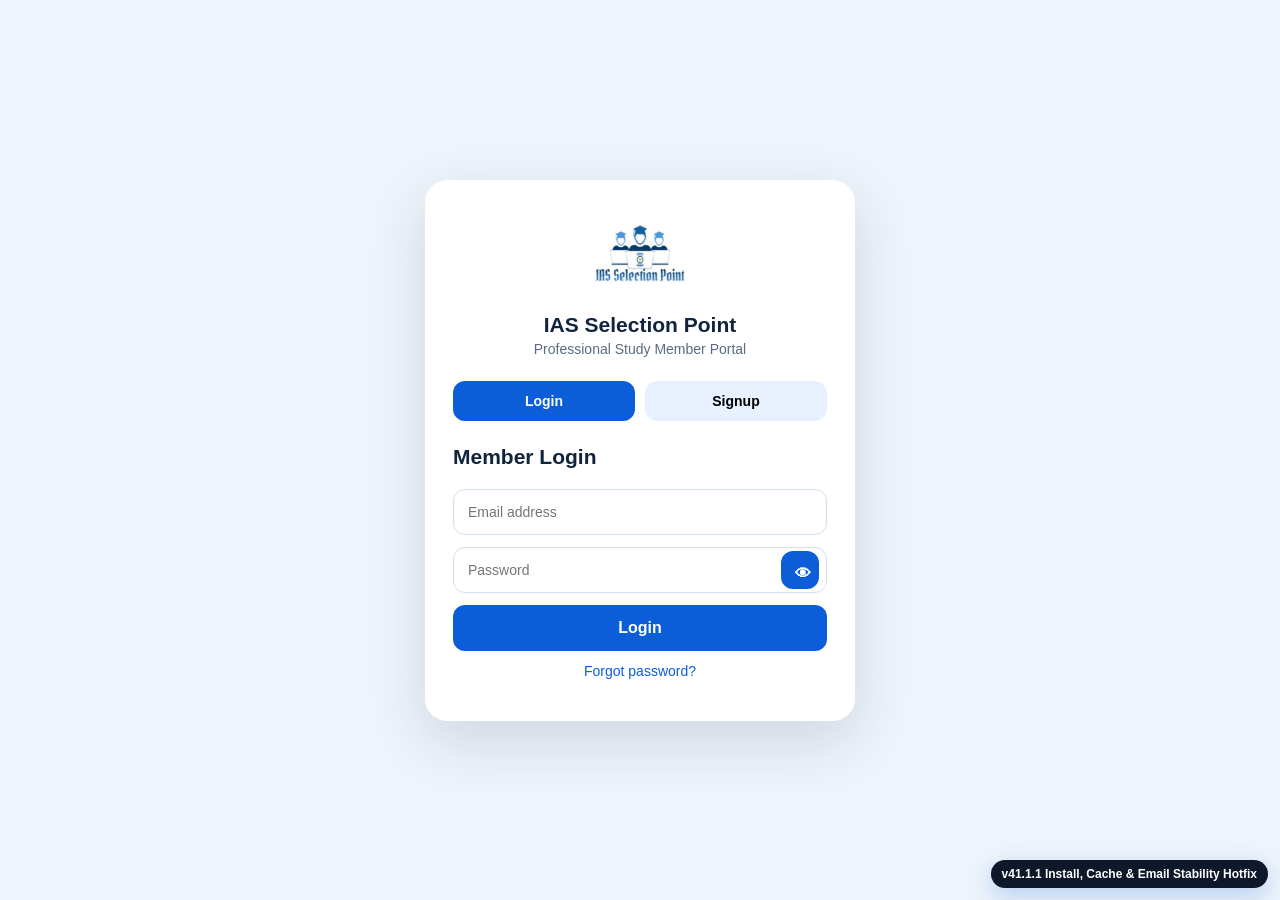
==== commit 4298b193: "Add files via upload" ====
--- a/admin.html
+++ b/admin.html
@@ -2,10 +2,12 @@
 
 <html lang="en">
 <head>
+<meta name="app-version" content="41.1.1">
+<meta name="app-build" content="20260715-4111">
 <meta charset="utf-8"/>
 <meta content="width=device-width, initial-scale=1.0" name="viewport"/>
 <title>Admin | IAS Selection Point</title>
-<link href="style.css?v=41" rel="stylesheet"/>
+<link href="style.css?v=20260715-4111" rel="stylesheet"/>
 <link href="manifest.webmanifest" rel="manifest"/>
 <meta content="#0B2A55" name="theme-color"/>
 <meta content="yes" name="mobile-web-app-capable"/>
@@ -14,7 +16,7 @@
 <link href="logo.jpg" rel="apple-touch-icon"/>
 </head>
 <body onload="loadAdmin()">
-<div class="version-badge">v41 Smart Learning &amp; Professional Communication Suite</div>
+<div class="version-badge">v41.1.1 Install, Cache & Email Stability Hotfix</div>
 <div class="loader-overlay" id="loaderOverlay">
 <div class="loader-box">
 <div class="spinner"></div>
@@ -495,7 +497,7 @@
 </div>
 </section></main>
 </div>
-<script src="config.js?v=41"></script>
-<script src="app.js?v=41"></script>
+<script src="config.js?v=20260715-4111"></script>
+<script src="app.js?v=20260715-4111"></script>
 </body>
 </html>
--- a/style.css
+++ b/style.css
@@ -6139,3 +6139,35 @@
 .v41-email-row{display:grid;grid-template-columns:1.2fr 1fr .5fr .7fr;gap:8px;align-items:center;font-size:9px}.v41-email-row.sent{border-left:4px solid #16a34a}.v41-email-row.failed{border-left:4px solid #dc2626}
 @media(max-width:900px){.v41-grid-2{grid-template-columns:1fr}.v41-smart-stats,.v41-report-cards,.v41-email-stats{grid-template-columns:repeat(2,1fr)}}
 @media(max-width:600px){.v41-smart-banner,.v41-smart-hero{align-items:flex-start;flex-direction:column}.v41-smart-banner button{width:100%}.v41-smart-stats,.v41-report-cards,.v41-email-stats,.v41-achievement-grid,.v41-certificate-grid{grid-template-columns:1fr}.v41-email-row{grid-template-columns:1fr}}
+
+
+/* v41.1 Quality verification */
+.v411-quality-box{
+  display:flex;
+  align-items:center;
+  justify-content:space-between;
+  gap:14px;
+  margin:12px 0;
+  padding:14px;
+  border:1px solid #c7d2fe;
+  border-radius:14px;
+  background:#f8fbff;
+}
+.v411-quality-box h3{margin:0 0 4px;color:#10233f}
+.v411-quality-box p{margin:0}
+.v411-test-email-row{
+  display:flex;
+  align-items:center;
+  gap:8px;
+  min-width:min(100%,420px);
+}
+.v411-test-email-row input{margin:0}
+body.portal-dark .v411-quality-box{
+  background:#111827!important;
+  border-color:#334155!important;
+}
+@media(max-width:760px){
+  .v411-quality-box{align-items:stretch;flex-direction:column}
+  .v411-test-email-row{min-width:0;flex-direction:column}
+  .v411-test-email-row button{width:100%}
+}
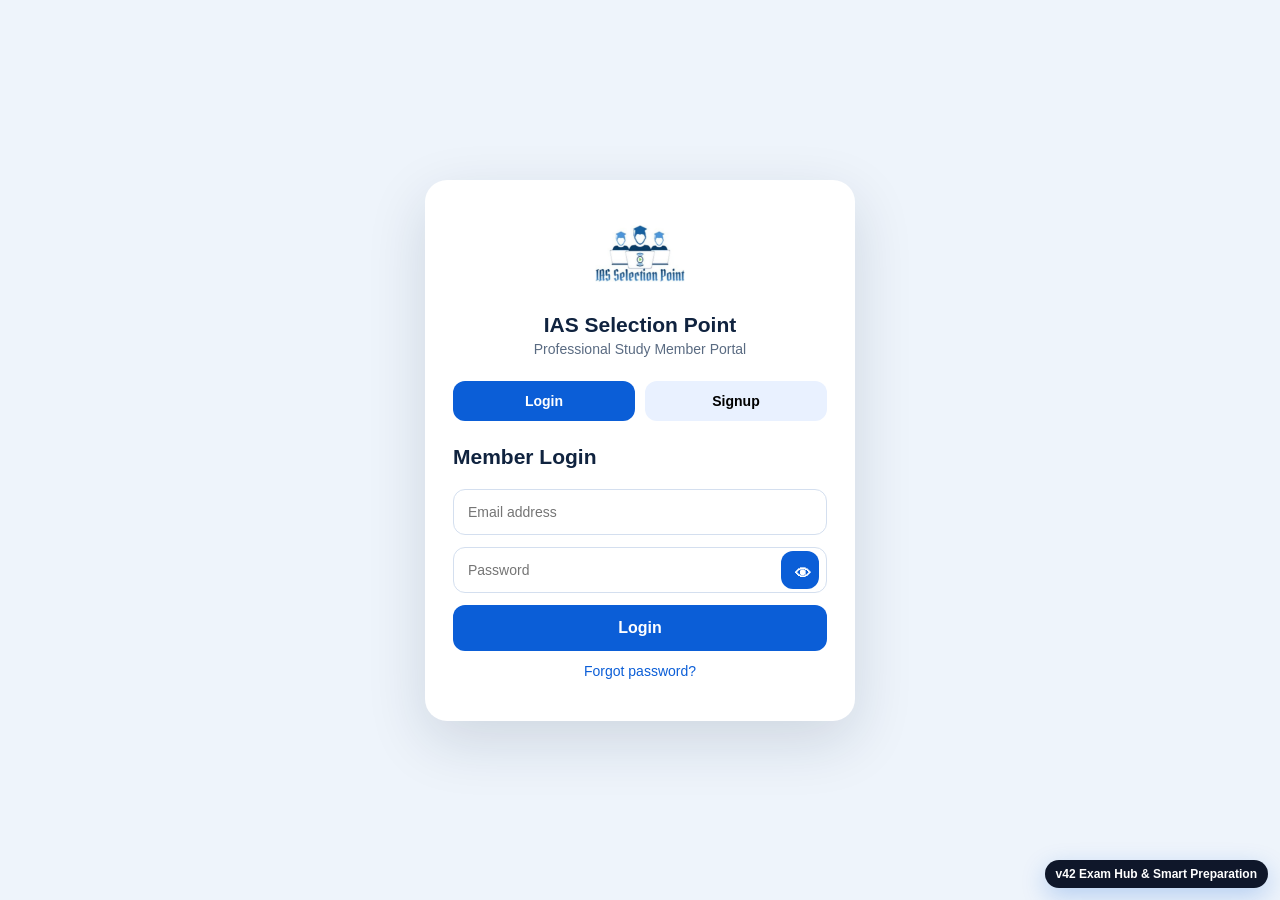
==== commit 2daba70a: "Add files via upload" ====
--- a/admin.html
+++ b/admin.html
@@ -2,8 +2,8 @@
 
 <html lang="en">
 <head>
-<meta name="app-version" content="41.1.1">
-<meta name="app-build" content="20260715-4111">
+<meta name="app-version" content="42.0.0">
+<meta name="app-build" content="20260717-4200">
 <meta charset="utf-8"/>
 <meta content="width=device-width, initial-scale=1.0" name="viewport"/>
 <title>Admin | IAS Selection Point</title>
@@ -16,7 +16,7 @@
 <link href="logo.jpg" rel="apple-touch-icon"/>
 </head>
 <body onload="loadAdmin()">
-<div class="version-badge">v41.1.1 Install, Cache & Email Stability Hotfix</div>
+<div class="version-badge">v42 Exam Hub & Smart Preparation</div>
 <div class="loader-overlay" id="loaderOverlay">
 <div class="loader-box">
 <div class="spinner"></div>
@@ -497,7 +497,7 @@
 </div>
 </section></main>
 </div>
-<script src="config.js?v=20260715-4111"></script>
-<script src="app.js?v=20260715-4111"></script>
+<script src="config.js?v=20260717-4200"></script>
+<script src="app.js?v=20260717-4200"></script>
 </body>
 </html>
--- a/style.css
+++ b/style.css
@@ -6171,3 +6171,25 @@
   .v411-test-email-row{min-width:0;flex-direction:column}
   .v411-test-email-row button{width:100%}
 }
+
+
+/* ======================================================
+   v42 EXAM HUB
+   ====================================================== */
+.v42-new-tag{font-size:9px;background:#ffcc00;color:#1f2937;padding:2px 5px;border-radius:999px;margin-left:5px;font-weight:800}
+.v42-hero{display:flex;justify-content:space-between;align-items:center;gap:24px;padding:28px;border-radius:24px;background:linear-gradient(135deg,#0f3d2e,#146c43 58%,#1f8f5f);color:#fff;margin-bottom:18px;box-shadow:0 18px 40px rgba(15,61,46,.2)}
+.v42-hero h2{font-size:32px;margin:6px 0}.v42-hero p{max-width:760px;opacity:.9}.v42-kicker{font-size:12px;font-weight:800;letter-spacing:1.6px;color:#d9ffea}
+.v42-target-line{margin-top:15px;background:rgba(255,255,255,.12);display:inline-block;padding:8px 12px;border-radius:10px}
+.v42-hero-stat{min-width:150px;text-align:center;background:rgba(255,255,255,.13);padding:20px;border-radius:20px}.v42-hero-stat strong{display:block;font-size:38px}.v42-hero-stat span{font-size:12px;opacity:.85}
+.v42-toolbar{display:grid;grid-template-columns:minmax(220px,1fr) 210px auto;gap:10px;margin-bottom:18px}.v42-toolbar input,.v42-toolbar select{width:100%;padding:12px 14px;border:1px solid var(--border,#dbe3e8);border-radius:12px;background:var(--card,#fff);color:inherit}
+.v42-section-head{display:flex;justify-content:space-between;align-items:end;margin:18px 0 12px}.v42-section-head h3{margin:0}.v42-section-head p{margin:4px 0 0;color:#667085}
+.v42-exam-grid{display:grid;grid-template-columns:repeat(4,minmax(0,1fr));gap:14px;margin-bottom:18px}
+.v42-exam-card{border:1px solid var(--border,#e5e7eb);background:var(--card,#fff);border-radius:18px;padding:17px;cursor:pointer;transition:.2s;position:relative;overflow:hidden}.v42-exam-card:hover,.v42-exam-card.active{transform:translateY(-2px);border-color:#1f8f5f;box-shadow:0 12px 26px rgba(31,143,95,.14)}.v42-exam-card.active:after{content:"Selected";position:absolute;right:10px;top:10px;font-size:10px;background:#e8fff2;color:#087443;padding:4px 7px;border-radius:999px;font-weight:800}
+.v42-exam-icon{font-size:28px}.v42-exam-card h4{margin:9px 0 5px}.v42-exam-card p{font-size:12px;color:#667085;margin:0 0 10px}.v42-exam-card small{font-weight:700;color:#147a4e}
+.v42-layout{display:grid;grid-template-columns:minmax(0,1.45fr) minmax(280px,.75fr);gap:18px;margin-bottom:18px}
+.v42-resource-list,.v42-calendar-list{display:grid;gap:10px}.v42-resource-item{display:flex;align-items:center;justify-content:space-between;gap:14px;padding:14px;border:1px solid var(--border,#e5e7eb);border-radius:14px}.v42-resource-item .meta{display:flex;gap:11px;align-items:flex-start}.v42-type{min-width:86px;text-align:center;font-size:11px;font-weight:800;background:#eef8f2;color:#11643f;padding:6px 8px;border-radius:999px}.v42-resource-item h4{margin:0 0 4px}.v42-resource-item p{margin:0;color:#667085;font-size:12px}.v42-open-btn{border:0;background:#146c43;color:white;padding:8px 11px;border-radius:9px;cursor:pointer}
+.v42-calendar-item{display:grid;grid-template-columns:58px 1fr;gap:11px;align-items:center;padding:12px;border:1px solid var(--border,#e5e7eb);border-radius:14px}.v42-date-box{text-align:center;background:#eef8f2;border-radius:11px;padding:8px}.v42-date-box b{display:block;font-size:20px;color:#146c43}.v42-date-box span{font-size:10px;font-weight:800}.v42-calendar-item h4{margin:0 0 3px}.v42-calendar-item p{margin:0;color:#667085;font-size:12px}
+.v42-plan-grid{display:grid;grid-template-columns:repeat(4,minmax(0,1fr));gap:12px}.v42-plan-card{padding:15px;border-radius:16px;background:linear-gradient(180deg,#f7fbf8,#eef8f2);border:1px solid #d9eee1}.v42-plan-card span{font-size:22px}.v42-plan-card h4{margin:8px 0 5px}.v42-plan-card p{font-size:12px;color:#667085;margin:0}
+.v42-empty{text-align:center;padding:28px;color:#667085;border:1px dashed var(--border,#d5dbe0);border-radius:14px}
+@media(max-width:1000px){.v42-exam-grid{grid-template-columns:repeat(2,1fr)}.v42-layout{grid-template-columns:1fr}.v42-plan-grid{grid-template-columns:repeat(2,1fr)}}
+@media(max-width:620px){.v42-hero{align-items:flex-start;flex-direction:column;padding:20px}.v42-hero h2{font-size:26px}.v42-hero-stat{width:100%}.v42-toolbar{grid-template-columns:1fr}.v42-exam-grid,.v42-plan-grid{grid-template-columns:1fr}.v42-resource-item{align-items:flex-start;flex-direction:column}.v42-open-btn{width:100%}}
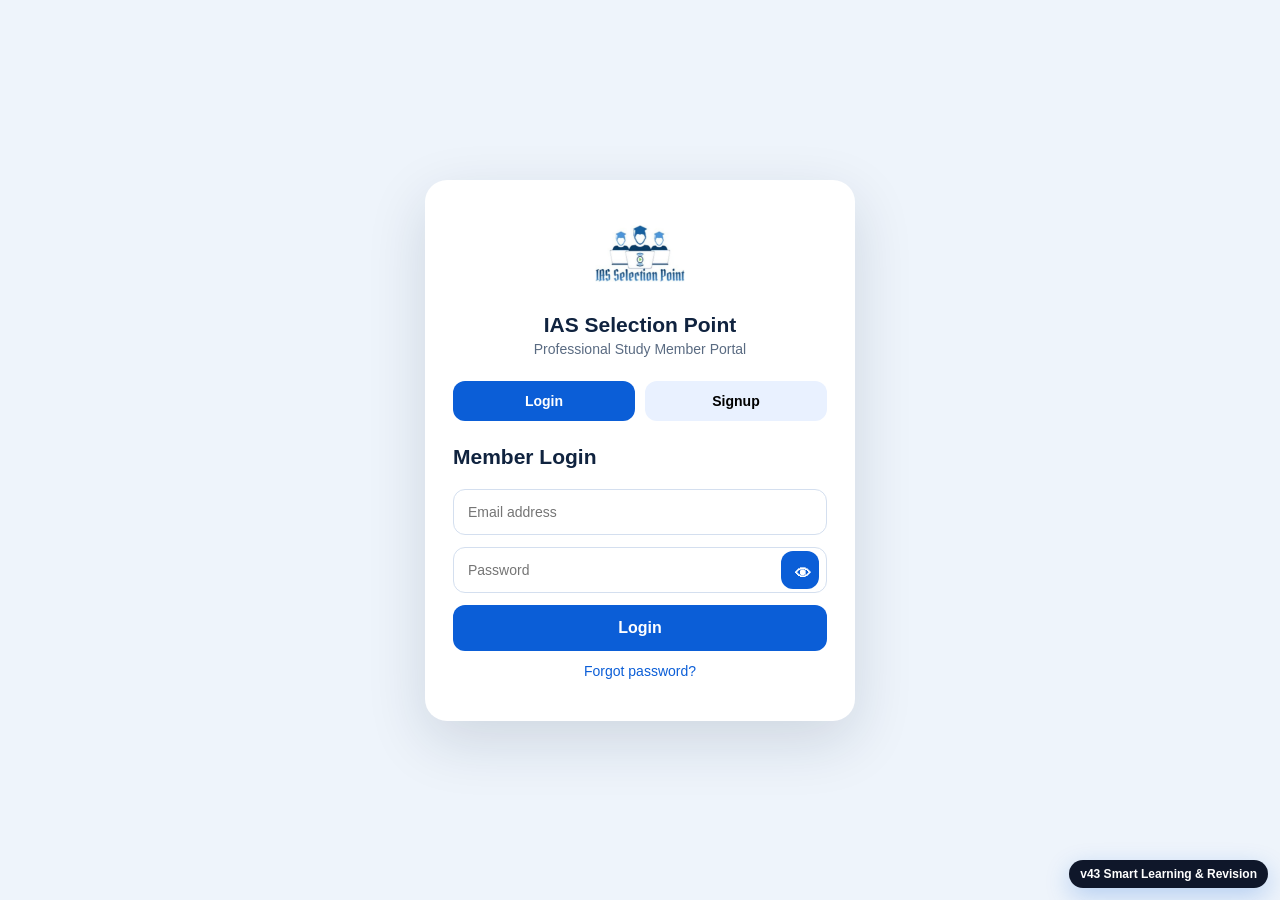
==== commit c597f193: "Add files via upload" ====
--- a/admin.html
+++ b/admin.html
@@ -2,8 +2,8 @@
 
 <html lang="en">
 <head>
-<meta name="app-version" content="42.0.0">
-<meta name="app-build" content="20260717-4200">
+<meta name="app-version" content="43.0.0">
+<meta name="app-build" content="20260717-4300">
 <meta charset="utf-8"/>
 <meta content="width=device-width, initial-scale=1.0" name="viewport"/>
 <title>Admin | IAS Selection Point</title>
@@ -16,7 +16,7 @@
 <link href="logo.jpg" rel="apple-touch-icon"/>
 </head>
 <body onload="loadAdmin()">
-<div class="version-badge">v42 Exam Hub & Smart Preparation</div>
+<div class="version-badge">v43 Smart Learning & Revision</div>
 <div class="loader-overlay" id="loaderOverlay">
 <div class="loader-box">
 <div class="spinner"></div>
@@ -497,7 +497,7 @@
 </div>
 </section></main>
 </div>
-<script src="config.js?v=20260717-4200"></script>
-<script src="app.js?v=20260717-4200"></script>
+<script src="config.js?v=20260717-4300"></script>
+<script src="app.js?v=20260717-4300"></script>
 </body>
 </html>
--- a/style.css
+++ b/style.css
@@ -6193,3 +6193,23 @@
 .v42-empty{text-align:center;padding:28px;color:#667085;border:1px dashed var(--border,#d5dbe0);border-radius:14px}
 @media(max-width:1000px){.v42-exam-grid{grid-template-columns:repeat(2,1fr)}.v42-layout{grid-template-columns:1fr}.v42-plan-grid{grid-template-columns:repeat(2,1fr)}}
 @media(max-width:620px){.v42-hero{align-items:flex-start;flex-direction:column;padding:20px}.v42-hero h2{font-size:26px}.v42-hero-stat{width:100%}.v42-toolbar{grid-template-columns:1fr}.v42-exam-grid,.v42-plan-grid{grid-template-columns:1fr}.v42-resource-item{align-items:flex-start;flex-direction:column}.v42-open-btn{width:100%}}
+
+
+/* ======================================================
+   v43 SMART LEARNING
+   ====================================================== */
+.v43-hero{display:flex;justify-content:space-between;align-items:center;gap:22px;padding:28px;border-radius:24px;background:linear-gradient(135deg,#182848,#284b63 55%,#2d6a78);color:#fff;margin-bottom:18px;box-shadow:0 18px 40px rgba(24,40,72,.22)}
+.v43-hero h2{font-size:31px;margin:6px 0}.v43-hero p{max-width:720px;opacity:.9}.v43-kicker{font-size:12px;font-weight:800;letter-spacing:1.5px;color:#c9f4ff}
+.v43-streak-line{display:inline-block;margin-top:14px;padding:8px 12px;border-radius:10px;background:rgba(255,255,255,.12)}
+.v43-readiness{min-width:180px;text-align:center;padding:20px;border-radius:20px;background:rgba(255,255,255,.13)}.v43-readiness span,.v43-readiness small{display:block}.v43-readiness strong{display:block;font-size:42px;margin:6px 0}
+.v43-stats-grid{display:grid;grid-template-columns:repeat(4,1fr);gap:13px;margin-bottom:18px}.v43-stat-card{display:flex;align-items:center;gap:13px;padding:16px;border-radius:16px;background:var(--card,#fff);border:1px solid var(--border,#e5e7eb)}.v43-stat-card>span{font-size:26px}.v43-stat-card strong{display:block;font-size:24px}.v43-stat-card small{color:#667085}
+.v43-main-grid{display:grid;grid-template-columns:1fr 1fr;gap:18px;margin-bottom:18px}
+.v43-chat{min-height:245px;max-height:330px;overflow:auto;padding:12px;border:1px solid var(--border,#e5e7eb);border-radius:14px;background:rgba(127,127,127,.04);display:flex;flex-direction:column;gap:9px}.v43-message{max-width:88%;padding:10px 12px;border-radius:13px;line-height:1.5;font-size:13px;white-space:pre-line}.v43-message.bot{align-self:flex-start;background:#eef8fb;border:1px solid #d7edf4}.v43-message.user{align-self:flex-end;background:#284b63;color:#fff}
+.v43-prompt-row{display:grid;grid-template-columns:1fr auto;gap:9px;margin-top:10px}.v43-prompt-row input,.v43-add-task input,.v43-topic-entry input,.v43-topic-entry select,.v43-session-row input{padding:11px 12px;border:1px solid var(--border,#dfe4e8);border-radius:10px;background:var(--card,#fff);color:inherit}
+.v43-quick-prompts{display:flex;gap:7px;flex-wrap:wrap;margin-top:9px}.v43-quick-prompts button{border:1px solid #cfe1e7;background:#f4fafc;padding:7px 10px;border-radius:999px;cursor:pointer}.v43-note{font-size:11px;color:#667085;margin:9px 0 0}
+.v43-task-list{display:grid;gap:9px}.v43-task{display:flex;align-items:center;gap:10px;padding:11px;border:1px solid var(--border,#e5e7eb);border-radius:12px}.v43-task.done{opacity:.65}.v43-task.done .v43-task-title{text-decoration:line-through}.v43-task input{width:18px;height:18px}.v43-task-main{flex:1}.v43-task-title{font-weight:700}.v43-task small{display:block;color:#667085;margin-top:2px}.v43-task button,.v43-topic button{border:0;background:transparent;cursor:pointer;font-size:16px}
+.v43-add-task{display:grid;grid-template-columns:1fr auto;gap:8px;margin-top:11px}.v43-add-task button{border:0;border-radius:10px;padding:0 16px;background:#284b63;color:#fff}
+.v43-topic-entry{display:grid;grid-template-columns:1fr 120px auto;gap:8px;margin-bottom:12px}.v43-topic-list{display:grid;gap:9px}.v43-topic{display:flex;align-items:center;justify-content:space-between;padding:11px;border:1px solid var(--border,#e5e7eb);border-radius:12px}.v43-priority{font-size:10px;font-weight:800;padding:5px 8px;border-radius:999px;background:#fff3cd;color:#7a5700;margin-left:8px}
+.v43-progress-bars{display:grid;gap:12px}.v43-progress-row{display:grid;grid-template-columns:36px 1fr 44px;gap:9px;align-items:center}.v43-progress-track{height:11px;background:#e8edf0;border-radius:999px;overflow:hidden}.v43-progress-fill{height:100%;background:linear-gradient(90deg,#284b63,#3d8998);border-radius:999px}.v43-session-row{display:grid;grid-template-columns:120px 1fr;gap:9px;margin-top:16px}
+@media(max-width:950px){.v43-main-grid{grid-template-columns:1fr}.v43-stats-grid{grid-template-columns:repeat(2,1fr)}}
+@media(max-width:620px){.v43-hero{flex-direction:column;align-items:flex-start;padding:20px}.v43-readiness{width:100%}.v43-stats-grid{grid-template-columns:1fr}.v43-topic-entry{grid-template-columns:1fr}.v43-prompt-row{grid-template-columns:1fr}.v43-session-row{grid-template-columns:1fr}}
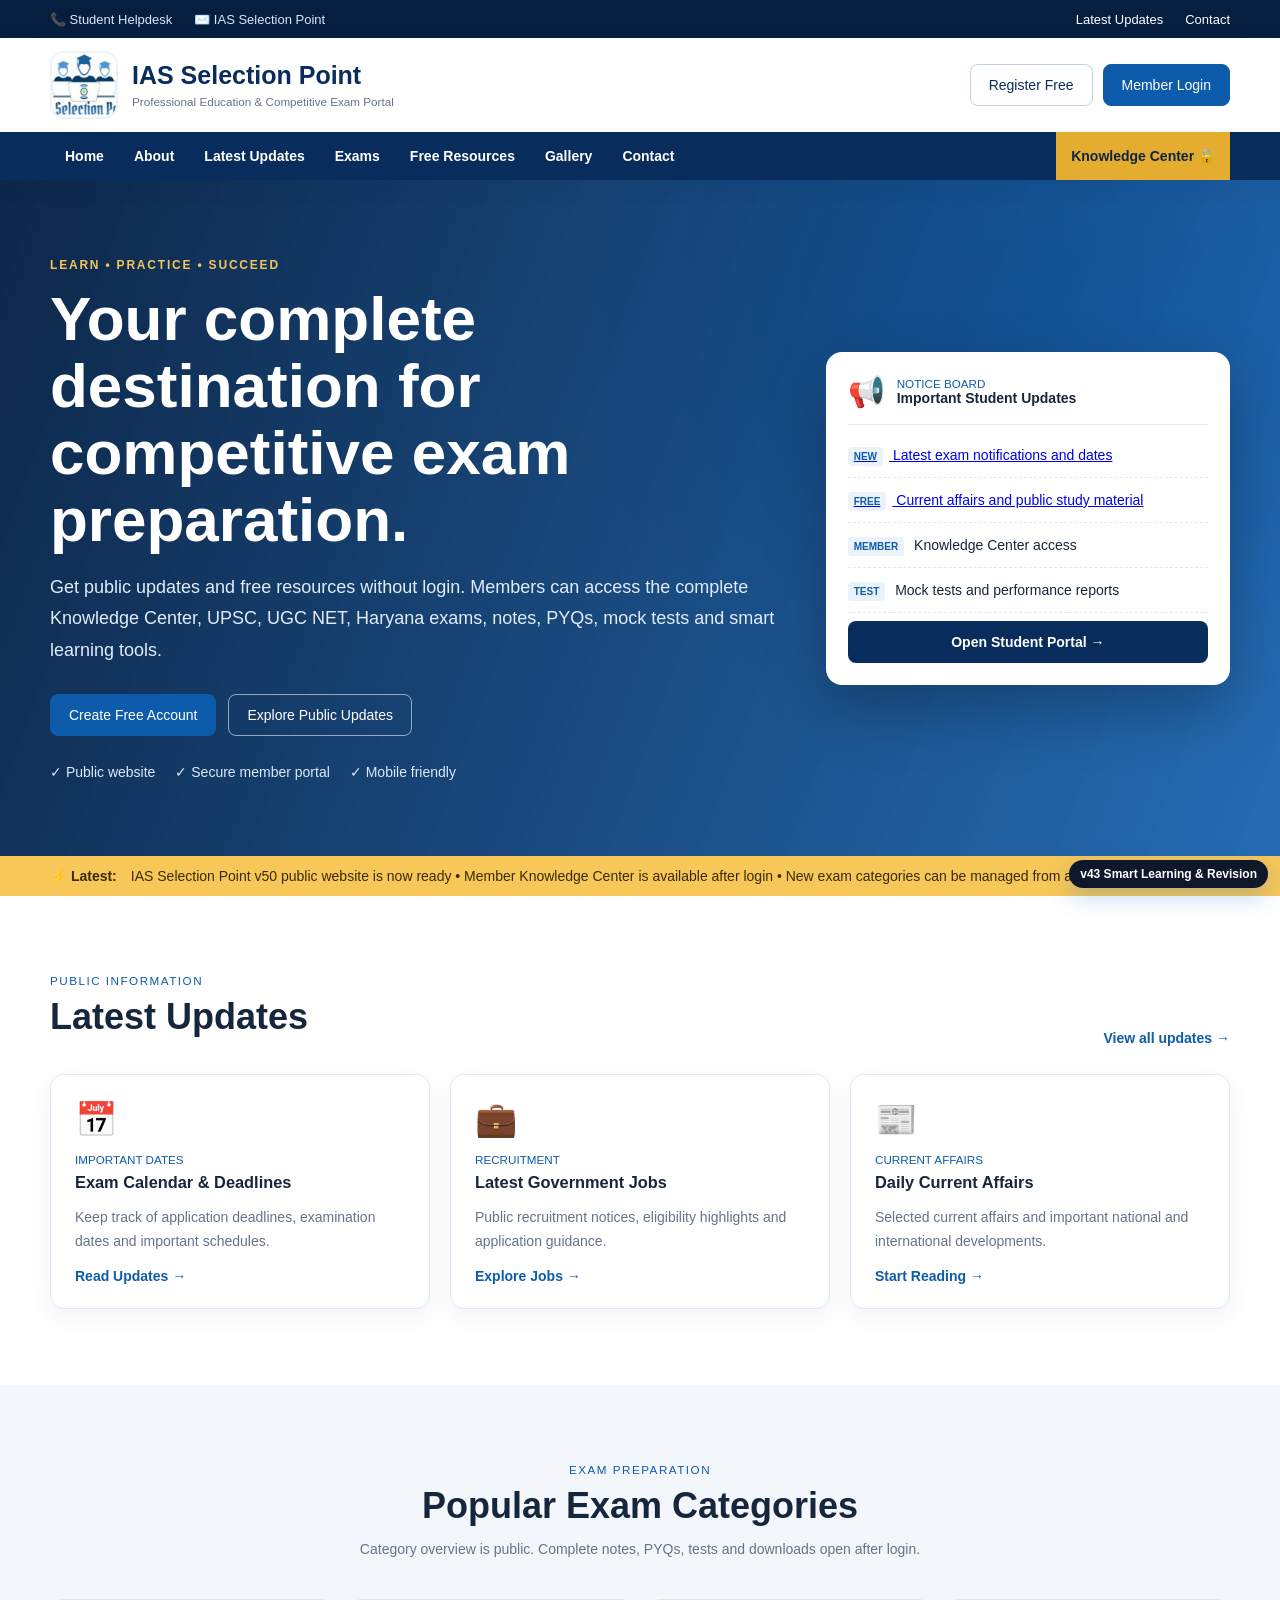
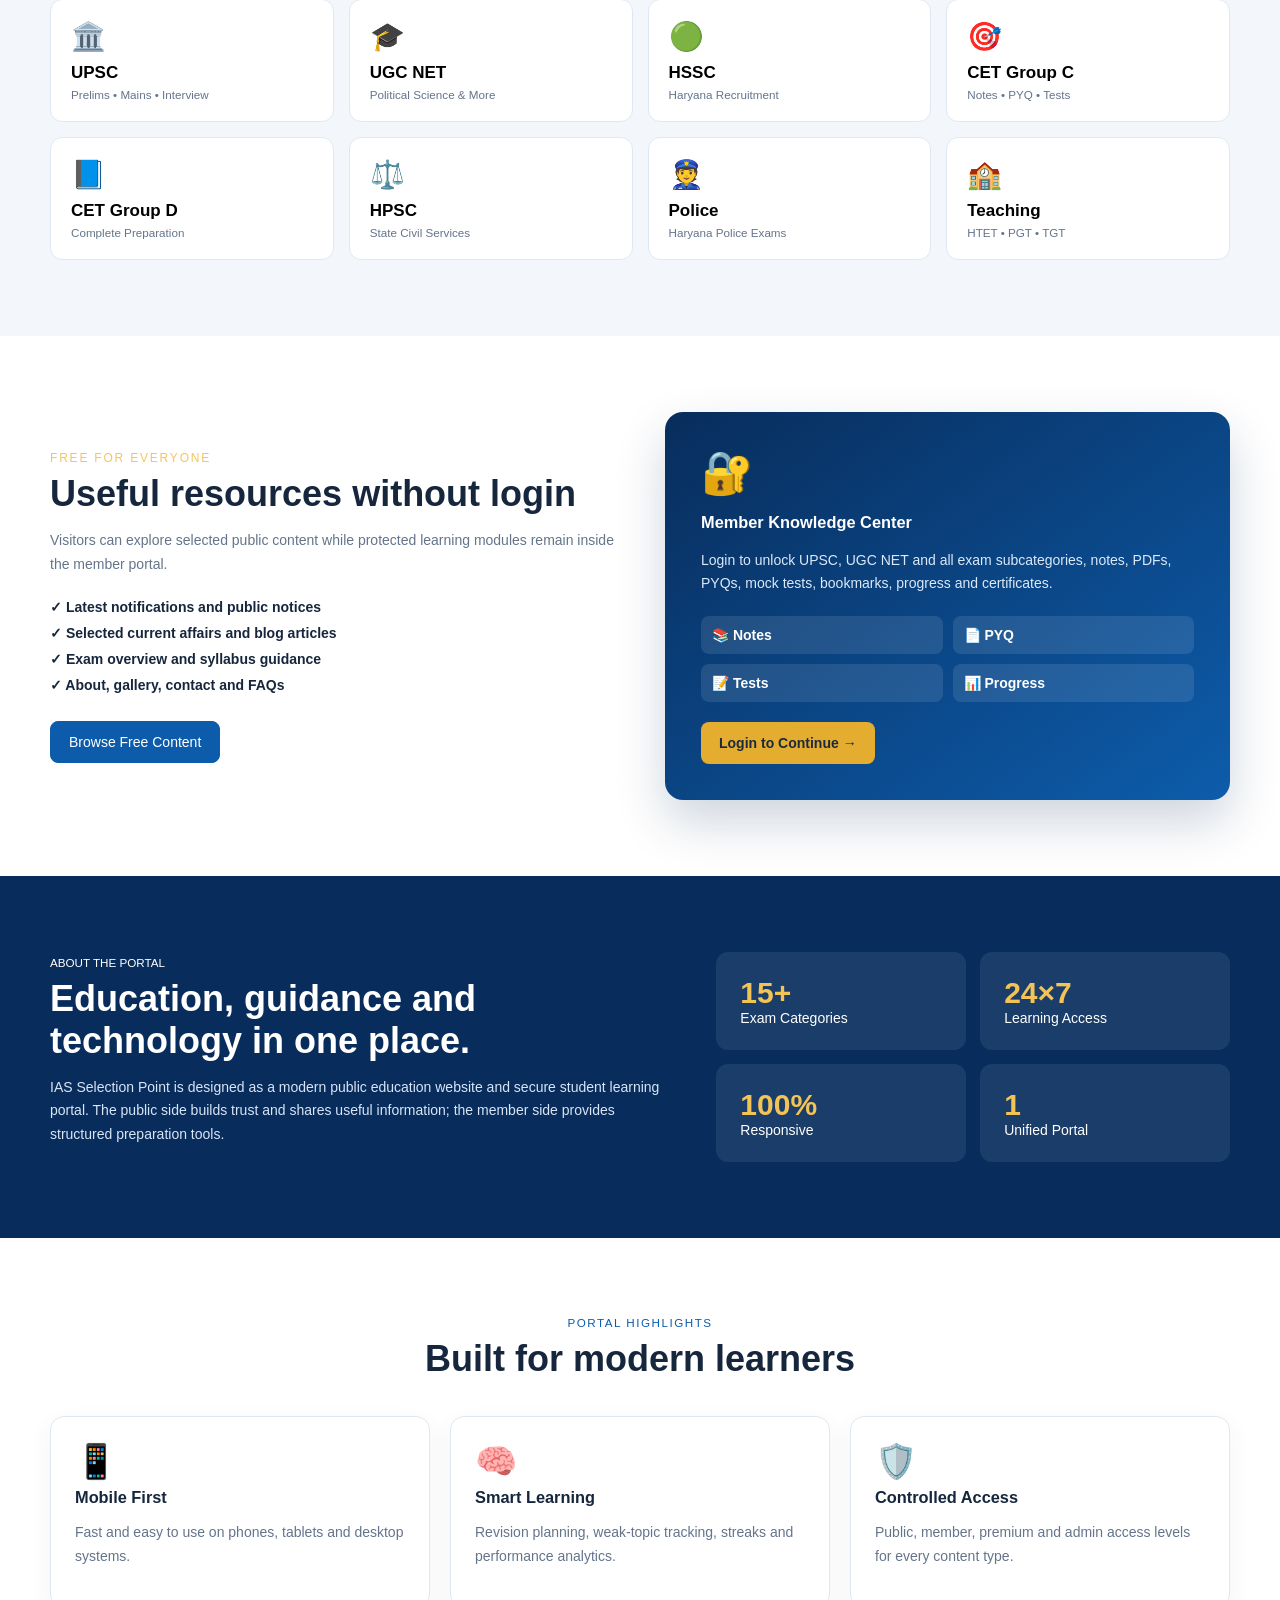
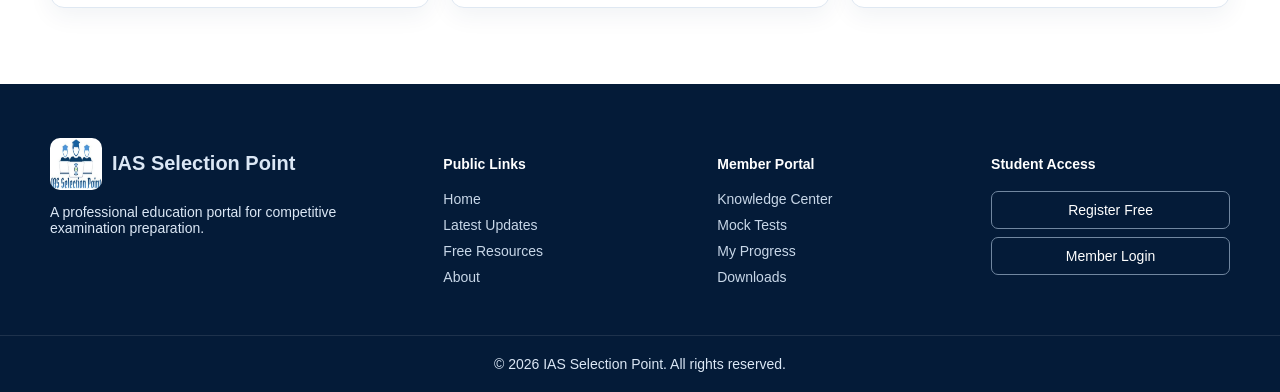
==== commit f886cb97: "Add files via upload" ====
--- a/admin.html
+++ b/admin.html
@@ -2,12 +2,12 @@
 
 <html lang="en">
 <head>
-<meta name="app-version" content="43.0.0">
-<meta name="app-build" content="20260717-4300">
+<meta name="app-version" content="50.0.0">
+<meta name="app-build" content="20260719-5000">
 <meta charset="utf-8"/>
 <meta content="width=device-width, initial-scale=1.0" name="viewport"/>
 <title>Admin | IAS Selection Point</title>
-<link href="style.css?v=20260715-4111" rel="stylesheet"/>
+<link href="style.css?v=20260719-5000" rel="stylesheet"/>
 <link href="manifest.webmanifest" rel="manifest"/>
 <meta content="#0B2A55" name="theme-color"/>
 <meta content="yes" name="mobile-web-app-capable"/>
@@ -497,7 +497,7 @@
 </div>
 </section></main>
 </div>
-<script src="config.js?v=20260717-4300"></script>
-<script src="app.js?v=20260717-4300"></script>
+<script src="config.js?v=20260719-5000"></script>
+<script src="app.js?v=20260719-5000"></script>
 </body>
 </html>
--- a/style.css
+++ b/style.css
@@ -6213,3 +6213,8 @@
 .v43-progress-bars{display:grid;gap:12px}.v43-progress-row{display:grid;grid-template-columns:36px 1fr 44px;gap:9px;align-items:center}.v43-progress-track{height:11px;background:#e8edf0;border-radius:999px;overflow:hidden}.v43-progress-fill{height:100%;background:linear-gradient(90deg,#284b63,#3d8998);border-radius:999px}.v43-session-row{display:grid;grid-template-columns:120px 1fr;gap:9px;margin-top:16px}
 @media(max-width:950px){.v43-main-grid{grid-template-columns:1fr}.v43-stats-grid{grid-template-columns:repeat(2,1fr)}}
 @media(max-width:620px){.v43-hero{flex-direction:column;align-items:flex-start;padding:20px}.v43-readiness{width:100%}.v43-stats-grid{grid-template-columns:1fr}.v43-topic-entry{grid-template-columns:1fr}.v43-prompt-row{grid-template-columns:1fr}.v43-session-row{grid-template-columns:1fr}}
+
+/* ===== v50 Professional Public Education Portal ===== */
+:root{--v50-navy:#082d5c;--v50-blue:#0d5cab;--v50-gold:#e5ad2f;--v50-ink:#16263d;--v50-muted:#64748b;--v50-soft:#f3f7fc;--v50-line:#dfe8f2}.v50-public-home{background:#fff;color:var(--v50-ink);font-family:Inter,Arial,Helvetica,sans-serif}.v50-public-home button,.v50-public-home a{font:inherit}.v50-container{width:min(1180px,calc(100% - 34px));margin:auto}.v50-top-strip{background:#061f40;color:#d9e8fa;font-size:13px}.v50-top-strip .v50-container{min-height:38px;display:flex;align-items:center;gap:22px}.v50-top-strip a{color:#fff;text-decoration:none}.v50-strip-spacer{flex:1}.v50-site-header{background:#fff;position:sticky;top:0;z-index:900;box-shadow:0 5px 22px rgba(8,45,92,.08)}.v50-brand-row{display:flex;align-items:center;min-height:94px;gap:20px}.v50-main-brand{display:flex;align-items:center;gap:14px;text-decoration:none;color:var(--v50-navy)}.v50-main-brand img{width:68px;height:68px;object-fit:cover;border-radius:14px;border:2px solid #eef3f9}.v50-main-brand span{display:flex;flex-direction:column}.v50-main-brand strong{font-size:25px;line-height:1.1}.v50-main-brand small{margin-top:6px;color:var(--v50-muted);font-weight:600}.v50-header-actions{margin-left:auto;display:flex;gap:10px}.v50-primary-btn,.v50-outline-btn{display:inline-flex;align-items:center;justify-content:center;border-radius:8px;padding:12px 18px;font-weight:800;text-decoration:none;cursor:pointer}.v50-primary-btn{border:1px solid var(--v50-blue);background:var(--v50-blue);color:#fff}.v50-outline-btn{border:1px solid #bfd0e3;background:#fff;color:var(--v50-navy)}.v50-menu-toggle{display:none;margin-left:auto;border:0;background:var(--v50-navy);color:#fff;padding:10px 13px;border-radius:8px}.v50-nav{background:var(--v50-navy)}.v50-nav .v50-container{display:flex;align-items:center}.v50-nav a,.v50-nav button{color:#fff;text-decoration:none;background:transparent;border:0;padding:16px 15px;font-weight:750;cursor:pointer}.v50-nav a:hover,.v50-nav button:hover{background:rgba(255,255,255,.1)}.v50-nav button{margin-left:auto;background:var(--v50-gold);color:#10233f}.v50-hero{background:linear-gradient(110deg,rgba(5,32,67,.97),rgba(13,92,171,.9)),radial-gradient(circle at 80% 20%,#5da6eb,transparent 40%);color:#fff;padding:76px 0}.v50-hero-grid{display:grid;grid-template-columns:1.35fr .75fr;gap:48px;align-items:center}.v50-eyebrow,.v50-kicker{display:inline-block;font-size:12px;letter-spacing:1.8px;font-weight:900;color:#f5c45c}.v50-hero h1{font-size:clamp(38px,5vw,62px);line-height:1.08;margin:14px 0 18px;max-width:820px}.v50-hero-copy>p{font-size:18px;line-height:1.75;color:#e1ecfa;max-width:760px}.v50-hero-actions{display:flex;gap:12px;margin:28px 0}.v50-hero .v50-outline-btn{background:transparent;color:#fff;border-color:rgba(255,255,255,.55)}.v50-trust-row{display:flex;gap:20px;flex-wrap:wrap;color:#dbe9f9;font-size:14px}.v50-hero-panel{background:#fff;color:var(--v50-ink);border-radius:16px;padding:22px;box-shadow:0 25px 60px rgba(0,0,0,.25)}.v50-panel-title{display:flex;gap:12px;align-items:center;border-bottom:1px solid var(--v50-line);padding-bottom:15px}.v50-panel-title>span{font-size:30px}.v50-panel-title div{display:flex;flex-direction:column}.v50-panel-title small{color:var(--v50-blue);font-weight:900}.v50-notice-list{display:grid;margin:8px 0}.v50-notice-list a{padding:14px 0;border-bottom:1px dashed var(--v50-line);font-size:14px;cursor:pointer}.v50-notice-list span{font-size:10px;background:#eaf2fb;color:var(--v50-blue);font-weight:900;padding:4px 6px;border-radius:4px;margin-right:6px}.v50-hero-panel>button{width:100%;border:0;background:var(--v50-navy);color:#fff;padding:13px;border-radius:8px;font-weight:800;cursor:pointer}.v50-ticker{background:#f7c757;color:#392b06}.v50-ticker .v50-container{display:flex;align-items:center;gap:14px;padding:12px 0;overflow:hidden}.v50-ticker div div{white-space:nowrap;overflow:hidden}.v50-section{padding:76px 0}.v50-soft{background:var(--v50-soft)}.v50-section-head{display:flex;align-items:end;justify-content:space-between;margin-bottom:28px}.v50-section-head.center{text-align:center;justify-content:center}.v50-section-head small{font-weight:900;color:var(--v50-blue);letter-spacing:1.5px}.v50-section-head h2,.v50-split h2,.v50-about-grid h2{font-size:36px;margin:8px 0}.v50-section-head p{color:var(--v50-muted)}.v50-section-head>a{color:var(--v50-blue);font-weight:800;text-decoration:none}.v50-card-grid{display:grid;gap:20px}.v50-three{grid-template-columns:repeat(3,1fr)}.v50-info-card,.v50-feature-card{border:1px solid var(--v50-line);border-radius:14px;padding:24px;background:#fff;box-shadow:0 8px 24px rgba(8,45,92,.06)}.v50-card-icon,.v50-feature-card>span{font-size:34px}.v50-info-card small{display:block;color:var(--v50-blue);font-weight:900;margin:14px 0 5px}.v50-info-card h3,.v50-feature-card h3{margin:7px 0 10px}.v50-info-card p,.v50-feature-card p,.v50-split p,.v50-about-grid p{color:var(--v50-muted);line-height:1.7}.v50-info-card a{color:var(--v50-blue);font-weight:800;text-decoration:none}.v50-exam-grid{display:grid;grid-template-columns:repeat(4,1fr);gap:15px}.v50-exam-grid button{display:flex;flex-direction:column;text-align:left;border:1px solid var(--v50-line);background:#fff;border-radius:12px;padding:20px;cursor:pointer;transition:.2s}.v50-exam-grid button:hover{transform:translateY(-3px);box-shadow:0 12px 25px rgba(8,45,92,.1);border-color:#a9c4df}.v50-exam-grid span{font-size:28px}.v50-exam-grid b{font-size:17px;margin:10px 0 5px}.v50-exam-grid small{color:var(--v50-muted)}.v50-split{display:grid;grid-template-columns:1fr 1fr;gap:50px;align-items:center}.v50-check-list{display:grid;gap:10px;margin:22px 0 28px}.v50-check-list span{font-weight:700}.v50-member-box{background:linear-gradient(145deg,var(--v50-navy),#0d5cab);color:#fff;padding:36px;border-radius:18px;box-shadow:0 22px 50px rgba(8,45,92,.2)}.v50-member-box>span{font-size:42px}.v50-member-box p{color:#dbe9f9}.v50-mini-grid{display:grid;grid-template-columns:1fr 1fr;gap:10px;margin:20px 0}.v50-mini-grid b{background:rgba(255,255,255,.1);padding:11px;border-radius:8px}.v50-member-box button{border:0;background:var(--v50-gold);color:#1b2a3e;padding:13px 18px;border-radius:8px;font-weight:900;cursor:pointer}.v50-dark{background:var(--v50-navy);color:#fff}.v50-about-grid{display:grid;grid-template-columns:1.2fr 1fr;gap:50px;align-items:center}.v50-about-grid p{color:#d8e5f5}.v50-stat-grid{display:grid;grid-template-columns:1fr 1fr;gap:14px}.v50-stat-grid div{background:rgba(255,255,255,.08);padding:24px;border-radius:12px}.v50-stat-grid b{display:block;font-size:30px;color:#f3c355}.v50-footer{background:#041b38;color:#dbe7f5;padding-top:54px}.v50-footer-grid{display:grid;grid-template-columns:1.5fr 1fr 1fr 1fr;gap:35px}.v50-footer h4{color:#fff}.v50-footer a{display:block;color:#c8d7e8;text-decoration:none;margin:10px 0;cursor:pointer}.v50-footer button{display:block;width:100%;margin:8px 0;padding:10px;border-radius:7px;border:1px solid #7187a0;background:transparent;color:#fff;cursor:pointer}.v50-footer-brand{display:flex;align-items:center;gap:10px;font-size:20px}.v50-footer-brand img{width:52px;height:52px;border-radius:10px}.v50-copyright{margin-top:40px;text-align:center;border-top:1px solid rgba(255,255,255,.1);padding:20px}.v50-auth-modal{position:fixed;inset:0;z-index:9990;display:none;align-items:center;justify-content:center;padding:20px}.v50-auth-modal.open{display:flex}.v50-auth-backdrop{position:absolute;inset:0;background:rgba(2,18,39,.72);backdrop-filter:blur(6px)}.v50-auth-card{position:relative;z-index:1;max-height:92vh;overflow:auto}.v50-modal-close{position:absolute;right:13px;top:10px;border:0;background:#edf3fa;color:#19314e;width:35px;height:35px;border-radius:50%;font-size:24px;cursor:pointer}.modal-open{overflow:hidden}.v50-auth-card select{width:100%;padding:14px;border:1px solid #d4dfef;border-radius:12px;background:#fff}.v50-auth-card .v34-registration-grid{display:grid;grid-template-columns:1fr 1fr;gap:10px}
+@media(max-width:900px){.v50-hero-grid,.v50-split,.v50-about-grid{grid-template-columns:1fr}.v50-three{grid-template-columns:1fr 1fr}.v50-exam-grid{grid-template-columns:repeat(2,1fr)}.v50-footer-grid{grid-template-columns:1fr 1fr}.v50-header-actions{display:none}.v50-menu-toggle{display:block}.v50-nav{display:none}.v50-nav.open{display:block}.v50-nav .v50-container{display:flex;flex-direction:column;align-items:stretch;padding:8px 0}.v50-nav button{margin-left:0;text-align:left}.v50-brand-row{min-height:78px}.v50-main-brand strong{font-size:20px}.v50-main-brand small{font-size:11px}}
+@media(max-width:600px){.v50-top-strip span:nth-child(2),.v50-top-strip a{display:none}.v50-three,.v50-exam-grid,.v50-footer-grid,.v50-stat-grid{grid-template-columns:1fr}.v50-hero{padding:52px 0}.v50-hero h1{font-size:38px}.v50-hero-actions{flex-direction:column}.v50-section{padding:54px 0}.v50-section-head h2,.v50-split h2,.v50-about-grid h2{font-size:29px}.v50-main-brand img{width:54px;height:54px}.v50-main-brand small{display:none}.v50-auth-card .v34-registration-grid{grid-template-columns:1fr}.v50-trust-row{gap:9px;flex-direction:column}}
